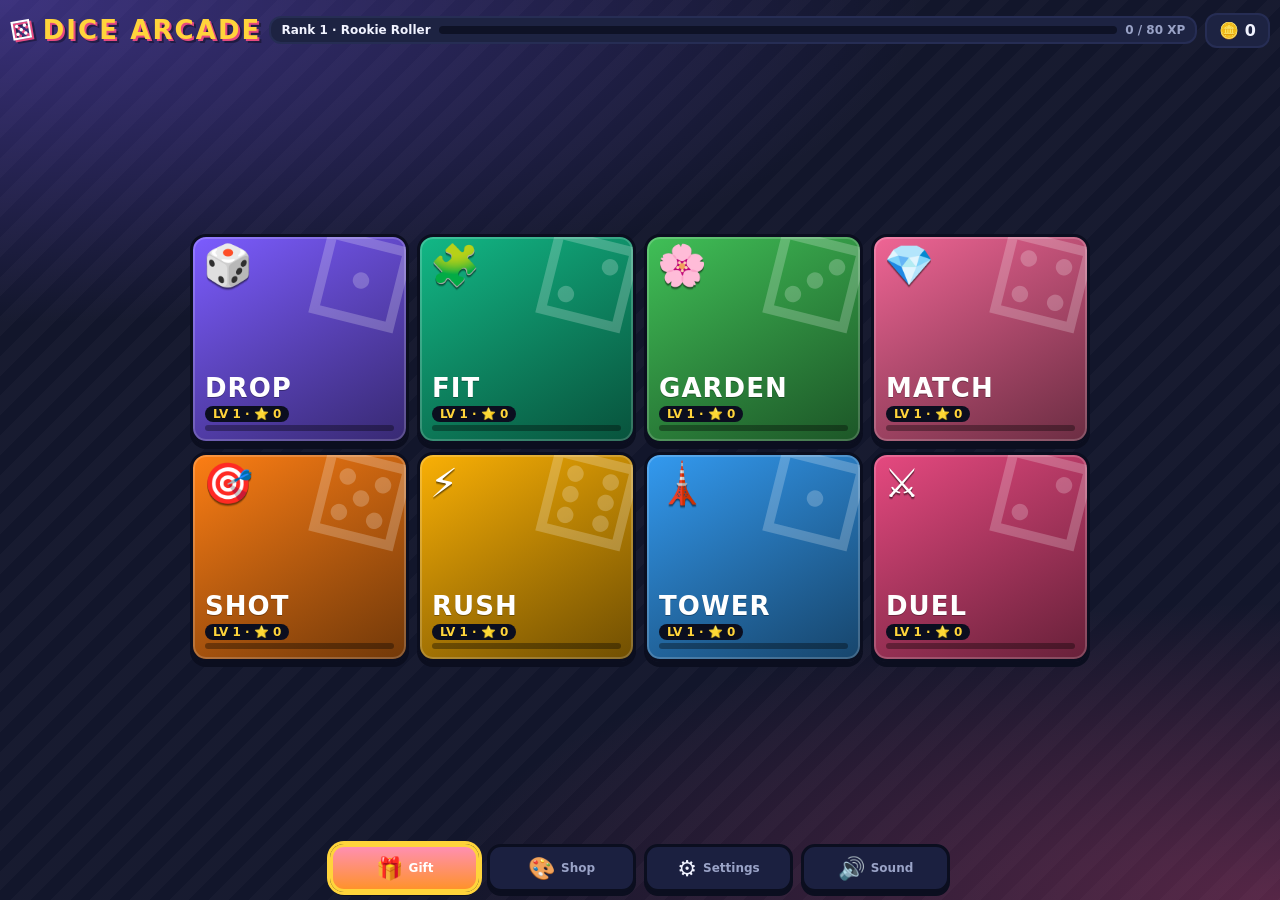
==== index.html @ a4dd8d11 "Intro: Hold button keeps the goal intro open until Start Co-Authored-By: Claude Sonnet 5.5 <noreply@" ====
<!doctype html>
<html lang="en">
<head>
<meta charset="utf-8">
<meta name="viewport" content="width=device-width,initial-scale=1,maximum-scale=1,user-scalable=no,viewport-fit=cover">
<meta name="theme-color" content="#12162b">
<meta name="mobile-web-app-capable" content="yes">
<meta name="apple-mobile-web-app-capable" content="yes">
<title>Dice Arcade</title>
<link rel="manifest" href="manifest.webmanifest">
<link rel="icon" href="icon.svg">
<style>
:root{--bg:#12162b;--card:#1d2342;--card2:#262d54;--text:#f1f3ff;--muted:#9aa3c7;--gold:#ffd43b;--good:#69db7c;--bad:#ff6b6b;--r:18px}
*{box-sizing:border-box;-webkit-tap-highlight-color:transparent}
html,body{margin:0;height:100%;background:var(--bg);color:var(--text);font-family:system-ui,-apple-system,"Segoe UI",Roboto,sans-serif;overflow:hidden;overscroll-behavior:none;user-select:none;-webkit-user-select:none}
#app{position:fixed;inset:0}
.screen{position:absolute;inset:0;overflow-y:auto;overflow-x:hidden;padding:max(12px,env(safe-area-inset-top)) max(14px,env(safe-area-inset-right)) max(14px,env(safe-area-inset-bottom)) max(14px,env(safe-area-inset-left));-webkit-overflow-scrolling:touch}
.hidden{display:none!important}
.wrap{max-width:1100px;margin:0 auto}
button{font:inherit;color:inherit;border:0;border-radius:14px;background:var(--card2);padding:12px 16px;min-height:48px;cursor:pointer;font-weight:700}
button:active{transform:scale(.97)}
button.pri{background:linear-gradient(#ffd43b,#fab005);color:#3a2a00}
button.ghost{background:transparent;border:2px solid var(--card2)}
.bar{height:12px;background:#0e1226;border-radius:99px;overflow:hidden}
.bar>i{display:block;height:100%;background:linear-gradient(90deg,#ffd43b,#ff922b);border-radius:99px;width:0;transition:width .5s}
.hdr{display:flex;align-items:center;gap:10px;margin-bottom:10px}
.hdr h2{margin:0;font-size:clamp(20px,4.5vw,28px);flex:1}
.how{background:var(--card);padding:10px 14px;border-radius:14px;color:var(--muted);font-size:14px;margin-bottom:10px;font-weight:500}
.tabs{display:flex;gap:8px;margin-bottom:12px}
.tabs button{flex:1;background:var(--card)}
.tabs button.on{background:var(--c,#7c5cff);color:#fff}
.lvgrid{display:grid;grid-template-columns:repeat(auto-fill,minmax(68px,1fr));gap:10px}
.lv{aspect-ratio:1;padding:4px;display:flex;flex-direction:column;align-items:center;justify-content:center;gap:2px;background:var(--card);position:relative;min-height:64px}
.lv b{font-size:20px}.lv small{font-size:10px;letter-spacing:-1px;min-height:13px;white-space:nowrap}
.lv.cur{outline:3px solid var(--gold)}.lv.lock{opacity:.4}.lv .ch{position:absolute;top:2px;right:4px;font-size:13px}
.note{color:var(--muted);font-size:14px;margin:8px 2px}
#play{display:flex;flex-direction:column;padding:max(6px,env(safe-area-inset-top)) max(8px,env(safe-area-inset-right)) max(6px,env(safe-area-inset-bottom)) max(8px,env(safe-area-inset-left));overflow:hidden;gap:6px}
#hud{display:flex;align-items:center;gap:8px}
#hud button{min-height:44px;width:46px;padding:0;flex:none}
.hmid{flex:1;min-width:0}
#hudTitle{font-size:13px;color:var(--muted);font-weight:800;white-space:nowrap;overflow:hidden;text-overflow:ellipsis}
.meter{position:relative;height:16px;background:#0e1226;border-radius:99px;margin-top:6px}
.meter>i{position:absolute;left:0;top:0;bottom:0;border-radius:99px;background:linear-gradient(90deg,#74c0fc,#69db7c);width:0}
.meter u{position:absolute;top:-5px;transform:translateX(-50%);font-size:18px;text-decoration:none;filter:grayscale(1) brightness(.6)}
.meter u.on{filter:none}
.tbar{height:5px;background:#0e1226;border-radius:99px;margin-top:5px;overflow:hidden}.tbar>i{display:block;height:100%;background:#ff922b;width:100%}
.hr{text-align:right;min-width:92px}
#hudScore{font-size:26px;font-weight:900;line-height:1;color:var(--gold)}
#hudLeft{font-size:13px;color:var(--muted);font-weight:800}
#stage{flex:1;min-height:0;position:relative;touch-action:none}
#cv{position:absolute;inset:0;width:100%;height:100%;touch-action:none;display:block}
#say{position:absolute;left:0;right:0;top:12%;text-align:center;font-size:clamp(24px,6vw,44px);font-weight:900;color:var(--gold);text-shadow:0 3px 0 rgba(0,0,0,.5);pointer-events:none;opacity:0}
#say.go{animation:pop 1.1s ease-out}
@keyframes pop{0%{opacity:0;transform:scale(.6)}15%{opacity:1;transform:scale(1.15)}70%{opacity:1}100%{opacity:0;transform:translateY(-30px)}}
#ctl{display:flex;gap:8px;justify-content:center}
#ctl button{flex:1;max-width:190px;min-height:56px;font-size:22px;background:var(--card2)}
#ctl.none{display:none}
#modal{position:fixed;inset:0;background:rgba(5,8,20,.78);display:flex;align-items:center;justify-content:center;padding:14px;z-index:20}
.dlg{background:var(--card);border-radius:24px;padding:20px;width:min(94vw,460px);max-height:92vh;overflow:auto;text-align:center}
.dlg h2{margin:0 0 6px;font-size:26px}
.dlg .big{font-size:40px;font-weight:900;color:var(--gold)}
.dlg .sub{color:var(--muted);font-size:14px;margin-bottom:8px;font-weight:600}
.stars{font-size:56px;letter-spacing:6px;margin:4px 0}
.stars span{display:inline-block;filter:grayscale(1) brightness(.5);transform:scale(.6);transition:all .35s cubic-bezier(.3,1.6,.5,1)}
.stars span.on{filter:none;transform:scale(1)}
.thr{display:flex;justify-content:center;gap:12px;font-size:13px;color:var(--muted);margin:6px 0 10px;font-weight:700;flex-wrap:wrap}
.rew{display:flex;gap:8px;justify-content:center;flex-wrap:wrap;margin:10px 0}
.pill{background:var(--card2);border-radius:999px;padding:8px 14px;font-weight:800}
.pill.gold{background:#5c4a00;color:var(--gold)}
.reveal{background:var(--card2);border-radius:16px;padding:10px;margin:8px 0;font-weight:700}
.reveal .em{font-size:44px}
.btns{display:flex;gap:8px;margin-top:12px;flex-wrap:wrap}.btns button{flex:1;min-width:110px}
.sgrid{display:grid;grid-template-columns:repeat(auto-fill,minmax(64px,1fr));gap:8px}
.stk{aspect-ratio:1;border-radius:14px;background:var(--card);display:flex;align-items:center;justify-content:center;font-size:34px}
.stk.no{opacity:.35;filter:grayscale(1)}
.skins{display:grid;grid-template-columns:repeat(auto-fill,minmax(150px,1fr));gap:10px;margin-bottom:14px}
.skin{background:var(--card);border-radius:16px;padding:10px;display:flex;flex-direction:column;gap:6px;align-items:center}
.skin.sel{outline:3px solid var(--gold)}
.skin .sw{display:flex;gap:3px}.skin .sw i{width:20px;height:20px;border-radius:6px;display:block}
.gdays{display:grid;grid-template-columns:repeat(7,1fr);gap:4px;margin:10px 0}
.gdays div{background:var(--card2);border-radius:10px;padding:6px 0;font-size:12px;font-weight:800}
.gdays div.on{background:var(--gold);color:#3a2a00}
h3{margin:14px 2px 8px}
@media (prefers-reduced-motion:reduce){#say.go{animation:none;opacity:1}}

.set{background:var(--card);border-radius:var(--r);padding:12px 14px;margin-bottom:12px}
.set h3{margin:0 0 8px;font-size:16px}
.srow{display:flex;align-items:center;justify-content:space-between;gap:10px;padding:8px 0;border-top:1px solid rgba(255,255,255,.06)}
.srow:first-of-type{border-top:0}
.srow label,.srow .lbl{font-weight:700;flex:1}.srow small{display:block;color:var(--muted);font-weight:500;font-size:12px}
.seg{display:flex;gap:6px;flex-wrap:wrap;justify-content:flex-end}
.seg button{min-height:40px;padding:6px 12px;background:var(--card2)}.seg button.on{background:var(--gold);color:#3a2a00}
.tg{min-width:76px;min-height:40px;padding:6px 12px}.tg.on{background:var(--good);color:#06310f}
input[type=range]{width:150px;accent-color:#ffd43b}
.set input[type=text],.set textarea{width:100%;background:#0e1226;color:var(--text);border:2px solid var(--card2);border-radius:12px;padding:10px;font:inherit}
.set textarea{min-height:70px;font-size:12px}
.reduce *{animation-duration:.01ms!important;transition-duration:.01ms!important}
body.lefty #ctl{flex-direction:row-reverse}
body.bigbtn #ctl button{min-height:76px;font-size:26px}
body.t-ocean{--bg:#0b2233;--card:#123a52;--card2:#1b5373}
body.t-candy{--bg:#2b1236;--card:#43204f;--card2:#5e2d6e}
body.t-forest{--bg:#0f2417;--card:#183a26;--card2:#255238}

/* ---- Arcade hub: one screen, no scrolling, flat colour blocks with a hard outline ---- */
.hub{position:absolute;inset:0;display:flex;flex-direction:column;gap:8px;padding:max(8px,env(safe-area-inset-top)) max(10px,env(safe-area-inset-right)) max(8px,env(safe-area-inset-bottom)) max(10px,env(safe-area-inset-left))}
.hubtop{display:flex;align-items:center;gap:8px;min-height:44px}
.brand{font-size:clamp(18px,4.6vw,26px);font-weight:900;white-space:nowrap}
.chip{background:var(--card);padding:6px 12px;border-radius:12px;font-weight:800;white-space:nowrap;border:2px solid var(--card2)}
.rankpill{flex:1;min-width:0;display:flex;align-items:center;gap:8px;background:var(--card);border:2px solid var(--card2);border-radius:12px;padding:5px 10px;font-size:12px;font-weight:800;color:var(--muted)}
.rankpill #rankName{color:var(--text);white-space:nowrap;overflow:hidden;text-overflow:ellipsis;max-width:46%}
.rbar{flex:1;height:8px;background:#0e1226;border-radius:9px;overflow:hidden;min-width:30px}.rbar i{display:block;height:100%;background:linear-gradient(90deg,#ffd43b,#ff922b);width:0;transition:width .5s}
.cards{flex:1;min-height:0;display:grid;gap:8px;grid-template-columns:repeat(2,1fr);grid-template-rows:repeat(4,1fr)}
.gcard{position:relative;display:flex;flex-direction:column;align-items:center;justify-content:center;gap:2px;padding:6px;min-height:0;border-radius:16px;background:var(--c,#7c5cff);color:#fff;border:3px solid rgba(0,0,0,.28);box-shadow:0 4px 0 rgba(0,0,0,.35);text-shadow:0 1px 0 rgba(0,0,0,.3)}
.gcard:active{transform:translateY(3px);box-shadow:0 1px 0 rgba(0,0,0,.35)}
.gcard .ic{font-size:clamp(30px,min(9vw,8vh),48px);line-height:1}
.gcard .nm{font-size:clamp(14px,3.6vw,19px);font-weight:900}
.gcard .st{font-size:12px;font-weight:800;background:rgba(0,0,0,.3);padding:1px 8px;border-radius:9px}
.sbar{width:70%;height:6px;background:rgba(0,0,0,.35);border-radius:6px;overflow:hidden}.sbar i{display:block;height:100%;background:#ffd43b}
.dock{display:flex;gap:8px}
.dock button{flex:1;min-height:48px;padding:4px;display:flex;align-items:center;justify-content:center;gap:6px;font-size:22px;border-radius:14px;border:2px solid var(--card2);background:var(--card);box-shadow:0 3px 0 rgba(0,0,0,.3)}
.dock small{font-size:12px;font-weight:800;color:var(--muted)}
#gift.rdy{background:linear-gradient(#ff8fb1,#ff922b);border-color:#ffd43b;color:#fff;animation:rdy 1.2s ease-in-out infinite}#gift.rdy small{color:#fff}
@keyframes rdy{50%{transform:scale(1.05)}}
@media (min-width:600px) and (orientation:portrait){.cards{grid-template-columns:repeat(4,1fr);grid-template-rows:repeat(2,1fr);max-height:62vh}.hub{max-width:900px;margin:0 auto;right:0;left:0}}
@media (orientation:landscape){.cards{grid-template-columns:repeat(4,1fr)}.dock{max-width:620px;width:100%;align-self:center}}
/* level select: compact, tiles stay small */
.hdr{gap:8px}.hdr h2{font-size:clamp(16px,4vw,22px);white-space:nowrap;flex:none}
.hdr .tabs{margin:0;flex:1;justify-content:center;max-width:320px}.tabs button{min-height:40px;padding:6px 10px;border-radius:12px}
#lvHelp{width:40px;min-height:40px;padding:0;border-radius:50%;font-size:18px;flex:none}
.lvgrid{grid-template-columns:repeat(auto-fill,minmax(54px,1fr));gap:8px}
.lv{min-height:54px;border-radius:12px;border:2px solid var(--card2);box-shadow:0 3px 0 rgba(0,0,0,.3)}
.lvfoot{position:sticky;bottom:0;display:flex;gap:8px;padding:8px 0;background:var(--bg);align-items:stretch;margin-top:8px}
.lvfoot .pri{flex:1;min-height:52px;font-size:18px}
.chal{display:flex;align-items:center;gap:6px;background:var(--card);border:2px solid var(--card2);border-radius:14px;padding:0 12px;font-weight:800;min-width:92px;justify-content:center}.chal.off{opacity:.45}
.chal input{width:20px;height:20px;accent-color:#ffd43b}
.note.leg{font-size:12px;text-align:center}
/* play screen, landscape: HUD in a left rail, controls in a right rail, board takes the full height */
@media (orientation:landscape) and (min-width:560px){
  #play{display:grid;grid-template-columns:minmax(110px,160px) 1fr minmax(84px,128px);grid-template-rows:1fr;gap:8px}
  #hud{grid-column:1;grid-row:1;flex-direction:column;align-items:stretch;justify-content:flex-start;gap:8px}
  #hud button{width:46px}
  .hmid{flex:none}.hr{text-align:left;min-width:0}
  #hudScore{font-size:30px}
  #stage{grid-column:2;grid-row:1}
  #ctl{grid-column:3;grid-row:1;flex-direction:column;justify-content:flex-end;align-items:stretch}
  #ctl button{max-width:none;flex:none;min-height:64px;font-size:20px}
  #ctl.none{display:none}
  body.lefty #hud{grid-column:3}body.lefty #ctl{grid-column:1}
  #hudTitle{white-space:normal;line-height:1.15}
}
/* keep tiles compact: cap their size and centre the grid instead of stretching it */
.rankpill #rankXp{white-space:nowrap}
.cards{align-content:center;justify-content:center}
.gcard{max-height:170px}
@media (max-width:520px){
  .hubtop{flex-wrap:wrap}.brand{flex:1}.rankpill{order:3;flex-basis:100%;padding:4px 10px}.rankpill #rankName{max-width:none}
  .cards{grid-template-rows:repeat(4,minmax(0,150px))}
}
@media (min-width:521px) and (orientation:portrait){.cards{grid-template-rows:repeat(2,minmax(0,200px));max-width:760px;margin:0 auto;width:100%}}
@media (orientation:landscape){
  .cards{grid-template-rows:repeat(2,minmax(0,210px));max-width:900px;margin:0 auto;width:100%}
  .gcard{max-height:210px}
}
@media (max-width:520px){.hdr{flex-wrap:wrap}.hdr h2{flex:1}.hdr .tabs{order:5;flex-basis:100%;max-width:none}}

/* urgency: calm -> orange (under 25%) -> red (last 10 s). Colour is paired with an icon change and a pulse. */
#stage::after{content:"";position:absolute;inset:0;pointer-events:none;border-radius:10px;opacity:0}
#play[data-urg="1"] .tbar i{background:#ff922b}
#play[data-urg="2"] .tbar i{background:#ff4d4d}
#play[data-urg="2"] #hudLeft{color:#ff6b6b}
#play[data-urg="1"] #stage::after{box-shadow:inset 0 0 0 3px rgba(255,146,43,.55);opacity:1}
#play[data-urg="2"] #stage::after{box-shadow:inset 0 0 0 4px rgba(255,77,77,.8);animation:urgp 1s ease-in-out infinite}
@keyframes urgp{50%{opacity:.25}}

/* album: missing stickers are grey silhouettes with a ?, new ones carry a gold dot */
.stk{position:relative;border:2px solid var(--card2)}
.stk.no{opacity:1;filter:none}.stk.no span{filter:brightness(0);opacity:.22}
.stk u{position:absolute;text-decoration:none;font-size:16px;font-weight:900;color:var(--muted);z-index:1}
.stk .nw{position:absolute;top:3px;right:3px;width:12px;height:12px;border-radius:50%;background:var(--gold);border:2px solid var(--bg)}
.dock button.dot{position:relative}.dock button.dot::after{content:"";position:absolute;top:4px;right:6px;width:12px;height:12px;border-radius:50%;background:var(--gold);border:2px solid var(--bg)}
.skin button.poor{background:var(--card2);color:var(--bad)}

.em.shake{display:inline-block;animation:shk .45s ease-in-out infinite}
@keyframes shk{25%{transform:rotate(-12deg)}75%{transform:rotate(12deg)}}

/* squish and bounce: buttons dip on press and spring back; the score bumps when it grows */
button{transition:transform .12s cubic-bezier(.3,1.6,.5,1),box-shadow .12s}
button:active{transform:scale(.95) translateY(2px)}
#hudScore{display:inline-block}
#hudScore.bump{animation:bump .16s ease-out}
@keyframes bump{50%{transform:scale(1.18)}}
.gcard,.lv{transition:transform .12s cubic-bezier(.3,1.6,.5,1),box-shadow .12s}

/* ---- v2.1: bold arcade start page, goal intro, score/goal HUD ---- */
#home{background:radial-gradient(120% 60% at 0% 0%,rgba(124,92,255,.38),transparent 60%),radial-gradient(110% 55% at 100% 100%,rgba(230,73,128,.32),transparent 60%),repeating-linear-gradient(135deg,rgba(255,255,255,.025) 0 14px,transparent 14px 28px),var(--bg)}
.brand{text-transform:uppercase;letter-spacing:.08em;font-weight:900;color:#ffd43b;text-shadow:2px 2px 0 #e64980,4px 4px 0 rgba(0,0,0,.35)}
.brand::before{content:"⚄";margin-right:8px;color:#fff;display:inline-block;transform:rotate(-10deg)}
.gcard{overflow:hidden;align-items:flex-start;justify-content:flex-end;gap:3px;padding:10px 12px;text-align:left;background:var(--c,#7c5cff);background:linear-gradient(150deg,var(--c,#7c5cff) 0%,color-mix(in srgb,var(--c,#7c5cff) 45%,#000) 100%);border:3px solid #0b0e1f;box-shadow:0 5px 0 #0b0e1f,inset 0 0 0 2px rgba(255,255,255,.18)}
.gcard .wm{position:absolute;right:-6px;top:-14px;font-size:clamp(70px,22vw,120px);line-height:1;color:rgba(255,255,255,.22);transform:rotate(14deg);pointer-events:none;text-shadow:none}
.gcard .ic{position:absolute;left:10px;top:8px;font-size:clamp(26px,min(8vw,7vh),40px);filter:drop-shadow(0 2px 0 rgba(0,0,0,.35))}
.gcard .nm{font-size:clamp(17px,5vw,26px);font-weight:900;text-transform:uppercase;letter-spacing:.04em;position:relative}
.gcard .st{background:#0b0e1f;color:#ffd43b;position:relative}
.gcard .sbar{width:100%;position:relative}
.gcard:active{transform:translateY(4px);box-shadow:0 1px 0 #0b0e1f,inset 0 0 0 2px rgba(255,255,255,.18)}
.dock button{background:#1b2040;border:3px solid #0b0e1f;box-shadow:0 4px 0 #0b0e1f}
#gift.rdy{animation:none;box-shadow:0 0 0 3px #ffd43b,0 4px 0 #0b0e1f}
#hudScore small{font-size:13px;font-weight:800;color:var(--muted);margin-left:4px}
#hudGoal{font-size:11px;color:#b8c0e8;font-weight:700;white-space:nowrap;overflow:hidden;text-overflow:ellipsis;margin-top:1px}
@media (orientation:landscape) and (max-height:620px){#hudGoal{white-space:normal;line-height:1.15}}
.intro{text-align:center}
.intro h2{margin:0 0 8px}
.ipanels{display:flex;align-items:stretch;justify-content:center;gap:4px}
.ip{flex:1;min-width:0;background:#1b2040;border:3px solid #0b0e1f;border-radius:12px;padding:8px 4px;display:flex;flex-direction:column;gap:6px;align-items:center;justify-content:center;animation:ipl 3s ease-in-out infinite}
.ip:nth-child(3){animation-delay:1s}.ip:nth-child(5){animation-delay:2s}
.ip b{font-size:clamp(20px,6vw,30px);line-height:1.1;white-space:nowrap}
.ip small{font-size:12px;font-weight:700;color:var(--muted);line-height:1.2}
.ia{align-self:center;color:var(--gold);font-size:14px}
@keyframes ipl{0%,100%{transform:scale(1);border-color:#0b0e1f}15%,30%{transform:scale(1.07);border-color:#ffd43b;background:#2a3060}45%{transform:scale(1)}}
.goalp{font-size:15px;margin:12px 0 8px}
.skipbar{height:6px;background:#0e1226;border-radius:9px;overflow:hidden}.skipbar i{display:block;height:100%;width:0;background:#ffd43b;animation:skipb linear forwards}
@keyframes skipb{to{width:100%}}
.taphint{font-size:12px;color:var(--muted);margin-top:6px;font-weight:700}
body.reduce .ip{animation:none}

</style>
</head>
<body>
<div id="app">
  <section id="home" class="screen"><div class="hub">
    <div class="hubtop"><div class="brand">🎲 Dice Arcade</div>
      <div class="rankpill" title="Rank"><span id="rankName"></span><span class="rbar"><i id="rankBar"></i></span><span id="rankXp"></span></div>
      <div class="chip" id="coins">🪙 0</div></div>
    <div class="cards" id="cards"></div>
    <div class="dock"><button id="gift" aria-label="Daily gift">🎁<small>Gift</small></button><button id="navAlbum" aria-label="Stickers and shop">🎨<small>Shop</small></button><button id="navSet" aria-label="Settings">⚙<small>Settings</small></button><button id="navSound" aria-label="Sound">🔊<small>Sound</small></button></div>
  </div></section>

  <section id="levels" class="screen hidden"><div class="wrap">
    <div class="hdr"><button id="lvBack" aria-label="Back">←</button><h2 id="lvTitle"></h2>
      <div class="tabs"><button id="tabLv" class="on">Levels</button><button id="tabTm">⏱ Timed</button></div>
      <button id="lvHelp" aria-label="How to play">?</button><div class="chip" id="lvCoins"></div></div>
    <div class="how hidden" id="lvHow"></div>
    <div id="lvBody"></div>
  </div></section>

  <section id="album" class="screen hidden"><div class="wrap">
    <div class="hdr"><button id="alBack">←</button><h2>Stickers &amp; Shop</h2><div class="chip" id="alCoins"></div></div>
    <h3>Dice skins</h3><div class="skins" id="skins"></div>
    <h3 id="stkTitle">Stickers</h3><div class="sgrid" id="stickers"></div>
    <p class="note">Win stickers from chests (every 5th level), rank-ups and the 7th day of your daily gift streak.</p>
    <p class="note">Backup, restore and reset are in ⚙ Settings.</p>
  </div></section>

  <section id="settings" class="screen hidden"><div class="wrap">
    <div class="hdr"><button id="stBack">←</button><h2>⚙ Settings</h2></div>
    <div id="stBody"></div>
  </div></section>

  <section id="play" class="screen hidden">
    <div id="hud">
      <button id="pause" aria-label="Pause">❚❚</button>
      <div class="hmid"><div id="hudTitle"></div><div id="hudGoal"></div><div class="meter" id="meter"></div><div class="tbar hidden" id="tbar"><i></i></div></div>
      <div class="hr"><div id="hudScore">0</div><div id="hudLeft"></div></div>
    </div>
    <div id="stage"><canvas id="cv"></canvas><div id="say"></div></div>
    <div id="ctl"></div>
  </section>
</div>
<div id="modal" class="hidden"></div>
<script>
/* ---- prog.js ---- */
'use strict';
/* Progression: levels, stars, coins, XP, ranks, chests, stickers, timed medals.
   Pure functions over a save object so they can be tested in Node. */
var Prog = (function () {
  var LEVELS = 50;               // 1-40 guided path, 41-50 Endless Ladder
  var GUIDED = 40;
  var STAR_GAP = 0.20;
  var MEDAL_MULT = [0.5, 1.0, 1.6];       // bronze, silver, gold as multiples of timedPar * timedSecs
  var MEDAL_COINS = [15, 30, 60];
  var STICKER_COUNT = 64;

  // Share of "par" a player must score for 1 star on a level. Rises every level: 0.25 -> 0.85
  function f1(l) {
    if (l <= GUIDED) return 0.25 + 0.60 * (l - 1) / (GUIDED - 1);
    return 0.85 + 0.25 * Math.log(1 + (l - GUIDED) / 8);          // Endless Ladder: slow, never a jump
  }
  // Difficulty index 0..1 (1 = Level 40 and beyond), pace pressure, target pass rate, mistake allowance
  function D(l) { return Math.pow((Math.min(l, GUIDED) - 1) / (GUIDED - 1), 0.85); }
  function rho(l) { return l <= GUIDED ? 0.55 + 0.55 * D(l) : Math.min(1.25, 1.10 + 0.05 * Math.log(1 + (l - GUIDED) / 10)); }
  function pTarget(l) { return 0.95 - 0.65 * Math.pow(D(l), 1.2) - (isBoss(l) ? 0.10 : 0); }
  function allowedMistakes(l) { return Math.round(5 - 3 * D(l)); }
  function isBoss(l) { return l % 10 === 0; }
  // Style 0..100 = accuracy, goal progress, streak. Stars never use it (they stay on the Base score).
  function styleOf(mistakes, allowed, goal, streakFrac) {
    var acc = Math.max(0, 1 - mistakes / Math.max(1, allowed));
    return Math.round(100 * (0.5 * acc + 0.3 * Math.max(0, Math.min(1, goal)) + 0.2 * Math.max(0, Math.min(1, streakFrac))));
  }
  function styleRank(s) { return s >= 90 ? 'S' : s >= 75 ? 'A' : s >= 55 ? 'B' : 'C'; }

  function thresholds(G, l) {
    if (G.thresholds) return G.thresholds(l);
    var base = G.par * G.budget(l), a = f1(l);
    return [a, a + STAR_GAP, a + 2 * STAR_GAP].map(function (f) { return Math.round(f * base); });
  }
  function starsFor(G, l, score, res) {
    if (G.stars) return G.stars(l, res || { score: score });
    var t = thresholds(G, l);
    return score >= t[2] ? 3 : score >= t[1] ? 2 : score >= t[0] ? 1 : 0;
  }
  function timedThr(G) {
    return MEDAL_MULT.map(function (m) { return Math.round(m * G.timedPar * G.timedSecs); });
  }
  function medalFor(G, score) {
    var t = timedThr(G);
    return score >= t[2] ? 3 : score >= t[1] ? 2 : score >= t[0] ? 1 : 0;
  }

  function newSave() {
    return { v: 1, coins: 0, xp: 0, stars: {}, best: {}, timed: {}, chests: {}, stickers: [], stamps: {}, bosses: {}, tokens: 0, seenStk: 0,
      skin: 0, skins: [0], gift: { last: '', streak: 0 }, sound: true, flowers: 0, plays: 0, seen: {} };
  }
  function rankOf(xp) {
    var r = 1, need = 80;
    while (xp >= need) { xp -= need; r++; need = 80 + 40 * (r - 1); }
    return { rank: r, into: xp, need: need };
  }
  function isUnlocked(save, g, l) { return l === 1 || ((save.stars[g] || {})[l - 1] || 0) >= 1; }
  function totalStars(save, g) {
    var s = save.stars[g] || {}, n = 0;
    for (var k in s) n += s[k];
    return n;
  }
  function coinsForStars(l, from, to) {
    var c = 0;
    for (var s = from + 1; s <= to; s++) c += s * (1 + Math.ceil(l / 4));
    return c;
  }
  function chestCoins(l) { return 25 + 2 * l; }

  function giveSticker(save, rng) {
    var have = {}, i, free = [];
    save.stickers.forEach(function (s) { have[s] = 1; });
    for (i = 0; i < STICKER_COUNT; i++) if (!have[i]) free.push(i);
    if (!free.length) return null;
    var id = free[Math.floor(rng() * free.length)];
    save.stickers.push(id);
    return id;
  }
  function addXp(save, amount, rng, res) {
    var before = rankOf(save.xp).rank;
    save.xp += amount;
    res.xp += amount;
    var after = rankOf(save.xp).rank;
    for (var r = before + 1; r <= after; r++) {
      var c = 15 * r, st = giveSticker(save, rng);
      save.coins += c;
      res.coins += c;
      res.rankCoins += c;
      res.ranks.push({ rank: r, coins: c, sticker: st });
    }
  }

  // Apply the result of a finished level. Mutates save, returns a summary for the result screen.
  function applyLevel(save, G, l, score, stars, rng, opts) {
    opts = opts || {};
    var g = G.id;
    var res = { coins: 0, rankCoins: 0, xp: 0, stars: stars, oldStars: 0, chest: null, ranks: [], unlocked: null, newBest: false, stamp: 0, token: 0, tokenLost: 0, boss: null, challenge: !!opts.challenge, style: opts.style || 0 };
    var st = save.stars[g] = save.stars[g] || {};
    var old = st[l] || 0;
    res.oldStars = old;
    save.plays++;
    if (stars > old) {
      var sc = coinsForStars(l, old, stars);
      res.coins += sc; st[l] = stars;
      if (opts.challenge && stars === 3) { res.coins += sc; }                // Star Challenge: double star coins, first time only
    }
    else if (stars >= 1) res.coins += 1;
    var bk = g + ':' + l;
    if (score > (save.best[bk] || 0)) { save.best[bk] = score; res.newBest = true; }
    if (stars >= 1 && l < LEVELS && old < 1) res.unlocked = l + 1;
    if (stars >= 1 && l % 5 === 0 && !save.chests[bk]) {
      save.chests[bk] = 1;
      var cc = chestCoins(l);
      res.chest = { coins: cc, sticker: giveSticker(save, rng) };
      res.coins += cc;
      save.tokens = (save.tokens || 0) + 1; res.token += 1;                  // Courage Tokens come from chests only
    }
    if (stars >= 1 && isBoss(l) && !(save.bosses = save.bosses || {})[bk]) {
      save.bosses[bk] = 1; res.boss = { sticker: giveSticker(save, rng) };   // boss badge + sticker, first win only
    }
    var stampMap = save.stamps = save.stamps || {};
    if (opts.perfect && stars === 3 && !(stampMap[g] = stampMap[g] || {})[l]) {
      stampMap[g][l] = 1; res.stamp = 10 + Math.floor(l / 2); res.coins += res.stamp;   // Gold Stamp, first time only
    }
    if (opts.challenge) {
      if (stars === 3) { save.tokens = (save.tokens || 0) + 1; res.token += 1; } else res.tokenLost = 1;
    }
    save.coins += res.coins;
    var xp = stars >= 1 ? 8 + 12 * stars + Math.floor(score / 60) : Math.round(0.25 * (20 + Math.floor(score / 60)));   // a failed run still pays 25%
    if (stars >= 1 && opts.style >= 90) xp = Math.round(xp * 1.2);
    addXp(save, xp, rng, res);
    return res;
  }

  function applyTimed(save, G, score, rng) {
    var g = G.id;
    var res = { coins: 0, rankCoins: 0, xp: 0, medal: medalFor(G, score), oldMedal: 0, best: 0, newBest: false, ranks: [] };
    var t = save.timed[g] = save.timed[g] || { medal: 0, best: 0 };
    res.oldMedal = t.medal;
    save.plays++;
    for (var m = t.medal + 1; m <= res.medal; m++) res.coins += MEDAL_COINS[m - 1];
    if (res.medal > t.medal) t.medal = res.medal;
    if (score > t.best) { t.best = score; res.newBest = true; res.coins += 5; }
    else if (res.medal >= 1) res.coins += 2;
    res.best = t.best;
    save.coins += res.coins;
    addXp(save, 5 + Math.floor(score / 60) + 6 * res.medal, rng, res);
    return res;
  }

  // Daily gift. today = 'YYYY-MM-DD'. Streak 1..7 then repeats.
  function dayDiff(a, b) { return Math.round((Date.parse(b + 'T00:00:00Z') - Date.parse(a + 'T00:00:00Z')) / 864e5); }
  function giftReady(save, today) { return save.gift.last !== today; }
  function claimGift(save, today, rng) {
    if (!giftReady(save, today)) return null;
    var streak = (save.gift.last && dayDiff(save.gift.last, today) === 1) ? save.gift.streak + 1 : 1;
    if (streak > 7) streak = 1;
    save.gift.last = today;
    save.gift.streak = streak;
    var coins = 20 * streak, st = streak === 7 ? giveSticker(save, rng) : null;
    save.coins += coins;
    return { coins: coins, streak: streak, sticker: st };
  }

  return { LEVELS: LEVELS, STAR_GAP: STAR_GAP, MEDAL_MULT: MEDAL_MULT, MEDAL_COINS: MEDAL_COINS, STICKER_COUNT: STICKER_COUNT,
    f1: f1, D: D, rho: rho, pTarget: pTarget, allowedMistakes: allowedMistakes, isBoss: isBoss, styleOf: styleOf, styleRank: styleRank, GUIDED: GUIDED, thresholds: thresholds, starsFor: starsFor, timedThr: timedThr, medalFor: medalFor,
    newSave: newSave, rankOf: rankOf, isUnlocked: isUnlocked, totalStars: totalStars,
    coinsForStars: coinsForStars, chestCoins: chestCoins, applyLevel: applyLevel, applyTimed: applyTimed,
    giftReady: giftReady, claimGift: claimGift };
})();
if (typeof module !== 'undefined') module.exports = Prog;

/* ---- common.js ---- */
'use strict';
/* Shared helpers: RNG, dice drawing, skins, and the Run engine (works headless for bot tests). */
var Games = {};

function mulberry(a) {
  return function () {
    a |= 0; a = a + 0x6D2B79F5 | 0;
    var t = Math.imul(a ^ a >>> 15, 1 | a);
    t = t + Math.imul(t ^ t >>> 7, 61 | t) ^ t;
    return ((t ^ t >>> 14) >>> 0) / 4294967296;
  };
}
/* Bot pacing so test bots play at a human speed (think = seconds per decision). */
function botReady(g, dt) { g.botWait = (g.botWait || 0) - dt; return g.botWait <= 0; }
function botDone(g) { var t = g.env.skill.think || 0; g.botWait = t * (0.7 + g.env.rnd() * 0.6); }
/* Seconds a level clock allows per move: generous early, tighter later (never below 3.6 s). */
function perMoveSecs(l) { return l <= 40 ? 8 - 0.1 * l : Math.max(3.6, 4 - 0.04 * (l - 40)); }
function clamp(v, a, b) { return v < a ? a : v > b ? b : v; }
function rr(c, x, y, w, h, r) {
  c.beginPath(); c.moveTo(x + r, y);
  c.arcTo(x + w, y, x + w, y + h, r); c.arcTo(x + w, y + h, x, y + h, r);
  c.arcTo(x, y + h, x, y, r); c.arcTo(x, y, x + w, y, r); c.closePath();
}
function shade(hex, k) {
  var n = parseInt(hex.slice(1), 16), r = n >> 16, g = n >> 8 & 255, b = n & 255;
  r = clamp(Math.round(r * k), 0, 255); g = clamp(Math.round(g * k), 0, 255); b = clamp(Math.round(b * k), 0, 255);
  return 'rgb(' + r + ',' + g + ',' + b + ')';
}

var SKINS = [
  { name: 'Classic', price: 0,    faces: ['#ff8787', '#ffc078', '#ffe066', '#8ce99a', '#74c0fc', '#d0bfff'], pip: '#2b2b44', bg: '#1f2a44' },
  { name: 'Candy',   price: 150,  faces: ['#ff99c8', '#fcf6bd', '#d0f4de', '#a9def9', '#e4c1f9', '#ffb88c'], pip: '#4a2c4f', bg: '#3b2a4f' },
  { name: 'Sunset',  price: 300,  faces: ['#ff595e', '#ff924c', '#ffca3a', '#8ac926', '#1982c4', '#6a4c93'], pip: '#ffffff', bg: '#2b1d3a' },
  { name: 'Ocean',   price: 500,  faces: ['#ef476f', '#ffd166', '#06d6a0', '#118ab2', '#9bf6ff', '#c8b6ff'], pip: '#073b4c', bg: '#073b4c' },
  { name: 'Forest',  price: 800,  faces: ['#e07a5f', '#f2cc8f', '#81b29a', '#a7c957', '#6a994e', '#bc6c25'], pip: '#1b2a1b', bg: '#233a2a' },
  { name: 'Neon',    price: 1200, faces: ['#ff2e63', '#ff9f1c', '#f9f871', '#08fdd8', '#3a86ff', '#c77dff'], pip: '#101020', bg: '#10101c' },
  { name: 'Gold',    price: 1800, faces: ['#ffd700', '#ffb703', '#fb8500', '#f4a261', '#e9c46a', '#ffe8a3'], pip: '#4a3000', bg: '#3a2a10' },
  { name: 'Galaxy',  price: 2400, faces: ['#7b2cbf', '#3c096c', '#5a189a', '#9d4edd', '#c77dff', '#e0aaff'], pip: '#ffffff', bg: '#10002b' }
];
var Skin = { i: 0, cur: SKINS[0] };
function setSkin(i) { Skin.i = i; Skin.cur = SKINS[i] || SKINS[0]; }

var PIPS = [[], [4], [0, 8], [0, 4, 8], [0, 2, 6, 8], [0, 2, 4, 6, 8], [0, 2, 3, 5, 6, 8]];
function drawDie(c, x, y, s, v, o) {
  o = o || {};
  var sk = Skin.cur, col = o.color || sk.faces[(v - 1 + 6) % 6];
  var p = s * 0.05, w = s - 2 * p, r = s * 0.2;
  c.save();
  if (o.alpha != null) c.globalAlpha = o.alpha;
  if (o.scale && o.scale !== 1) { c.translate(x + s / 2, y + s / 2); c.scale(o.scale, o.scale); c.translate(-s / 2, -s / 2); x = 0; y = 0; }
  rr(c, x + p, y + p + s * 0.03, w, w, r); c.fillStyle = shade(col, 0.72); c.fill();
  rr(c, x + p, y + p, w, w * 0.96, r); c.fillStyle = col; c.fill();
  if (o.stroke) { c.lineWidth = Math.max(2, s * 0.07); c.strokeStyle = o.stroke; c.stroke(); }
  c.fillStyle = o.pip || sk.pip;
  var pr = s * 0.075, g = w / 3.6, ox = x + p + w / 2 - g, oy = y + p + w * 0.48 - g;
  var ids = PIPS[v] || [];
  for (var i = 0; i < ids.length; i++) {
    var k = ids[i];
    c.beginPath(); c.arc(ox + (k % 3) * g, oy + Math.floor(k / 3) * g, pr, 0, 6.2832); c.fill();
  }
  c.restore();
}
function text(c, str, x, y, size, color, align, weight) {
  c.font = (weight || '700') + ' ' + size + 'px system-ui,-apple-system,Segoe UI,Roboto,sans-serif';
  c.textAlign = align || 'center'; c.textBaseline = 'middle'; c.fillStyle = color || '#fff';
  c.fillText(str, x, y);
}
function boardBg(c, x, y, w, h) {
  rr(c, x - 6, y - 6, w + 12, h + 12, 14); c.fillStyle = 'rgba(0,0,0,0.28)'; c.fill();
  rr(c, x, y, w, h, 10); c.fillStyle = Skin.cur.bg; c.fill();
}

/* Run: one play session of one game (level or timed). Works headless (ui = null). */
function Run(G, level, timed, seed, ui, skill) {
  this.G = G; this.level = level; this.timed = !!timed; this.ui = ui || null;
  this.rnd = mulberry(seed || 1);
  this.skill = skill || { eps: 0, tempo: 0.15, noise: 1 };
  this.score = 0; this.t = 0; this.over = false; this.result = null;
  this.mistakes = 0; this.acts = 0; this.run = 0; this.bestRun = 0; this.helper = false;
  this.W = 360; this.H = 560;
  this.budget = this.timed ? Infinity : G.budget(level);
  this.left = this.budget;
  this.clockMax = this.timed ? G.timedSecs : (G.levelTime ? G.levelTime(level) : null);   // every level has a clock when the game defines levelTime
  this.timeLeft = this.clockMax;
  this.thr = this.timed ? Prog.timedThr(G) : Prog.thresholds(G, level);
  this.game = G.create(this);
  this.game.resize(this.W, this.H);
}
Run.prototype.resize = function (w, h) { this.W = w; this.H = h; this.game.resize(w, h); };
Run.prototype.addScore = function (n, x, y, color) {
  n = Math.round(n); if (n <= 0) return;
  this.score += n; this.acts++; if (++this.run > this.bestRun) this.bestRun = this.run;
  if (this.ui) this.ui.fx(x, y, '+' + n, color);
};
Run.prototype.mistake = function (n) { this.mistakes += (n || 1); this.run = 0; this.acts++; };
Run.prototype.setLeft = function (n) { this.left = n; };
Run.prototype.sfx = function (k) { if (this.ui) this.ui.sfx(k); };
Run.prototype.burst = function (x, y, color, n) { if (this.ui) this.ui.burst(x, y, color, n); };
Run.prototype.say = function (s) { if (this.ui) this.ui.say(s); };
Run.prototype.finish = function (info) {
  if (this.over) return;
  this.over = true;
  info = info || {}; info.score = this.score;
  var stars = this.timed ? Prog.medalFor(this.G, this.score) : Prog.starsFor(this.G, this.level, this.score, info);
  var allowed = Prog.allowedMistakes(this.level), goal = this.thr && this.thr[2] ? this.score / this.thr[2] : 0;
  if (this.G.stars && !this.timed) goal = stars / 3;
  var style = Prog.styleOf(this.mistakes, allowed, goal, this.bestRun / Math.max(1, this.acts));
  this.result = { score: this.score, stars: stars, info: info, mistakes: this.mistakes, style: style,
    perfect: !this.timed && stars === 3 && this.mistakes === 0 && style >= 90 && !this.helper };
};
Run.prototype.step = function (dt) {
  if (this.over) return;
  this.t += dt;
  this.game.update(dt);
  if (this.timeLeft != null && !this.over) {
    this.timeLeft -= dt;
    if (this.timeLeft <= 0) { this.timeLeft = 0; this.finish({ timeUp: true }); }
  }
};
Run.prototype.draw = function (c) { this.game.draw(c); };

/* Headless simulation used by the audit tests. */
function simulate(G, level, timed, seed, skill, maxSecs) {
  var run = new Run(G, level, timed, seed, null, skill);
  var dt = 1 / 30, cap = (maxSecs || 900) / dt, n = 0;
  while (!run.over && n++ < cap) {
    if (run.game.bot) run.game.bot(dt);
    run.step(dt);
  }
  if (!run.over) run.finish({ capped: true });
  return run.result;
}
if (typeof module !== 'undefined') module.exports = { Games: Games, Run: Run, simulate: simulate, mulberry: mulberry };

/* ---- games/drop.js ---- */
'use strict';
/* Dice Drop: falling joined dice. 3+ touching dice with the same face vanish; chains multiply. */
(function () {
  var COLS = 6, ROWS = 11;
  var SHAPES = [[[0, 0], [1, 0]], [[0, 0], [1, 0], [2, 0]], [[0, 0], [1, 0], [0, 1]]];

  function rot(cells) {
    var r = cells.map(function (c) { return [-c[1], c[0], c[2]]; });
    var mx = Math.min.apply(null, r.map(function (c) { return c[0]; }));
    var my = Math.min.apply(null, r.map(function (c) { return c[1]; }));
    return r.map(function (c) { return [c[0] - mx, c[1] - my, c[2]]; });
  }
  function width(cells) { return Math.max.apply(null, cells.map(function (c) { return c[0]; })) + 1; }

  function groups(g) {
    var seen = [], out = [], r, c;
    for (r = 0; r < ROWS; r++) seen.push(new Array(COLS).fill(false));
    for (r = 0; r < ROWS; r++) for (c = 0; c < COLS; c++) {
      if (!g[r][c] || seen[r][c]) continue;
      var v = g[r][c], st = [[r, c]], grp = [];
      seen[r][c] = true;
      while (st.length) {
        var p = st.pop(); grp.push(p);
        [[1, 0], [-1, 0], [0, 1], [0, -1]].forEach(function (d) {
          var rr_ = p[0] + d[0], cc = p[1] + d[1];
          if (rr_ >= 0 && rr_ < ROWS && cc >= 0 && cc < COLS && !seen[rr_][cc] && g[rr_][cc] === v) { seen[rr_][cc] = true; st.push([rr_, cc]); }
        });
      }
      if (grp.length >= 3) out.push(grp);
    }
    return out;
  }
  function gravity(g) {
    for (var c = 0; c < COLS; c++) {
      var w = ROWS - 1;
      for (var r = ROWS - 1; r >= 0; r--) if (g[r][c]) { var v = g[r][c]; g[r][c] = 0; g[w][c] = v; w--; }
    }
  }
  function copy(g) { return g.map(function (r) { return r.slice(); }); }
  function groupPts(n, chain) { return (n * 10 + (n - 3) * 10) * chain; }
  function chainSim(g) {
    var total = 0, chain = 0, gs;
    while ((gs = groups(g)).length) {
      chain++;
      gs.forEach(function (grp) { total += groupPts(grp.length, chain); grp.forEach(function (p) { g[p[0]][p[1]] = 0; }); });
      gravity(g);
    }
    return total;
  }

  function Drop(env) {
    var l = env.level, T = env.timed;
    this.env = env;
    this.g = []; for (var r = 0; r < ROWS; r++) this.g.push(new Array(COLS).fill(0));
    this.V = T ? 4 : Math.min(6, 3 + Math.floor((l - 1) / 6));
    this.base0 = T ? 0.8 : Math.max(0.34, 0.92 - 0.015 * l);
    this.base = this.base0;
    this.interval = this.base; this.timer = 0;
    this.pieces = T ? Infinity : env.budget;
    this.state = 'fall'; this.clr = null; this.chain = 0; this.hint = null; this.hintT = 0; this.botT = 0; this.plan = null;
    this.prefill(T ? 0 : Math.min(4, Math.floor(l / 8)));
    this.next = this.makePiece();
    this.spawn();
  }
  Drop.prototype.rand = function (n) { return Math.floor(this.env.rnd() * n); };
  Drop.prototype.prefill = function (rows) {
    var g = this.g, r, c, tries = 0;
    for (r = ROWS - rows; r < ROWS; r++) for (c = 0; c < COLS; c++) if (this.env.rnd() < 0.7) g[r][c] = 1 + this.rand(this.V);
    gravity(g);
    var gs;
    while ((gs = groups(g)).length && tries++ < 50) gs.forEach(function (grp) { grp.forEach(function (p) { g[p[0]][p[1]] = 1 + this.rand(this.V); }, this); }, this);
    gs = groups(g);
    gs.forEach(function (grp) { grp.forEach(function (p) { g[p[0]][p[1]] = 0; }); });
    gravity(g);
  };
  Drop.prototype.makePiece = function () {
    var l = this.env.level, p3 = this.env.timed ? 0.3 : l < 8 ? 0 : l < 20 ? 0.25 : 0.4;
    var sh = this.env.rnd() < p3 ? SHAPES[1 + this.rand(2)] : SHAPES[0];
    var cells = sh.map(function (c) { return [c[0], c[1], 1 + this.rand(this.V)]; }, this);
    for (var i = this.rand(4); i > 0; i--) cells = rot(cells);
    return cells;
  };
  Drop.prototype.collide = function (cells, x, y) {
    for (var i = 0; i < cells.length; i++) {
      var cx = x + cells[i][0], cy = y + cells[i][1];
      if (cx < 0 || cx >= COLS || cy >= ROWS) return true;
      if (cy >= 0 && this.g[cy][cx]) return true;
    }
    return false;
  };
  Drop.prototype.spawn = function () {
    if (!this.env.timed && this.pieces <= 0) { this.env.finish({ done: true }); return; }
    this.cur = { cells: this.next, x: Math.floor((COLS - width(this.next)) / 2), y: 0 };
    this.next = this.makePiece();
    this.pieces--;
    this.env.setLeft(Math.max(0, this.pieces));
    this.state = 'fall'; this.timer = 0; this.plan = null;
    if (this.collide(this.cur.cells, this.cur.x, 0)) { this.env.finish({ overflow: true }); }
  };
  Drop.prototype.move = function (d) { if (this.state === 'fall' && !this.collide(this.cur.cells, this.cur.x + d, this.cur.y)) this.cur.x += d; };
  Drop.prototype.rotate = function () {
    if (this.state !== 'fall') return;
    var rc = rot(this.cur.cells), ks = [0, -1, 1, -2, 2];
    for (var i = 0; i < ks.length; i++) if (!this.collide(rc, this.cur.x + ks[i], this.cur.y)) { this.cur.cells = rc; this.cur.x += ks[i]; this.env.sfx('tick'); return; }
  };
  Drop.prototype.land = function (cells, x) {
    var y = 0; while (!this.collide(cells, x, y + 1)) y++; return y;
  };
  Drop.prototype.hard = function () { if (this.state !== 'fall') return; this.cur.y = this.land(this.cur.cells, this.cur.x); this.lock(); };
  Drop.prototype.lock = function () {
    var c = this.cur;
    for (var i = 0; i < c.cells.length; i++) {
      var y = c.y + c.cells[i][1];
      if (y < 0) { this.env.finish({ overflow: true }); return; }
      this.g[y][c.x + c.cells[i][0]] = c.cells[i][2];
    }
    this.env.sfx('thud');
    gravity(this.g);
    this.chain = 0; this.cur = null; this.resolve();
  };
  Drop.prototype.resolve = function () {
    var gs = groups(this.g);
    if (!gs.length) {
      this.chain = 0;
      var hh = 0; for (var cc = 0; cc < COLS; cc++) { var rr0 = 0; while (rr0 < ROWS && !this.g[rr0][cc]) rr0++; hh = Math.max(hh, ROWS - rr0); }
      if (hh >= ROWS - 3) { if (!this.hot) { this.hot = true; this.env.mistake(); } } else if (hh < ROWS - 4) this.hot = false;   // stack got dangerously high
      this.spawn(); return;
    }
    this.chain++;
    var cells = [], self = this;
    gs.forEach(function (grp) {
      var pts = groupPts(grp.length, self.chain), sx = 0, sy = 0;
      grp.forEach(function (p) { cells.push(p); sx += p[1]; sy += p[0]; });
      self.env.addScore(pts, self.ox + (sx / grp.length + 0.5) * self.cell, self.oy + (sy / grp.length + 0.5) * self.cell, self.chain > 1 ? '#ffd43b' : '#fff');
    });
    this.env.sfx(this.chain > 1 ? 'combo' : 'pop');
    if (this.chain > 1) this.env.say('Chain x' + this.chain + '!');
    this.clr = { cells: cells, t: 0.28 }; this.state = 'clear';
  };
  Drop.prototype.update = function (dt) {
    this.hintT -= dt;
    if (this.env.timed) this.base = Math.max(0.16, 0.8 - this.env.t * 0.0075);
    else this.base = Math.max(0.26, this.base0 * (1 - 0.25 * (1 - Math.max(0, this.pieces) / this.env.budget)));   // speeds up inside the level
    if (this.state === 'clear') {
      this.clr.t -= dt;
      if (this.clr.t <= 0) {
        var self = this;
        this.clr.cells.forEach(function (p) { self.env.burst(self.ox + (p[1] + 0.5) * self.cell, self.oy + (p[0] + 0.5) * self.cell, Skin.cur.faces[(self.g[p[0]][p[1]] - 1 + 6) % 6], 5); self.g[p[0]][p[1]] = 0; });
        gravity(this.g); this.clr = null; this.resolve();
      }
      return;
    }
    if (this.state !== 'fall' || !this.cur) return;
    this.timer += dt;
    while (this.timer >= this.base && this.state === 'fall' && this.cur) {
      this.timer -= this.base;
      if (!this.collide(this.cur.cells, this.cur.x, this.cur.y + 1)) this.cur.y++; else { this.lock(); break; }
    }
  };
  /* Score every (rotation, column) by simulating the drop; used for hints and the bot. */
  Drop.prototype.bestPlan = function (randomPick) {
    if (!this.cur) return null;
    var opts = [], cells = this.cur.cells, seen = {};
    for (var ri = 0; ri < 4; ri++, cells = rot(cells)) {
      var key = JSON.stringify(cells.map(function (c) { return [c[0], c[1]]; }).sort());
      var w = width(cells);
      for (var x = 0; x <= COLS - w; x++) {
        if (this.collide(cells, x, 0)) continue;
        var y = this.land(cells, x), g = copy(this.g), i;
        for (i = 0; i < cells.length; i++) if (y + cells[i][1] >= 0) g[y + cells[i][1]][x + cells[i][0]] = cells[i][2];
        gravity(g);
        var pts = chainSim(g), h = 0, holes = 0, adj = 0, c, r;
        for (c = 0; c < COLS; c++) { var top = -1; for (r = 0; r < ROWS; r++) if (g[r][c]) { if (top < 0) top = r; } else if (top >= 0) holes++; if (top >= 0) h = Math.max(h, ROWS - top); }
        for (i = 0; i < cells.length; i++) { var px = x + cells[i][0], py = y + cells[i][1]; [[1, 0], [-1, 0], [0, 1]].forEach(function (d) { var a = py + d[0], b = px + d[1]; if (a >= 0 && a < ROWS && b >= 0 && b < COLS && g[a][b] === cells[i][2]) adj++; }); }
        opts.push({ cells: cells, x: x, y: y, val: pts * 3 + adj * 4 - h * 2 - holes * 3 + (ri === 0 ? 0.01 : 0) });
      }
    }
    if (!opts.length) return null;
    opts.sort(function (a, b) { return b.val - a.val; });
    return randomPick ? opts[Math.min(opts.length - 1, Math.floor(this.env.rnd() * Math.min(opts.length, 5)))] : opts[0];
  };
  Drop.prototype.showHint = function () { this.hint = this.bestPlan(false); this.hintT = 4; };
  Drop.prototype.bot = function (dt) {
    if (this.state !== 'fall' || !this.cur) return;
    var sk = this.env.skill;
    if (!this.plan) { this.plan = this.bestPlan(this.env.rnd() < sk.eps) || { cells: this.cur.cells, x: this.cur.x }; this.botT = -(sk.think || 0) * 0.5; }
    this.botT += dt;
    if (this.botT < sk.tempo) return;
    this.botT = 0;
    var p = this.plan, cur = this.cur;
    if (JSON.stringify(cur.cells) !== JSON.stringify(p.cells)) {
      var before = cur.cells; this.rotate();
      if (cur.cells === before) this.plan = { cells: cur.cells, x: p.x };
    } else if (cur.x < p.x) this.move(1);
    else if (cur.x > p.x) this.move(-1);
    else this.hard();
  };

  Drop.prototype.resize = function (W, H) {
    this.W = W; this.H = H;
    this.cell = Math.max(8, Math.floor(Math.min(W * 0.96 / COLS, (H - 6) / (ROWS + 1.35))));
    this.ox = Math.floor((W - this.cell * COLS) / 2);
    this.strip = this.cell * 1.35;
    this.oy = Math.floor(Math.max(0, (H - this.strip - this.cell * ROWS) / 2) + this.strip);
  };
  Drop.prototype.draw = function (c) {
    var s = this.cell, ox = this.ox, oy = this.oy, i, r, cc;
    boardBg(c, ox, oy, s * COLS, s * ROWS);
    c.strokeStyle = 'rgba(255,255,255,0.05)'; c.lineWidth = 1;
    for (i = 1; i < COLS; i++) { c.beginPath(); c.moveTo(ox + i * s, oy); c.lineTo(ox + i * s, oy + ROWS * s); c.stroke(); }
    var clr = {};
    if (this.clr) this.clr.cells.forEach(function (p) { clr[p[0] * 10 + p[1]] = 1; });
    for (r = 0; r < ROWS; r++) for (cc = 0; cc < COLS; cc++) if (this.g[r][cc]) {
      var f = clr[r * 10 + cc], blink = f && Math.floor(this.env.t * 20) % 2;
      drawDie(c, ox + cc * s, oy + r * s, s, this.g[r][cc], { alpha: f ? (blink ? 0.4 : 1) : 1, scale: f ? 1.1 : 1, stroke: f ? '#fff' : null });
    }
    var dl = oy + (ROWS - 8) * s;    // danger line: the stack is one piece away from trouble (3 rows from the top)
    c.save(); c.setLineDash([6, 6]); c.strokeStyle = this.hot ? 'rgba(255,107,107,' + (0.6 + 0.4 * Math.sin(this.env.t * 8)) + ')' : 'rgba(255,255,255,0.14)'; c.lineWidth = 2;
    c.beginPath(); c.moveTo(ox, dl); c.lineTo(ox + COLS * s, dl); c.stroke(); c.restore();
    var cur = this.cur;
    if (cur && this.state === 'fall') {
      for (i = 0; i < cur.cells.length; i++) drawDie(c, ox + (cur.x + cur.cells[i][0]) * s, oy + (cur.y + cur.cells[i][1]) * s, s, cur.cells[i][2], { stroke: '#fff' });
    }
    if (this.hint && this.hintT > 0) {
      var h = this.hint;
      for (i = 0; i < h.cells.length; i++) drawDie(c, ox + (h.x + h.cells[i][0]) * s, oy + (h.y + h.cells[i][1]) * s, s, h.cells[i][2], { alpha: 0.5 + 0.3 * Math.sin(this.env.t * 8), stroke: '#ffd43b' });
    }
    text(c, 'NEXT', ox + 4, oy - this.strip * 0.5, s * 0.34, '#aab', 'left');
    for (i = 0; i < this.next.length; i++) drawDie(c, ox + s * 1.5 + this.next[i][0] * s * 0.7, oy - this.strip + this.next[i][1] * s * 0.7 + s * 0.1, s * 0.7, this.next[i][2]);
  };
  Drop.prototype.pd = function (x, y) { this.sx = this.lx = x; this.sy = y; this.acc = 0; this.moved = false; this.dropped = false; this.st = this.env.t; };
  Drop.prototype.pm = function (x, y) {
    if (this.sx == null || this.dropped) return;
    this.acc += x - this.lx; this.lx = x;
    var step = this.cell * 0.9;
    while (Math.abs(this.acc) >= step) { var d = this.acc > 0 ? 1 : -1; this.move(d); this.acc -= d * step; this.moved = true; }
    if (y - this.sy > this.cell * 2.2) { this.dropped = true; this.hard(); }
  };
  Drop.prototype.pu = function (x, y) {
    if (!this.moved && !this.dropped && Math.abs(x - this.sx) < 12 && Math.abs(y - this.sy) < 12) this.rotate();
    this.sx = null;
  };
  Drop.prototype.btn = function (k) { if (k === 'l') this.move(-1); else if (k === 'r') this.move(1); else if (k === 'rot') this.rotate(); else if (k === 'drop') this.hard(); else if (k === 'hint') this.showHint(); };

  Games.drop = {
    goal: "Match 3+ same dice to pop them",
    intro: [["👆 ⟳ ⏬", "Move · turn · drop"], ["⚄ ⚄ ⚄", "3 same dice touch…"], ["💥", "…they pop! Chains score more"]],
    id: 'drop', name: 'Dice Drop', icon: '🎲', color: '#7c5cff', unit: 'Pieces',
    blurb: 'Stack joined dice. Match 3 to pop!', how: 'Drag to move, tap to turn, swipe down to drop. 3+ touching dice with the same face pop.', howDe: 'Ziehen = bewegen, Tippen = drehen, nach unten wischen = fallen lassen. 3 oder mehr gleiche Würfel zusammen verschwinden.',
    par: 26, budget: function (l) { return 30 + Math.floor(l * 0.8); },
    levelTime: function (l) { return Math.round(this.budget(l) * perMoveSecs(l)); }, timedPar: 10.6, timedSecs: 90,
    controls: [{ k: 'l', t: '◀' }, { k: 'rot', t: '⟳' }, { k: 'r', t: '▶' }, { k: 'drop', t: '⏬' }, { k: 'hint', t: '💡' }],
    create: function (env) { return new Drop(env); }
  };
})();

/* ---- games/fit.js ---- */
'use strict';
/* Dice Fit: drag 3 dice-shapes onto an 8x8 board. Full rows/columns clear and score their pips. */
(function () {
  var N = 8;
  var T1 = [[[0, 0]], [[0, 0], [1, 0]], [[0, 0], [0, 1]], [[0, 0], [1, 0], [2, 0]], [[0, 0], [0, 1], [0, 2]], [[0, 0], [1, 0], [0, 1], [1, 1]], [[0, 0], [1, 0], [0, 1]], [[0, 0], [1, 0], [1, 1]], [[0, 1], [1, 0], [1, 1]], [[0, 0], [0, 1], [1, 1]]];
  var T2 = [[[0, 0], [1, 0], [2, 0], [3, 0]], [[0, 0], [0, 1], [0, 2], [0, 3]], [[0, 0], [1, 0], [2, 0], [1, 1]], [[1, 0], [0, 1], [1, 1], [1, 2]], [[0, 0], [0, 1], [0, 2], [1, 2]], [[1, 0], [1, 1], [1, 2], [0, 2]], [[0, 0], [1, 0], [2, 0], [0, 1]], [[0, 0], [1, 0], [2, 0], [2, 1]]];
  var T3 = [[[0, 0], [1, 0], [1, 1], [2, 1]], [[1, 0], [2, 0], [0, 1], [1, 1]], [[0, 0], [0, 1], [1, 1], [1, 2]], [[1, 0], [1, 1], [0, 1], [0, 2]], [[0, 0], [1, 0], [2, 0], [0, 1], [1, 1], [2, 1]], [[0, 0], [1, 0], [0, 1], [1, 1], [0, 2], [1, 2]], [[0, 0], [1, 0], [2, 0], [0, 1], [0, 2]]];

  function Fit(env) {
    var l = env.level, T = env.timed;
    this.env = env;
    this.g = []; for (var r = 0; r < N; r++) this.g.push(new Array(N).fill(0));
    this.pool = T1.slice();
    if (T || l >= 6) this.pool = this.pool.concat(T2);
    if (!T && l >= 24) this.pool = this.pool.concat(T3);
    this.placed = 0; this.streak = 0; this.drag = null; this.hint = null; this.hintT = 0; this.over = false;
    this.prefill(T ? 0 : Math.min(10, Math.floor(l * 0.25) + (l > 5 ? 2 : 0)));
    this.tray = [null, null, null];
    this.refill();
  }
  Fit.prototype.rand = function (n) { return Math.floor(this.env.rnd() * n); };
  Fit.prototype.prefill = function (n) {
    var k = 0, g = this.g;
    while (k < n) {
      var r = this.rand(N), c = this.rand(N);
      if (g[r][c]) continue;
      g[r][c] = 1 + this.rand(6); k++;
      var fl0 = this.fullLines(g); if (fl0.rows.length || fl0.cols.length) { g[r][c] = 0; k--; }
    }
  };
  Fit.prototype.makeShape = function () {
    var sh = this.pool[this.rand(this.pool.length)];
    return { cells: sh.map(function (c) { return [c[0], c[1], 1 + this.rand(6)]; }, this) };
  };
  Fit.prototype.pieceFits = function (p) {
    for (var y = 0; y < N; y++) for (var x = 0; x < N; x++) if (this.canPlace(p.cells, x, y)) return true;
    return false;
  };
  Fit.prototype.refill = function () {
    // Fair tray: early levels need every piece to fit somewhere, later levels at least one.
    var strict = !this.env.timed && this.env.level < 10, i, tries;
    for (tries = 0; tries < 40; tries++) {
      for (i = 0; i < 3; i++) this.tray[i] = this.makeShape();
      var fits = this.tray.filter(function (p) { return this.pieceFits(p); }, this).length;
      if (strict ? fits === 3 : fits >= 1) return;
    }
    for (i = 0; i < 3; i++) this.tray[i] = { cells: [[0, 0, 1 + this.rand(6)]] };
    if (!this.anyFits()) this.env.finish({ stuck: true });
  };
  Fit.prototype.canPlace = function (cells, x, y) {
    for (var i = 0; i < cells.length; i++) {
      var cx = x + cells[i][0], cy = y + cells[i][1];
      if (cx < 0 || cy < 0 || cx >= N || cy >= N || this.g[cy][cx]) return false;
    }
    return true;
  };
  Fit.prototype.anyFits = function () {
    for (var i = 0; i < 3; i++) {
      var p = this.tray[i]; if (!p) continue;
      for (var y = 0; y < N; y++) for (var x = 0; x < N; x++) if (this.canPlace(p.cells, x, y)) return true;
    }
    return false;
  };
  Fit.prototype.fullLines = function (g) {
    var rows = [], cols = [], r, c;
    for (r = 0; r < N; r++) { var f = true; for (c = 0; c < N; c++) if (!g[r][c]) { f = false; break; } if (f) rows.push(r); }
    for (c = 0; c < N; c++) { var f2 = true; for (r = 0; r < N; r++) if (!g[r][c]) { f2 = false; break; } if (f2) cols.push(c); }
    return { rows: rows, cols: cols };
  };
  /* Apply a placement to grid g; returns {pts, lines}. mutate=false works on a copy. */
  Fit.prototype.apply = function (g, cells, x, y, streak) {
    var i, r, c;
    for (i = 0; i < cells.length; i++) g[y + cells[i][1]][x + cells[i][0]] = cells[i][2];
    var fl = this.fullLines(g), lines = 0, pips = 0;
    if (fl.rows.length || fl.cols.length) {
      var kill = {};
      fl.rows.forEach(function (rw) { for (c = 0; c < N; c++) kill[rw * N + c] = 1; });
      fl.cols.forEach(function (cl) { for (r = 0; r < N; r++) kill[r * N + cl] = 1; });
      lines = fl.rows.length + fl.cols.length;
      for (var k in kill) { var kr = Math.floor(k / N), kc = k % N; pips += g[kr][kc]; g[kr][kc] = 0; }
      fl.kill = kill;
    }
    var mult = 1 + 0.5 * Math.min(streak, 4);
    var pts = cells.length * 2 + (lines ? Math.round(pips * lines * mult) : 0);
    return { pts: pts, lines: lines, kill: fl.kill };
  };
  Fit.prototype.place = function (idx, x, y) {
    var p = this.tray[idx];
    if (!p || !this.canPlace(p.cells, x, y)) return false;
    var s = this.cell, ox = this.ox, oy = this.oy;
    var fitBefore = this.tray.map(function (q, k) { return q && k !== idx && this.pieceFits(q); }, this);
    var res = this.apply(this.g, p.cells, x, y, this.streak);
    this.streak = res.lines ? this.streak + 1 : 0;
    this.placed++;
    this.tray[idx] = null;
    this.env.sfx(res.lines ? 'combo' : 'thud');
    this.env.addScore(res.pts, ox + (x + 0.5) * s, oy + (y + 0.5) * s, res.lines ? '#ffd43b' : '#fff');
    if (res.lines) {
      this.env.say(res.lines > 1 ? res.lines + ' lines!' : (this.streak > 1 ? 'Combo x' + this.streak : 'Line!'));
      for (var k in res.kill) this.env.burst(ox + ((k % N) + 0.5) * s, oy + (Math.floor(k / N) + 0.5) * s, '#ffd43b', 2);
    }
    this.hint = null;
    this.env.setLeft(this.env.budget - this.placed);
    if (!this.env.timed && this.placed >= this.env.budget) { this.env.finish({ done: true }); return true; }
    if (this.tray.some(function (q, k) { return q && fitBefore[k] && !this.pieceFits(q); }, this)) this.env.mistake();   // blocked a waiting shape
    if (this.tray.every(function (t) { return !t; })) this.refill();
    else if (!this.anyFits()) this.env.finish({ stuck: true });
    return true;
  };
  /* Best placement over the tray; the same function drives hints and the bot. */
  Fit.prototype.bestMove = function (randomPick) {
    var opts = [];
    for (var i = 0; i < 3; i++) {
      var p = this.tray[i]; if (!p) continue;
      for (var y = 0; y < N; y++) for (var x = 0; x < N; x++) {
        if (!this.canPlace(p.cells, x, y)) continue;
        var g = this.g.map(function (r) { return r.slice(); });
        var res = this.apply(g, p.cells, x, y, this.streak);
        var holes = 0, edge = 0, r, c;
        for (r = 0; r < N; r++) for (c = 0; c < N; c++) if (!g[r][c]) {
          var nb = 0;
          if (r === 0 || g[r - 1][c]) nb++; if (r === N - 1 || g[r + 1][c]) nb++;
          if (c === 0 || g[r][c - 1]) nb++; if (c === N - 1 || g[r][c + 1]) nb++;
          if (nb >= 4) holes += 3; else if (nb === 3) holes += 1;
        }
        opts.push({ i: i, x: x, y: y, val: res.pts * 1.2 + res.lines * 25 - holes * 4 });
      }
    }
    if (!opts.length) return null;
    opts.sort(function (a, b) { return b.val - a.val; });
    return randomPick ? opts[Math.min(opts.length - 1, Math.floor(this.env.rnd() * Math.min(opts.length, 8)))] : opts[0];
  };
  Fit.prototype.showHint = function () { this.hint = this.bestMove(false); this.hintT = 4; };
  Fit.prototype.bot = function (dt) {
    if (this.env.over || !botReady(this, dt)) return;
    botDone(this);
    var m = this.bestMove(this.env.rnd() < this.env.skill.eps);
    if (m) this.place(m.i, m.x, m.y);
  };
  Fit.prototype.update = function (dt) { this.hintT -= dt; };

  Fit.prototype.resize = function (W, H) {
    this.W = W; this.H = H;
    var land = W / H > 1.15;
    this.land = land;
    var bs = land ? Math.min(H * 0.96, W * 0.62) : Math.min(W * 0.97, H * 0.64);
    this.cell = Math.max(8, Math.floor(bs / N));
    var bw = this.cell * N;
    if (land) { this.ox = Math.floor((W * 0.62 - bw) / 2) + 6; this.oy = Math.floor((H - bw) / 2); }
    else { this.ox = Math.floor((W - bw) / 2); this.oy = 6; }
    // tray slots
    this.slots = [];
    var ts = this.cell * 0.55, i;
    for (i = 0; i < 3; i++) {
      if (land) this.slots.push({ x: this.ox + bw + (W - this.ox - bw) / 2 - ts * 2.5, y: this.oy + i * (bw / 3) + (bw / 3 - ts * 5) / 2, w: ts * 5, h: ts * 5, ts: ts });
      else { var sw = (W - 12) / 3; this.slots.push({ x: 6 + i * sw + (sw - ts * 5) / 2, y: this.oy + bw + 14 + Math.max(0, (H - bw - 20 - ts * 5) / 2 - 6), w: ts * 5, h: ts * 5, ts: ts }); }
    }
  };
  Fit.prototype.slotCells = function (i, s, cx, cy) {
    var p = this.tray[i], w = 0, h = 0;
    p.cells.forEach(function (c) { w = Math.max(w, c[0] + 1); h = Math.max(h, c[1] + 1); });
    return { p: p, w: w, h: h, x: cx - w * s / 2, y: cy - h * s / 2 };
  };
  Fit.prototype.draw = function (c) {
    var s = this.cell, ox = this.ox, oy = this.oy, r, cc, i;
    boardBg(c, ox, oy, s * N, s * N);
    for (r = 0; r < N; r++) for (cc = 0; cc < N; cc++) {
      rr(c, ox + cc * s + 2, oy + r * s + 2, s - 4, s - 4, s * 0.15); c.fillStyle = 'rgba(255,255,255,0.05)'; c.fill();
      if (this.g[r][cc]) drawDie(c, ox + cc * s, oy + r * s, s, this.g[r][cc]);
    }
    // rows and columns that are one die from full glow softly
    var gl, gr, gc, rowN, colN;
    for (gl = 0; gl < N; gl++) {
      rowN = 0; colN = 0;
      for (gr = 0; gr < N; gr++) { if (this.g[gl][gr]) rowN++; if (this.g[gr][gl]) colN++; }
      if (rowN === N - 1) { rr(c, ox, oy + gl * s, N * s, s, s * 0.2); c.fillStyle = 'rgba(255,212,59,0.13)'; c.fill(); }
      if (colN === N - 1) { rr(c, ox + gl * s, oy, s, N * s, s * 0.2); c.fillStyle = 'rgba(255,212,59,0.13)'; c.fill(); }
    }
    var d = this.drag;
    if (d && d.gx != null) {
      var p = this.tray[d.i], ok = this.canPlace(p.cells, d.gx, d.gy);
      if (ok) {
        var g2 = this.g.map(function (rw) { return rw.slice(); });
        var res = this.apply(g2, p.cells, d.gx, d.gy, 0);
        if (res.kill) for (var k in res.kill) { rr(c, ox + (k % N) * s + 1, oy + Math.floor(k / N) * s + 1, s - 2, s - 2, s * 0.2); c.strokeStyle = '#ffd43b'; c.lineWidth = 3; c.stroke(); }
      }
      for (i = 0; i < p.cells.length; i++) {
        rr(c, ox + (d.gx + p.cells[i][0]) * s + 2, oy + (d.gy + p.cells[i][1]) * s + 2, s - 4, s - 4, s * 0.15);
        c.fillStyle = ok ? 'rgba(140,233,154,0.45)' : 'rgba(255,107,107,0.4)'; c.fill();
      }
    }
    if (this.hint && this.hintT > 0) {
      var h = this.hint, hp = this.tray[h.i];
      if (hp) for (i = 0; i < hp.cells.length; i++) drawDie(c, ox + (h.x + hp.cells[i][0]) * s, oy + (h.y + hp.cells[i][1]) * s, s, hp.cells[i][2], { alpha: 0.45 + 0.3 * Math.sin(this.env.t * 8), stroke: '#ffd43b' });
    }
    for (i = 0; i < 3; i++) {
      var sl = this.slots[i];
      rr(c, sl.x - 4, sl.y - 4, sl.w + 8, sl.h + 8, 12); c.fillStyle = 'rgba(255,255,255,0.06)'; c.fill(); c.strokeStyle = 'rgba(255,255,255,0.22)'; c.lineWidth = 2; c.stroke();
      if (!this.tray[i] || (d && d.i === i)) continue;
      var sc = this.slotCells(i, sl.ts, sl.x + sl.w / 2, sl.y + sl.h / 2);
      sc.p.cells.forEach(function (q) { drawDie(c, sc.x + q[0] * sl.ts, sc.y + q[1] * sl.ts, sl.ts, q[2]); });
    }
    if (d) {
      var dp = this.tray[d.i];
      dp.cells.forEach(function (q) { drawDie(c, d.x + q[0] * s, d.y + q[1] * s, s, q[2], { alpha: 0.92 }); });
    }
  };
  Fit.prototype.pd = function (x, y) {
    for (var i = 0; i < 3; i++) {
      var sl = this.slots[i];
      if (this.tray[i] && x >= sl.x - 14 && x <= sl.x + sl.w + 14 && y >= sl.y - 14 && y <= sl.y + sl.h + 14) {
        var p = this.tray[i], w = 0, h = 0;
        p.cells.forEach(function (c) { w = Math.max(w, c[0] + 1); h = Math.max(h, c[1] + 1); });
        this.drag = { i: i, w: w, h: h, x: 0, y: 0, gx: null, gy: null };
        this.pm(x, y); this.env.sfx('tick');
        return;
      }
    }
  };
  Fit.prototype.pm = function (x, y) {
    var d = this.drag; if (!d) return;
    var s = this.cell, lift = s * 1.7;
    d.x = x - d.w * s / 2; d.y = y - d.h * s / 2 - lift;
    var gx = Math.round((d.x - this.ox) / s), gy = Math.round((d.y - this.oy) / s);
    d.gx = (gx > -d.w && gx < N && gy > -d.h && gy < N) ? gx : null; d.gy = gy;
  };
  Fit.prototype.pu = function () {
    var d = this.drag; this.drag = null; if (!d) return;
    if (d.gx != null) this.place(d.i, d.gx, d.gy);
  };
  Fit.prototype.btn = function (k) { if (k === 'hint') this.showHint(); };

  Games.fit = {
    goal: "Fill a full row or column to clear it",
    intro: [["🧩", "Drag a shape onto the board"], ["▦▦▦▦▦▦▦▦", "Fill a whole row or column"], ["💥", "The line clears and scores"]],
    id: 'fit', name: 'Dice Fit', icon: '🧩', color: '#12b886', unit: 'Moves',
    blurb: 'Drag dice shapes. Fill lines to clear!', how: 'Drag a shape onto the board. Full rows or columns clear and score their dice pips.', howDe: 'Ziehe eine Form auf das Feld. Volle Reihen oder Spalten verschwinden.',
    par: 15, budget: function (l) { return 16 + Math.floor(l / 2); }, timedPar: 6.4, timedSecs: 90,
    levelTime: function (l) { return Math.round(this.budget(l) * perMoveSecs(l)); },
    controls: [{ k: 'hint', t: '💡 Hint' }],
    create: function (env) { return new Fit(env); }
  };
})();

/* ---- games/garden.js ---- */
'use strict';
/* Dice Garden: drop a die into a column. 3 touching same dice merge into the next number.
   Merge three 5s and a flower blooms (gem in Ocean, star in Space). Rocks crumble next to merges. */
(function () {
  var COLS = 5, ROWS = 7, ROCK = 9, TOP = 5;
  var WORLDS = [
    { name: 'Garden', bg: '#1f4d2c', bloom: '🌸' },
    { name: 'Ocean', bg: '#0b3c5d', bloom: '🐚' },
    { name: 'Space', bg: '#1a1040', bloom: '⭐' }
  ];
  function world(l) { return Math.min(2, Math.floor((l - 1) / 14)); }

  function Garden(env) {
    var l = env.level, T = env.timed;
    this.env = env; this.W_ = WORLDS[T ? 0 : world(l)];
    this.g = []; for (var r = 0; r < ROWS; r++) this.g.push(new Array(COLS).fill(0));
    this.maxSpawn = T ? 3 : l < 12 ? 3 : l < 28 ? 4 : 5;
    this.drops = T ? Infinity : env.budget;
    this.busy = 0; this.col = 2; this.pop = []; this.flowers = 0; this.fall = [];
    var rocks = T ? 0 : Math.min(9, Math.floor(l / 4)), k = 0;
    while (k < rocks) { var c = this.rand(COLS), rw = ROWS - 1 - this.rand(2); if (!this.g[rw][c]) { this.g[rw][c] = ROCK; k++; } }
    this.gravity(this.g);
    this.cur = this.roll(); this.next = this.roll();
    env.setLeft(this.drops);
  }
  Garden.prototype.rand = function (n) { return Math.floor(this.env.rnd() * n); };
  Garden.prototype.roll = function () {
    // weights favour small numbers
    var w = [], i, tot = 0;
    for (i = 1; i <= this.maxSpawn; i++) { var x = this.maxSpawn - i + 1.5; w.push(x); tot += x; }
    var r = this.env.rnd() * tot;
    for (i = 0; i < w.length; i++) { r -= w[i]; if (r <= 0) return i + 1; }
    return 1;
  };
  Garden.prototype.gravity = function (g) {
    for (var c = 0; c < COLS; c++) {
      var w = ROWS - 1;
      for (var r = ROWS - 1; r >= 0; r--) if (g[r][c]) { var v = g[r][c]; g[r][c] = 0; g[w][c] = v; w--; }
    }
  };
  Garden.prototype.landRow = function (g, c) { for (var r = ROWS - 1; r >= 0; r--) if (!g[r][c]) return r; return -1; };
  Garden.prototype.groupAt = function (g, r0, c0) {
    var v = g[r0][c0]; if (!v || v === ROCK) return [];
    var seen = {}, st = [[r0, c0]], out = [];
    seen[r0 * 10 + c0] = 1;
    while (st.length) {
      var p = st.pop(); out.push(p);
      [[1, 0], [-1, 0], [0, 1], [0, -1]].forEach(function (d) {
        var a = p[0] + d[0], b = p[1] + d[1];
        if (a >= 0 && a < ROWS && b >= 0 && b < COLS && !seen[a * 10 + b] && g[a][b] === v) { seen[a * 10 + b] = 1; st.push([a, b]); }
      });
    }
    return out;
  };
  /* Resolve merges on grid g starting from the dropped die. Returns {pts, flowers, steps}. */
  Garden.prototype.resolve = function (g, r0, c0) {
    var pts = 0, flowers = 0, chain = 0, anchor = [r0, c0], steps = [];
    for (var guard = 0; guard < 40; guard++) {
      var grp = null, ar = null;
      if (g[anchor[0]][anchor[1]]) { var a = this.groupAt(g, anchor[0], anchor[1]); if (a.length >= 3) { grp = a; ar = anchor; } }
      if (!grp) {
        for (var r = ROWS - 1; r >= 0 && !grp; r--) for (var c = 0; c < COLS && !grp; c++) {
          if (!g[r][c] || g[r][c] === ROCK) continue;
          var gg = this.groupAt(g, r, c);
          if (gg.length >= 3) { grp = gg; ar = [r, c]; }
        }
      }
      if (!grp) break;
      chain++;
      var v = g[ar[0]][ar[1]], n = grp.length, p;
      var crumble = [];
      grp.forEach(function (q) { [[1, 0], [-1, 0], [0, 1], [0, -1]].forEach(function (d) { var a2 = q[0] + d[0], b2 = q[1] + d[1]; if (a2 >= 0 && a2 < ROWS && b2 >= 0 && b2 < COLS && g[a2][b2] === ROCK) crumble.push([a2, b2]); }); });
      grp.forEach(function (q) { g[q[0]][q[1]] = 0; });
      var gain;
      if (v >= TOP) { flowers++; gain = 120 * (n - 2) * chain; }
      else { g[ar[0]][ar[1]] = v + 1; gain = v * 12 * (n - 2) * chain; }
      crumble.forEach(function (q) { if (g[q[0]][q[1]] === ROCK) { g[q[0]][q[1]] = 0; gain += 8; } });
      pts += gain;
      steps.push({ r: ar[0], c: ar[1], v: v, gain: gain, bloom: v >= TOP, chain: chain });
      this.gravity(g);
      // after gravity the merged die may have moved down; find it again
      anchor = [ar[0], ar[1]];
      if (v < TOP) { for (var rr_ = ROWS - 1; rr_ >= 0; rr_--) { if (g[rr_][ar[1]] === v + 1) { anchor = [rr_, ar[1]]; break; } } }
    }
    return { pts: pts, flowers: flowers, steps: steps };
  };
  Garden.prototype.dropIn = function (c) {
    if (this.env.over || this.busy > 0) return false;
    var r = this.landRow(this.g, c);
    if (r < 0) return false;
    if (r <= 1) this.env.mistake();                                    // dropping onto a nearly full column
    var v = this.cur;
    this.g[r][c] = v;
    var res = this.resolve(this.g, r, c), self = this, s = this.cell;
    this.env.sfx('thud');
    this.drops--;
    this.env.setLeft(Math.max(0, this.drops));
    if (res.pts) {
      this.env.addScore(res.pts, this.ox + (c + 0.5) * s, this.oy + (r + 0.5) * s, res.flowers ? '#ffd43b' : '#fff');
      this.env.sfx(res.flowers ? 'win' : 'pop');
      if (res.steps.length > 1) this.env.say('Chain x' + res.steps.length + '!');
      res.steps.forEach(function (st) {
        self.env.burst(self.ox + (st.c + 0.5) * s, self.oy + (st.r + 0.5) * s, st.bloom ? '#ffd43b' : Skin.cur.faces[st.v - 1], st.bloom ? 12 : 5);
        if (st.bloom) self.pop.push({ x: st.c, y: st.r, t: 1.4 });
      });
      this.flowers += res.flowers;
      if (res.flowers) { this.env.say(this.W_.bloom + ' Bloom!'); this.env.flowers = (this.env.flowers || 0) + res.flowers; }
    }
    this.busy = 0.18;
    this.cur = this.next; this.next = this.roll();
    var full = true; for (var cc = 0; cc < COLS; cc++) if (this.landRow(this.g, cc) >= 0) full = false;
    if (full) {
      var empty = 0; this.env.finish({ full: true, flowers: this.flowers });
    } else if (!this.env.timed && this.drops <= 0) {
      var e = 0; for (var rr2 = 0; rr2 < ROWS; rr2++) for (var c2 = 0; c2 < COLS; c2++) if (!this.g[rr2][c2]) e++;
      this.env.addScore(e * 3, this.W / 2, this.H / 2, '#8ce99a');   // tidy-garden bonus
      this.env.finish({ done: true, flowers: this.flowers });
    }
    return true;
  };
  Garden.prototype.bestCol = function (randomPick) {
    var opts = [];
    for (var c = 0; c < COLS; c++) {
      var r = this.landRow(this.g, c); if (r < 0) continue;
      var g = this.g.map(function (rw) { return rw.slice(); });
      g[r][c] = this.cur;
      var res = this.resolve(g, r, c), h = 0, adj = 0, cc, rw;
      for (cc = 0; cc < COLS; cc++) for (rw = 0; rw < ROWS; rw++) if (g[rw][cc]) { h = Math.max(h, ROWS - rw); break; }
      if (g[r] && g[r][c] === this.cur) {
        [[1, 0], [-1, 0], [0, 1], [0, -1]].forEach(function (d) { var a = r + d[0], b = c + d[1]; if (a >= 0 && a < ROWS && b >= 0 && b < COLS && g[a][b] === g[r][c]) adj++; });
      }
      opts.push({ c: c, val: res.pts * 2 + adj * 8 - h * 3 - Math.abs(c - 2) * 0.1 });
    }
    if (!opts.length) return null;
    opts.sort(function (a, b) { return b.val - a.val; });
    return randomPick ? opts[Math.min(opts.length - 1, this.rand(Math.min(opts.length, 4)))] : opts[0];
  };
  Garden.prototype.update = function (dt) {
    if (this.busy > 0) this.busy -= dt;
    this.pop = this.pop.filter(function (p) { p.t -= dt; return p.t > 0; });
  };
  Garden.prototype.bot = function (dt) {
    if (this.busy > 0 || this.env.over || !botReady(this, dt)) return;
    botDone(this);
    var m = this.bestCol(this.env.rnd() < this.env.skill.eps);
    if (m) this.dropIn(m.c);
  };
  Garden.prototype.resize = function (W, H) {
    this.W = W; this.H = H;
    this.cell = Math.max(8, Math.floor(Math.min(W * 0.94 / COLS, (H - 4) / (ROWS + 1.6))));
    this.ox = Math.floor((W - this.cell * COLS) / 2);
    this.oy = Math.floor(Math.max(0, (H - this.cell * (ROWS + 1.6)) / 2) + this.cell * 1.6);
  };
  Garden.prototype.draw = function (c) {
    var s = this.cell, ox = this.ox, oy = this.oy, r, cc;
    rr(c, ox - 6, oy - 6, s * COLS + 12, s * ROWS + 12, 14); c.fillStyle = 'rgba(0,0,0,0.3)'; c.fill();
    rr(c, ox, oy, s * COLS, s * ROWS, 10); c.fillStyle = this.W_.bg; c.fill();
    for (cc = 0; cc < COLS; cc++) if (cc === this.col) { c.fillStyle = 'rgba(255,255,255,0.1)'; c.fillRect(ox + cc * s, oy, s, s * ROWS); }
    for (r = 0; r < ROWS; r++) for (cc = 0; cc < COLS; cc++) {
      var v = this.g[r][cc]; if (!v) continue;
      if (v === ROCK) { rr(c, ox + cc * s + 3, oy + r * s + 3, s - 6, s - 6, s * 0.25); c.fillStyle = '#868e96'; c.fill(); text(c, '🪨', ox + (cc + 0.5) * s, oy + (r + 0.5) * s, s * 0.55); }
      else drawDie(c, ox + cc * s, oy + r * s, s, v);
    }
    this.pop.forEach(function (p) { text(c, this.W_.bloom, ox + (p.x + 0.5) * s, oy + (p.y + 0.5) * s - (1.4 - p.t) * s, s * (0.7 + (1.4 - p.t) * 0.6)); }, this);
    drawDie(c, ox + this.col * s, oy - s * 1.15, s, this.cur, { stroke: '#fff' });
    text(c, 'NEXT', ox + s * 0.1, oy - s * 1.3, s * 0.28, '#cde', 'left');
    drawDie(c, ox + s * 0.1, oy - s * 1.1, s * 0.6, this.next);
    text(c, this.W_.bloom + ' ' + this.flowers, ox + COLS * s - 4, oy - s * 1.3, s * 0.4, '#ffd43b', 'right');
    text(c, '1 → 2 → 3 → 4 → 5 → ' + this.W_.bloom + '   (3 same merge)', ox + COLS * s - 4, oy - s * 0.62, Math.min(s * 0.27, 14), '#cde', 'right');
  };
  Garden.prototype.colAt = function (x) { return clamp(Math.floor((x - this.ox) / this.cell), 0, COLS - 1); };
  Garden.prototype.pd = function (x) { this.col = this.colAt(x); this.down = true; };
  Garden.prototype.pm = function (x) { if (this.down) this.col = this.colAt(x); };
  Garden.prototype.pu = function (x) { if (!this.down) return; this.down = false; this.col = this.colAt(x); this.dropIn(this.col); };
  Garden.prototype.btn = function (k) { if (k === 'hint') { var m = this.bestCol(false); if (m) { this.col = m.c; this.env.say('Try the glowing column'); } } };

  Games.garden = {
    goal: "Merge 3 same dice · three 5s = a flower",
    intro: [["⚀ ⚀ ⚀", "Drop 3 same dice together"], ["→ ⚁", "They merge into the next number"], ["⚄⚄⚄ → 🌸", "Three 5s bloom a flower!"]],
    id: 'garden', name: 'Dice Garden', icon: '🌸', color: '#40c057', unit: 'Drops',
    blurb: 'Merge 3 same dice. Grow flowers!', how: 'Drag over a column and let go to drop the die. 3 touching same dice merge into the next number. Merge three 5s to bloom.', howDe: 'Ziehe über eine Spalte und lass los. 3 gleiche Würfel werden zur nächsten Zahl. Drei Fünfen lassen eine Blume blühen.',
    par: 21, budget: function (l) { return 30 + Math.floor(l * 0.7); }, timedPar: 5.4, timedSecs: 90,
    levelTime: function (l) { return Math.round(this.budget(l) * perMoveSecs(l)); },
    controls: [{ k: 'hint', t: '💡 Hint' }],
    create: function (env) { return new Garden(env); }
  };
})();

/* ---- games/match.js ---- */
'use strict';
/* Dice Match: swap neighbours to line up 3+ same dice. 4 in a row makes a bomb, 5 makes a rainbow die. */
(function () {
  var COLS = 7, ROWS = 8, D4 = [[1, 0], [-1, 0], [0, 1], [0, -1]];

  function Match(env) {
    var l = env.level, T = env.timed;
    this.env = env;
    this.nv = 6;
    this.stones = T ? 0 : Math.min(10, Math.floor(l / 4));
    this.g = [];
    for (var r = 0; r < ROWS; r++) { this.g.push([]); for (var c = 0; c < COLS; c++) this.g[r].push(null); }
    this.moves = T ? Infinity : env.budget;
    this.state = 'idle'; this.timer = 0; this.chain = 0; this.sel = null; this.shake = 0; this.swapA = null; this.hintM = null; this.hintT = 0;
    this.fillBoard();
    env.setLeft(this.moves);
  }
  Match.prototype.rand = function (n) { return Math.floor(this.env.rnd() * n); };
  Match.prototype.newDie = function () { return { v: 1 + this.rand(this.nv), s: 0, oy: 0 }; };
  Match.prototype.fillBoard = function () {
    var g = this.g, r, c, tries = 0;
    do {
      for (r = 0; r < ROWS; r++) for (c = 0; c < COLS; c++) g[r][c] = this.newDie();
      var m;
      while ((m = this.findMatches(g)).cells.length && tries++ < 200) m.cells.forEach(function (p) { g[p[0]][p[1]] = this.newDie(); }, this);
    } while (!this.bestSwap() && tries++ < 400);
    var k = 0;
    while (k < this.stones) {
      r = this.rand(ROWS); c = this.rand(COLS);
      if (this.g[r][c].s === 3) continue;
      this.g[r][c] = { v: 0, s: 3, oy: 0 }; k++;
    }
    if (this.stones && !this.bestSwap()) { this.stones = Math.max(0, this.stones - 2); this.fillBoard(); }
  };
  Match.prototype.findMatches = function (g) {
    var mark = {}, cells = [], runs = [], r, c, k;
    function add(r_, c_) { var key = r_ * 10 + c_; if (!mark[key]) { mark[key] = 1; cells.push([r_, c_]); } }
    for (r = 0; r < ROWS; r++) for (c = 0; c < COLS - 2;) {
      var a = g[r][c]; if (!a || a.s === 2 || a.s === 3) { c++; continue; }
      k = c + 1; while (k < COLS && g[r][k] && g[r][k].s !== 2 && g[r][k].v === a.v) k++;
      if (k - c >= 3) { runs.push({ r: r, c: c, len: k - c, h: true }); for (var i = c; i < k; i++) add(r, i); }
      c = k;
    }
    for (c = 0; c < COLS; c++) for (r = 0; r < ROWS - 2;) {
      var b = g[r][c]; if (!b || b.s === 2 || b.s === 3) { r++; continue; }
      k = r + 1; while (k < ROWS && g[k][c] && g[k][c].s !== 2 && g[k][c].v === b.v) k++;
      if (k - r >= 3) { runs.push({ r: r, c: c, len: k - r, h: false }); for (var j = r; j < k; j++) add(j, c); }
      r = k;
    }
    return { cells: cells, runs: runs };
  };
  Match.prototype.swapCells = function (g, a, b) { var t = g[a[0]][a[1]]; g[a[0]][a[1]] = g[b[0]][b[1]]; g[b[0]][b[1]] = t; };
  Match.prototype.adjacent = function (a, b) { return Math.abs(a[0] - b[0]) + Math.abs(a[1] - b[1]) === 1; };
  Match.prototype.validSwap = function (a, b) {
    var da = this.g[a[0]][a[1]], db = this.g[b[0]][b[1]];
    if (da.s === 3 || db.s === 3) return false;
    if (da.s === 2 || db.s === 2) return true;
    this.swapCells(this.g, a, b);
    var ok = this.findMatches(this.g).cells.length > 0;
    this.swapCells(this.g, a, b);
    return ok;
  };
  Match.prototype.bestSwap = function (randomPick) {
    var opts = [], r, c;
    for (r = 0; r < ROWS; r++) for (c = 0; c < COLS; c++) {
      [[0, 1], [1, 0]].forEach(function (d) {
        var r2 = r + d[0], c2 = c + d[1]; if (r2 >= ROWS || c2 >= COLS) return;
        var a = [r, c], b = [r2, c2];
        if (!this.g[r][c] || !this.g[r2][c2]) return;
        if (!this.validSwap(a, b)) return;
        // score by number of matched dice
        var da = this.g[r][c], db = this.g[r2][c2], val;
        if (da.s === 2 || db.s === 2) val = 40;
        else { this.swapCells(this.g, a, b); var m = this.findMatches(this.g); val = m.cells.length * 10 + m.runs.filter(function (x) { return x.len >= 4; }).length * 40 + (r2 > r || c2 > c ? 0 : 0) + (ROWS - Math.min(r, r2)) * 0.6; this.swapCells(this.g, a, b); }
        opts.push({ a: a, b: b, val: val });
      }, this);
    }
    if (!opts.length) return null;
    opts.sort(function (x, y) { return y.val - x.val; });
    return randomPick ? opts[Math.min(opts.length - 1, this.rand(Math.min(opts.length, 6)))] : opts[0];
  };
  Match.prototype.trySwap = function (a, b) {
    if (this.state !== 'idle' || this.env.over) return false;
    if (!this.adjacent(a, b)) return false;
    var da0 = this.g[a[0]][a[1]], db0 = this.g[b[0]][b[1]];
    if (da0.s === 3 || db0.s === 3) { this.shake = 0.25; this.env.sfx('bad'); return false; }         // stones never move
    var bad = !this.validSwap(a, b);
    this.swapCells(this.g, a, b);
    if (bad) {                                                                                       // a false swap really happens, costs a move and stays swapped
      this.env.sfx('bad'); this.env.mistake(); this.sel = null; this.hintM = null; this.shake = 0.25;
      if (this.moves !== Infinity) { this.moves--; this.env.setLeft(this.moves); }
      this.env.say('No match! Move lost');
      this.chain = 0; this.swapA = null; this.afterResolve();
      return true;
    }
    this.swapA = [a, b]; this.chain = 0; this.sel = null; this.hintM = null;
    if (this.moves !== Infinity) { this.moves--; this.env.setLeft(this.moves); }
    this.processSwap(a, b);
    return true;
  };
  Match.prototype.processSwap = function (a, b) {
    var da = this.g[a[0]][a[1]], db = this.g[b[0]][b[1]];
    // rainbow die: swapped with a normal die clears every die of that value
    if (da.s === 2 || db.s === 2) {
      var rb = da.s === 2 ? a : b, other = da.s === 2 ? db : da, kill = [rb];
      for (var r = 0; r < ROWS; r++) for (var c = 0; c < COLS; c++) if (this.g[r][c] && this.g[r][c].v === other.v && this.g[r][c].s < 2) kill.push([r, c]);
      this.startClear({ cells: kill, runs: [] }, true);
      return;
    }
    this.resolve();
  };
  Match.prototype.resolve = function () {
    var m = this.findMatches(this.g);
    if (!m.cells.length) { this.afterResolve(); return; }
    this.startClear(m, false);
  };
  Match.prototype.startClear = function (m, rainbow) {
    this.chain++;
    var cells = m.cells.slice(), mark = {}, i;
    cells.forEach(function (p) { mark[p[0] * 10 + p[1]] = 1; });
    // bombs explode 3x3
    var queue = cells.slice();
    while (queue.length) {
      var p = queue.pop(), d = this.g[p[0]][p[1]];
      if (d && d.s === 1) for (var dr = -1; dr <= 1; dr++) for (var dc = -1; dc <= 1; dc++) {
        var rr_ = p[0] + dr, cc = p[1] + dc;
        if (rr_ < 0 || rr_ >= ROWS || cc < 0 || cc >= COLS || mark[rr_ * 10 + cc] || !this.g[rr_][cc]) continue;
        mark[rr_ * 10 + cc] = 1; cells.push([rr_, cc]); queue.push([rr_, cc]);
      }
    }
    var crumbled = 0, base = cells.length;
    for (i = 0; i < base; i++) {
      var q0 = cells[i];
      D4.forEach(function (d) {
        var a = q0[0] + d[0], b = q0[1] + d[1];
        if (a >= 0 && a < ROWS && b >= 0 && b < COLS && this.g[a][b] && this.g[a][b].s === 3 && !mark[a * 10 + b]) { mark[a * 10 + b] = 1; cells.push([a, b]); crumbled++; }
      }, this);
    }
    // specials created from 4/5 runs (placed at the swapped cell if inside the run, else run start)
    var specials = [];
    m.runs.forEach(function (run) {
      if (run.len < 4) return;
      var pos = null, sw = this.swapA;
      for (i = 0; i < run.len; i++) {
        var q = run.h ? [run.r, run.c + i] : [run.r + i, run.c];
        if (sw && ((q[0] === sw[0][0] && q[1] === sw[0][1]) || (q[0] === sw[1][0] && q[1] === sw[1][1]))) pos = q;
      }
      if (!pos) pos = run.h ? [run.r, run.c + Math.floor(run.len / 2)] : [run.r + Math.floor(run.len / 2), run.c];
      specials.push({ pos: pos, s: run.len >= 5 ? 2 : 1, v: this.g[pos[0]][pos[1]].v });
    }, this);
    var n = cells.length, pts = n * 10 * Math.min(this.chain, 4) + specials.length * 30 + (rainbow ? 40 : 0) + crumbled * 15;
    var cx = 0, cy = 0; cells.forEach(function (p) { cx += p[1]; cy += p[0]; });
    this.env.addScore(pts, this.ox + (cx / n + 0.5) * this.cell, this.oy + (cy / n + 0.5) * this.cell, this.chain > 1 ? '#ffd43b' : '#fff');
    this.env.sfx(this.chain > 1 ? 'combo' : 'pop');
    if (this.chain > 1) this.env.say('Combo x' + this.chain + '!');
    this.clearing = { cells: cells, specials: specials, t: 0.25 }; this.state = 'clear';
  };
  Match.prototype.finishClear = function () {
    var cl = this.clearing, self = this;
    cl.cells.forEach(function (p) {
      var d = self.g[p[0]][p[1]];
      if (d) self.env.burst(self.ox + (p[1] + 0.5) * self.cell, self.oy + (p[0] + 0.5) * self.cell, Skin.cur.faces[Math.max(0, d.v - 1)], 4);
      self.g[p[0]][p[1]] = null;
    });
    cl.specials.forEach(function (sp) { self.g[sp.pos[0]][sp.pos[1]] = { v: sp.v, s: sp.s, oy: 0 }; });
    this.clearing = null;
    // gravity + refill with fall animation offsets
    for (var c = 0; c < COLS; c++) {
      var w = ROWS - 1, r;
      for (r = ROWS - 1; r >= 0; r--) if (this.g[r][c]) { var d = this.g[r][c]; this.g[r][c] = null; d.oy -= (w - r); this.g[w][c] = d; w--; }
      var k = 0;
      for (r = w; r >= 0; r--) { var nd = this.newDie(); nd.oy = -(w + 1) - 0.0 - k * 0; this.g[r][c] = nd; }
    }
    this.state = 'fall';
  };
  Match.prototype.afterResolve = function () {
    this.chain = 0; this.swapA = null;
    if (!this.bestSwap()) { this.env.say('Shuffle!'); this.fillBoard(); }
    this.state = 'idle';
    if (this.moves !== Infinity && this.moves <= 0) this.env.finish({ done: true });
  };
  Match.prototype.update = function (dt) {
    this.hintT -= dt; if (this.shake > 0) this.shake -= dt;
    if (this.state === 'clear') { this.clearing.t -= dt; if (this.clearing.t <= 0) this.finishClear(); }
    else if (this.state === 'fall') {
      var moving = false;
      for (var r = 0; r < ROWS; r++) for (var c = 0; c < COLS; c++) {
        var d = this.g[r][c]; if (d && d.oy < 0) { d.oy = Math.min(0, d.oy + dt * 14); if (d.oy < 0) moving = true; }
      }
      if (!moving) { this.state = 'settle'; this.resolve(); if (this.state === 'settle') this.state = 'idle'; }
    }
  };
  Match.prototype.bot = function (dt) {
    if (this.state !== 'idle' || this.env.over || !botReady(this, dt)) return;
    botDone(this);
    var m = this.bestSwap(this.env.rnd() < this.env.skill.eps);
    if (m) this.trySwap(m.a, m.b);
  };
  Match.prototype.showHint = function () { this.hintM = this.bestSwap(false); this.hintT = 4; };
  Match.prototype.resize = function (W, H) {
    this.W = W; this.H = H;
    this.cell = Math.max(8, Math.floor(Math.min(W * 0.97 / COLS, (H - 8) / ROWS)));
    this.ox = Math.floor((W - this.cell * COLS) / 2);
    this.oy = Math.floor((H - this.cell * ROWS) / 2);
  };
  Match.prototype.draw = function (c) {
    var s = this.cell, ox = this.ox, oy = this.oy, r, cc, mark = {};
    boardBg(c, ox, oy, s * COLS, s * ROWS);
    if (this.clearing) this.clearing.cells.forEach(function (p) { mark[p[0] * 10 + p[1]] = 1; });
    var blink = Math.floor(this.env.t * 20) % 2;
    for (r = 0; r < ROWS; r++) for (cc = 0; cc < COLS; cc++) {
      var d = this.g[r][cc]; if (!d) continue;
      var x = ox + cc * s, y = oy + (r + d.oy) * s;
      if (y < oy - s * 0.2 && d.oy < 0) { c.save(); c.beginPath(); c.rect(ox, oy, s * COLS, s * ROWS); c.clip(); }
      else c.save();
      if (this.shake > 0 && this.sel) x += Math.sin(this.env.t * 60) * 2;
      var m = mark[r * 10 + cc];
      if (d.s === 3) { rr(c, x + 3, y + 3, s - 6, s - 6, s * 0.22); c.fillStyle = m && blink ? '#ced4da' : '#868e96'; c.fill(); text(c, '🪨', x + s / 2, y + s / 2, s * 0.55); }
      else if (d.s === 2) {
        drawDie(c, x, y, s, d.v, { color: '#f8f9fa', pip: '#f8f9fa', alpha: m && blink ? 0.4 : 1 });
        var cols = Skin.cur.faces; for (var i = 0; i < 6; i++) { c.fillStyle = cols[i]; c.beginPath(); c.arc(x + s * 0.5 + Math.cos(i * 1.047 + this.env.t * 2) * s * 0.26, y + s * 0.5 + Math.sin(i * 1.047 + this.env.t * 2) * s * 0.26, s * 0.1, 0, 6.3); c.fill(); }
      } else {
        drawDie(c, x, y, s, d.v, { alpha: m && blink ? 0.4 : 1, scale: m ? 1.08 : 1, stroke: d.s === 1 ? '#fff' : null });
        if (d.s === 1) text(c, '💣', x + s * 0.8, y + s * 0.2, s * 0.32);
      }
      c.restore();
    }
    if (this.sel) { rr(c, ox + this.sel[1] * s + 1, oy + this.sel[0] * s + 1, s - 2, s - 2, s * 0.2); c.strokeStyle = '#fff'; c.lineWidth = 3; c.stroke(); }
    if (this.hintM && this.hintT > 0 && this.state === 'idle') {
      var pul = 0.5 + 0.5 * Math.sin(this.env.t * 8);
      [this.hintM.a, this.hintM.b].forEach(function (p) { rr(c, ox + p[1] * s + 1, oy + p[0] * s + 1, s - 2, s - 2, s * 0.2); c.strokeStyle = 'rgba(255,212,59,' + (0.4 + pul * 0.6) + ')'; c.lineWidth = 4; c.stroke(); });
    }
  };
  Match.prototype.cellAt = function (x, y) {
    var c = Math.floor((x - this.ox) / this.cell), r = Math.floor((y - this.oy) / this.cell);
    return (r >= 0 && r < ROWS && c >= 0 && c < COLS) ? [r, c] : null;
  };
  Match.prototype.pd = function (x, y) { this.start = this.cellAt(x, y); this.sx = x; this.sy = y; this.did = false; };
  Match.prototype.pm = function (x, y) {
    if (!this.start || this.did) return;
    var dx = x - this.sx, dy = y - this.sy, th = this.cell * 0.4;
    if (Math.abs(dx) < th && Math.abs(dy) < th) return;
    var t = Math.abs(dx) > Math.abs(dy) ? [this.start[0], this.start[1] + (dx > 0 ? 1 : -1)] : [this.start[0] + (dy > 0 ? 1 : -1), this.start[1]];
    this.did = true;
    if (t[0] >= 0 && t[0] < ROWS && t[1] >= 0 && t[1] < COLS) this.trySwap(this.start, t);
    this.sel = null;
  };
  Match.prototype.pu = function (x, y) {
    if (this.did || !this.start) { this.start = null; return; }
    var p = this.cellAt(x, y);
    if (p && this.state === 'idle') {
      if (this.sel && this.adjacent(this.sel, p)) { this.trySwap(this.sel, p); this.sel = null; }
      else { this.sel = p; this.env.sfx('tick'); }
    }
    this.start = null;
  };
  Match.prototype.btn = function (k) { if (k === 'hint') this.showHint(); };

  Games.match = {
    goal: "Swap to line up 3+ same dice",
    intro: [["⚂ ⇄ ⚃", "Swap two neighbours"], ["⚂ ⚂ ⚂", "Line up 3 or more same dice"], ["⚠", "A wrong swap still happens and costs a move!"]],
    id: 'match', name: 'Dice Match', icon: '💎', color: '#f06595', unit: 'Moves',
    blurb: 'Swap dice, match 3, make bombs!', how: 'Swap two neighbours to line up 3 or more same dice. 4 in a row makes a bomb, 5 makes a rainbow die.', howDe: 'Tausche zwei Nachbarn, bis 3 oder mehr gleiche in einer Reihe sind. 4 machen eine Bombe, 5 einen Regenbogen-Würfel.',
    par: 78, budget: function () { return 28; },
    levelTime: function (l) { return Math.round(this.budget(l) * perMoveSecs(l)); }, timedPar: 32, timedSecs: 90,
    controls: [{ k: 'hint', t: '💡 Hint' }],
    create: function (env) { return new Match(env); }
  };
})();

/* ---- games/shot.js ---- */
'use strict';
/* Dice Shot: aim and fire a die at the hanging wall. Same number, or two numbers that add to 7, pop together
   (3+ same neighbours pop too). Dice cut off from the ceiling fall for bonus points. */
(function () {
  var COLS = 9, ROWS = 13, DANGER = 10;

  function Shot(env) {
    var l = env.level, T = env.timed;
    this.env = env;
    this.nv = T ? 4 : Math.min(6, 3 + Math.floor(l / 9));
    this.rows0 = T ? 4 : Math.min(8, 3 + Math.floor(l / 6));
    this.K = T ? 5 : Math.max(3, 7 - Math.floor(l / 8));        // misses before the ceiling drops
    this.shots = T ? Infinity : env.budget;
    this.g = []; for (var r = 0; r < ROWS; r++) this.g.push(new Array(COLS).fill(0));
    for (r = 0; r < this.rows0; r++) for (var c = 0; c < COLS; c++) if (env.rnd() < 0.92) this.g[r][c] = 1 + Math.floor(env.rnd() * this.nv);
    this.rowEvery = T ? 12 : Math.max(10, 20 - 0.25 * Math.min(l, 40));      // seconds between new rows
    this.rowT = this.rowEvery;
    this.miss = 0; this.proj = null; this.aim = null; this.falling = []; this.angle = Math.PI / 2; this.cool = 0; this.botT = 0;
    this.cur = this.pick(); this.next = this.pick();
    env.setLeft(this.shots);
  }
  Shot.prototype.present = function () {
    var seen = {}, out = [];
    for (var r = 0; r < ROWS; r++) for (var c = 0; c < COLS; c++) { var v = this.g[r][c]; if (v && !seen[v]) { seen[v] = 1; out.push(v); } }
    return out;
  };
  Shot.prototype.pick = function () {
    var p = this.present();
    if (p.length && this.env.rnd() < 0.85) {
      // also allow complement partners of present values
      var v = p[Math.floor(this.env.rnd() * p.length)];
      return this.env.rnd() < 0.2 ? 7 - v : v;
    }
    return 1 + Math.floor(this.env.rnd() * this.nv);
  };
  /* Trace a shot from the cannon; returns landing cell {r,c} and the path for the guide. */
  Shot.prototype.trace = function (ang, g, maxPath) {
    var s = this.cell, x = this.cx, y = this.cy, vx = Math.cos(ang), vy = -Math.sin(ang), step = s * 0.2, path = [], px = x, py = y;
    var left = this.ox, right = this.ox + COLS * s, top = this.oy;
    for (var i = 0; i < 900; i++) {
      px = x; py = y;
      x += vx * step; y += vy * step;
      if (x < left + s * 0.1) { x = left + s * 0.1; vx = Math.abs(vx); }
      if (x > right - s * 0.1) { x = right - s * 0.1; vx = -Math.abs(vx); }
      if (i % 3 === 0 && path.length < (maxPath || 60)) path.push([x, y]);
      var cc = Math.floor((x - this.ox) / s), rr_ = Math.floor((y - this.oy) / s);
      if (y <= top + s * 0.1) { var c0 = clamp(cc, 0, COLS - 1), r0 = 0; if (g[0][c0]) return { hit: true, none: true, path: path }; return { r: 0, c: c0, path: path }; }
      if (rr_ >= 0 && rr_ < ROWS && cc >= 0 && cc < COLS && g[rr_][cc]) {
        // landing = previous empty cell
        var pc = clamp(Math.floor((px - this.ox) / s), 0, COLS - 1), pr = Math.floor((py - this.oy) / s);
        if (pr < 0) pr = 0;
        if (pr >= ROWS) return { none: true, path: path };
        if (g[pr][pc]) {
          // slid into an occupied cell; fall back to the cell below the hit
          if (rr_ + 1 < ROWS && !g[rr_ + 1][cc]) return { r: rr_ + 1, c: cc, path: path };
          return { none: true, path: path };
        }
        return { r: pr, c: pc, path: path };
      }
      if (y > this.cy + s) return { none: true, path: path };
    }
    return { none: true, path: path };
  };
  Shot.prototype.nbrs = function (r, c) {
    return [[r + 1, c], [r - 1, c], [r, c + 1], [r, c - 1]].filter(function (p) { return p[0] >= 0 && p[0] < ROWS && p[1] >= 0 && p[1] < COLS; });
  };
  /* Land die v at (r,c) on grid g. Returns {pop:[cells], fall:[cells]} (g is mutated). */
  Shot.prototype.land = function (g, r, c, v) {
    g[r][c] = v;
    var kill = {}, list = [], self = this;
    // same-number group of 3+
    var seen = {}, st = [[r, c]], grp = [];
    seen[r * 20 + c] = 1;
    while (st.length) {
      var p = st.pop(); grp.push(p);
      this.nbrs(p[0], p[1]).forEach(function (q) { if (!seen[q[0] * 20 + q[1]] && g[q[0]][q[1]] === v) { seen[q[0] * 20 + q[1]] = 1; st.push(q); } });
    }
    if (grp.length >= 3) grp.forEach(function (p) { kill[p[0] * 20 + p[1]] = p; });
    // complement pairs (sum 7) touching the landed die
    var comp = this.nbrs(r, c).filter(function (q) { return g[q[0]][q[1]] === 7 - v && 7 - v !== v; });
    if (comp.length) { kill[r * 20 + c] = [r, c]; comp.forEach(function (q) { kill[q[0] * 20 + q[1]] = q; }); }
    for (var k in kill) list.push(kill[k]);
    list.forEach(function (p) { g[p[0]][p[1]] = 0; });
    // disconnected dice fall
    var fall = [];
    if (list.length) {
      var conn = {}, stack = [];
      for (var cc = 0; cc < COLS; cc++) if (g[0][cc]) { conn[cc] = 1; stack.push([0, cc]); }
      while (stack.length) {
        var q = stack.pop();
        this.nbrs(q[0], q[1]).forEach(function (n) { if (g[n[0]][n[1]] && !conn[n[0] * 20 + n[1]]) { conn[n[0] * 20 + n[1]] = 1; stack.push(n); } });
      }
      for (var rr_ = 0; rr_ < ROWS; rr_++) for (var c2 = 0; c2 < COLS; c2++) if (g[rr_][c2] && !conn[rr_ * 20 + c2] && !(rr_ === 0 && conn[c2])) { fall.push([rr_, c2, g[rr_][c2]]); g[rr_][c2] = 0; }
    }
    return { pop: list, fall: fall };
  };
  Shot.prototype.scoreOf = function (res) { return res.pop.length * 12 + res.fall.length * 28; };
  Shot.prototype.fire = function (ang) {
    if (this.proj || this.env.over || this.cool > 0) return;
    var t = this.trace(ang, this.g, 220);
    this.proj = { x: this.cx, y: this.cy, path: t.path, i: 0, v: this.cur, tr: t };
    this.env.sfx('tick');
  };
  Shot.prototype.resolveShot = function (tr, v) {
    var s = this.cell, res = { pop: [], fall: [] };
    if (!tr.none) res = this.land(this.g, tr.r, tr.c, v);
    else { this.miss++; }
    var pts = this.scoreOf(res), self = this;
    if (res.pop.length || res.fall.length) {
      this.env.addScore(pts, this.ox + ((tr.c || 4) + 0.5) * s, this.oy + ((tr.r || 0) + 0.5) * s, res.fall.length ? '#ffd43b' : '#fff');
      this.env.sfx(res.fall.length ? 'combo' : 'pop');
      res.pop.forEach(function (p) { self.env.burst(self.ox + (p[1] + 0.5) * s, self.oy + (p[0] + 0.5) * s, Skin.cur.faces[(v - 1 + 6) % 6], 4); });
      res.fall.forEach(function (p) { self.falling.push({ x: self.ox + (p[1] + 0.5) * s, y: self.oy + (p[0] + 0.5) * s, vy: 0, v: p[2] }); });
      if (res.fall.length >= 3) this.env.say(res.fall.length + ' dice dropped!');
      this.miss = 0;
    } else this.miss++;
    if (tr.none || !(res.pop.length || res.fall.length)) this.env.mistake();                          // a miss or a shot that popped nothing
    this.shots--;
    this.env.setLeft(Math.max(0, this.shots));
    this.cur = this.next; this.next = this.pick();
    // wall cleared?
    var any = false; for (var r = 0; r < ROWS && !any; r++) for (var c = 0; c < COLS; c++) if (this.g[r][c]) { any = true; break; }
    if (!any) {
      var bonus = 150 + (this.shots === Infinity ? 0 : this.shots * 20);
      this.env.addScore(bonus, this.W / 2, this.H / 3, '#ffd43b'); this.env.say('Wall cleared!'); this.env.sfx('win');
      if (this.env.timed) { for (var rr_ = 0; rr_ < 3; rr_++) for (var cc = 0; cc < COLS; cc++) this.g[rr_][cc] = 1 + Math.floor(this.env.rnd() * this.nv); }
      else { this.env.finish({ cleared: true }); return; }
    }
    for (var c3 = 0; c3 < COLS; c3++) for (var r3 = DANGER; r3 < ROWS; r3++) if (this.g[r3][c3]) { this.env.finish({ overrun: true }); return; }
    if (!this.env.timed && this.shots <= 0) this.env.finish({ done: true });
  };
  Shot.prototype.pushRow = function () {
    for (var r = ROWS - 1; r > 0; r--) this.g[r] = this.g[r - 1];
    this.g[0] = new Array(COLS).fill(0);
    for (var c = 0; c < COLS; c++) this.g[0][c] = 1 + Math.floor(this.env.rnd() * this.nv);
    this.env.say('New row!'); this.env.sfx('bad');
  };
  Shot.prototype.update = function (dt) {
    if (this.cool > 0) this.cool -= dt;
    this.rowT -= dt;
    if (this.rowT <= 0 && !this.proj && !this.env.over) {                    // a new row every few seconds, faster on higher levels
      this.rowT = this.rowEvery; this.pushRow();
      for (var c4 = 0; c4 < COLS; c4++) for (var r4 = DANGER; r4 < ROWS; r4++) if (this.g[r4][c4]) { this.env.finish({ overrun: true }); return; }
    }
    var p = this.proj;
    if (p) {
      p.i += dt * 48 * (this.cell / 18);
      var idx = Math.floor(p.i);
      if (idx >= p.path.length - 1) { this.proj = null; this.cool = 0.12; this.resolveShot(p.tr, p.v); }
    }
    this.falling = this.falling.filter(function (f) { f.vy += 1500 * dt; f.y += f.vy * dt; return f.y < this.H + 40; }, this);
  };
  Shot.prototype.bot = function (dt) {
    if (this.proj || this.cool > 0 || this.env.over) return;
    if (!botReady(this, dt)) return;
    botDone(this);
    var best = null, bestV = -1, sk = this.env.skill, rnd = this.env.rnd;
    for (var a = 12; a <= 168; a += 2.5) {
      var ang = a * Math.PI / 180, t = this.trace(ang, this.g, 4);
      var v;
      if (t.none) v = -1;
      else { var g = this.g.map(function (r) { return r.slice(); }); var res = this.land(g, t.r, t.c, this.cur); v = this.scoreOf(res) + (res.pop.length ? 0 : (t.r < 4 ? 1 : -t.r * 0.2)); }
      if (v > bestV) { bestV = v; best = ang; }
    }
    if (best == null) best = Math.PI / 2;
    if (rnd() < sk.eps) best = (15 + rnd() * 150) * Math.PI / 180;
    best += (rnd() - 0.5) * 0.02 * sk.noise;
    this.fire(best);
  };
  Shot.prototype.resize = function (W, H) {
    this.W = W; this.H = H;
    this.cell = Math.max(8, Math.floor(Math.min(W * 0.97 / COLS, (H - 6) / (ROWS + 1.6))));
    this.ox = Math.floor((W - this.cell * COLS) / 2);
    this.oy = 4;
    this.cx = W / 2; this.cy = this.oy + this.cell * (ROWS + 0.75);
  };
  Shot.prototype.draw = function (c) {
    var s = this.cell, ox = this.ox, oy = this.oy, r, cc, i;
    rr(c, ox - 4, oy - 4, s * COLS + 8, s * ROWS + 8, 12); c.fillStyle = 'rgba(0,0,0,0.3)'; c.fill();
    rr(c, ox, oy, s * COLS, s * ROWS, 8); c.fillStyle = Skin.cur.bg; c.fill();
    c.fillStyle = 'rgba(255,107,107,0.18)'; c.fillRect(ox, oy + DANGER * s, s * COLS, s * (ROWS - DANGER));
    c.setLineDash([6, 6]); c.strokeStyle = 'rgba(255,107,107,0.7)'; c.lineWidth = 2; c.beginPath(); c.moveTo(ox, oy + DANGER * s); c.lineTo(ox + s * COLS, oy + DANGER * s); c.stroke(); c.setLineDash([]);
    for (r = 0; r < ROWS; r++) for (cc = 0; cc < COLS; cc++) if (this.g[r][cc]) drawDie(c, ox + cc * s, oy + r * s, s, this.g[r][cc]);
    for (i = 0; i < this.falling.length; i++) drawDie(c, this.falling[i].x - s / 2, this.falling[i].y - s / 2, s, this.falling[i].v, { alpha: 0.8 });
    if (this.aim != null && !this.proj) {
      var t = this.trace(this.aim, this.g, 40);
      for (i = 0; i < t.path.length; i++) { c.beginPath(); c.arc(t.path[i][0], t.path[i][1], Math.max(2, s * 0.07), 0, 6.3); c.fillStyle = 'rgba(255,255,255,' + (0.8 - i * 0.015) + ')'; c.fill(); }
      if (!t.none) { rr(c, ox + t.c * s + 2, oy + t.r * s + 2, s - 4, s - 4, s * 0.2); c.strokeStyle = 'rgba(255,255,255,0.7)'; c.setLineDash([4, 4]); c.lineWidth = 2; c.stroke(); c.setLineDash([]); }
    }
    // cannon
    c.save(); c.translate(this.cx, this.cy); c.rotate(-(this.aim != null ? this.aim : Math.PI / 2) + Math.PI / 2);
    rr(c, -s * 0.28, -s * 0.9, s * 0.56, s * 1.0, s * 0.12); c.fillStyle = '#495057'; c.fill(); c.restore();
    rr(c, this.cx - s * 0.8, this.cy - s * 0.1, s * 1.6, s * 0.8, s * 0.3); c.fillStyle = '#343a40'; c.fill();
    if (!this.proj) drawDie(c, this.cx - s * 0.5, this.cy - s * 0.5, s, this.cur, { stroke: '#fff' });
    else {
      var p = this.proj, k = Math.min(p.path.length - 1, Math.floor(p.i)), pt = p.path[k] || [this.cx, this.cy];
      drawDie(c, pt[0] - s / 2, pt[1] - s / 2, s, p.v, { stroke: '#fff' });
    }
    text(c, 'NEXT', this.cx - s * 2.6, this.cy - s * 0.1, s * 0.3, '#aab');
    drawDie(c, this.cx - s * 2.95, this.cy + s * 0.05, s * 0.7, this.next);
    // next-row countdown bar above the wall
    var fr = clamp(this.rowT / this.rowEvery, 0, 1);
    c.fillStyle = 'rgba(255,255,255,0.12)'; c.fillRect(ox, oy + s * ROWS + 2, s * COLS, 5);
    c.fillStyle = fr < 0.25 ? '#ff6b6b' : '#ffa94d'; c.fillRect(ox, oy + s * ROWS + 2, s * COLS * fr, 5);
    text(c, '⬇ next row ' + Math.ceil(this.rowT) + 's', ox + s * COLS - 4, oy + s * ROWS + 16, Math.min(s * 0.3, 13), fr < 0.25 ? '#ff8787' : '#99a', 'right', '700');
    text(c, 'Same number or sum 7 pops', this.cx, this.cy + s * 1.25, Math.min(s * 0.3, 15), '#99a', 'center', '500');
  };
  Shot.prototype.angleTo = function (x, y) {
    var a = Math.atan2(-(y - this.cy), x - this.cx);
    return clamp(a, 12 * Math.PI / 180, 168 * Math.PI / 180);
  };
  Shot.prototype.pd = function (x, y) { this.aim = this.angleTo(x, y); this.down = true; };
  Shot.prototype.pm = function (x, y) { if (this.down) this.aim = this.angleTo(x, y); };
  Shot.prototype.pu = function (x, y) { if (!this.down) return; this.down = false; var a = this.angleTo(x, y); this.aim = null; this.fire(a); };
  Shot.prototype.btn = function (k) { if (k === 'swap') { var t = this.cur; this.cur = this.next; this.next = t; this.env.sfx('tick'); } };

  Games.shot = {
    goal: "Same number or sum 7 pops · new rows come!",
    intro: [["🎯 👆", "Drag to aim, let go to fire"], ["⚂ + ⚃ = 7", "Same number, or two that add to 7, pop"], ["⬇ ⬇", "New rows arrive on a timer!"]],
    id: 'shot', name: 'Dice Shot', icon: '🎯', color: '#fd7e14', unit: 'Shots',
    blurb: 'Aim and pop the dice wall!', how: 'Drag to aim, let go to fire. Same numbers pop, and so do two numbers that add to 7. Cut dice loose for bonus points.', howDe: 'Ziehen zum Zielen, loslassen zum Schießen. Gleiche Zahlen platzen, auch zwei Zahlen mit Summe 7.',
    par: 38, budget: function (l) { return 22 + Math.floor(l / 2); },
    levelTime: function (l) { return Math.round(this.budget(l) * perMoveSecs(l)); }, timedPar: 9, timedSecs: 90,
    controls: [{ k: 'swap', t: '🔁 Swap die' }],
    create: function (env) { return new Shot(env); }
  };
})();

/* ---- games/rush.js ---- */
'use strict';
/* Dice Rush: dice slide down the belt and speed up. Tap the right bin before they fall off.
   Rules get harder: even/odd, low/high, thirds, then two-dice sums, then rules that switch. */
(function () {
  var RULES = [
    { bins: ['EVEN', 'ODD'], n: 1, f: function (d) { return d[0] % 2 === 0 ? 0 : 1; }, tip: 'Even or odd?' },
    { bins: ['1 - 3', '4 - 6'], n: 1, f: function (d) { return d[0] <= 3 ? 0 : 1; }, tip: 'Low or high?' },
    { bins: ['1 - 2', '3 - 4', '5 - 6'], n: 1, f: function (d) { return Math.floor((d[0] - 1) / 2); }, tip: 'Which pair?' },
    { bins: ['< 7', '= 7', '> 7'], n: 2, f: function (d) { var s = d[0] + d[1]; return s < 7 ? 0 : s === 7 ? 1 : 2; }, tip: 'Add them up!' }
  ];
  var BINCOL = ['#4dabf7', '#ffa94d', '#69db7c'];
  var LOAD = [1, 1.2, 1.8, 2.5, 3];          // how error-prone each tier is for the test bots

  function tierOf(l) { return l <= 8 ? 0 : l <= 16 ? 1 : l <= 24 ? 2 : l <= 32 ? 3 : 4; }

  function Rush(env) {
    var l = env.level, T = env.timed;
    this.env = env;
    this.tier = T ? 0 : tierOf(l);
    this.rule = this.tier >= 4 ? Math.floor(env.rnd() * 4) : this.tier;
    this.tt = T ? 3.2 : Math.max(1.3, 4.0 - 0.07 * l);        // seconds from top to the bins
    this.items = []; this.spawnT = 0.4; this.spawned = 0; this.sorted = 0; this.streak = 0; this.lives = 3;
    this.total = T ? Infinity : env.budget;
    this.shuffleBins(); this.sinceShuf = 0;
    this.freeze = 0; this.flash = null; this.press = -1; this.sinceRule = 0; this.ruleSecs = 0;
    env.setLeft(this.total);
  }
  Rush.prototype.R = function () { return RULES[this.rule]; };
  Rush.prototype.speedMul = function () {
    if (this.env.timed) return Math.pow(0.982, this.env.t);
    return Math.max(0.35, Math.pow(0.95, Math.floor(this.sorted / 5)));        // speeds up every 5 dice, even inside a level
  };
  /* Bin positions and colours are shuffled so neither place nor colour can be memorised. */
  Rush.prototype.shuffleBins = function () {
    var n = this.R().bins.length, rnd = this.env.rnd, i, j, t;
    this.perm = []; for (i = 0; i < n; i++) this.perm.push(i);          // slot -> bin index
    for (i = n - 1; i > 0; i--) { j = Math.floor(rnd() * (i + 1)); t = this.perm[i]; this.perm[i] = this.perm[j]; this.perm[j] = t; }
    this.cols = BINCOL.slice(); for (i = this.cols.length - 1; i > 0; i--) { j = Math.floor(rnd() * (i + 1)); t = this.cols[i]; this.cols[i] = this.cols[j]; this.cols[j] = t; }
  };
  Rush.prototype.makeItem = function () {
    var R = this.R(), d = [];
    for (var i = 0; i < R.n; i++) d.push(1 + Math.floor(this.env.rnd() * 6));
    var fc = Skin.cur.faces;
    return { d: d, y: 0, age: 0, col: [fc[Math.floor(this.env.rnd() * 6)], fc[Math.floor(this.env.rnd() * 6)]] };   // die colour tells nothing about its value
  };
  Rush.prototype.setRule = function (r, msg) {
    this.rule = r; this.shuffleBins(); this.freeze = 1.1; this.env.say(msg || 'New rule: ' + RULES[r].tip); this.env.sfx('combo');
    // refresh dice already on the belt so they match the new rule's dice count
    this.items.forEach(function (it) { var n = RULES[r].n; while (it.d.length < n) it.d.push(1 + Math.floor(this.env.rnd() * 6)); it.d.length = n; }, this);
  };
  Rush.prototype.lose = function (why) {
    this.lives--; this.streak = 0; this.env.sfx('bad'); this.env.mistake(); this.flash = { t: 0.35, ok: false };
    if (this.lives <= 0) this.env.finish({ lives: true });
  };
  Rush.prototype.sort = function (bin) {
    if (this.env.over || this.freeze > 0 || !this.items.length) return false;
    var front = this.items[0];
    this.items.shift();
    var ok = this.R().f(front.d) === bin;
    if (ok) {
      this.streak++;
      var mult = 1 + Math.min(3, Math.floor(this.streak / 5));
      var pts = (10 + Math.round(6 * (1 - front.y))) * mult;
      this.env.addScore(pts, this.cx, this.binTop - this.ds, mult > 1 ? '#ffd43b' : '#fff');
      if (this.streak % 10 === 0 && this.lives < 5) { this.lives++; this.env.say('Heart +1!'); }
      else if (this.streak % 5 === 0) this.env.say(this.streak + ' streak! x' + mult);
      this.env.sfx('pop'); this.flash = { t: 0.2, ok: true }; this.press = bin; this.pressT = 0.15;
    } else this.lose('wrong');
    this.sorted++;
    this.env.setLeft(Math.max(0, this.total - this.sorted));
    this.afterSort();
    return true;
  };
  Rush.prototype.afterSort = function () {
    if (this.env.over) return;
    if (!this.env.timed) {
      if (this.sorted >= this.total) { this.env.finish({ done: true, lives: this.lives }); return; }
      if ((this.env.level >= 3) && this.sorted % 10 === 0 && this.sorted < this.total && this.tier < 4) { this.shuffleBins(); this.env.say('Bins swapped!'); this.env.sfx('combo'); }
      if (this.tier >= 4 && this.sorted % 8 === 0 && this.sorted < this.total) {
        var r; do { r = Math.floor(this.env.rnd() * 4); } while (r === this.rule);
        this.setRule(r);
      }
    }
  };
  Rush.prototype.update = function (dt) {
    if (this.flash) { this.flash.t -= dt; if (this.flash.t <= 0) this.flash = null; }
    if (this.pressT > 0) { this.pressT -= dt; if (this.pressT <= 0) this.press = -1; }
    if (this.freeze > 0) { this.freeze -= dt; return; }
    var env = this.env;
    if (env.timed) {
      var want = Math.min(3, Math.floor(env.t / 15));
      if (want > this.tier) { this.tier = want; this.setRule(want); return; }
    }
    var sp = 1 / (this.tt * this.speedMul());
    this.items.forEach(function (it) { it.y += sp * dt; it.age += dt; });
    while (this.items.length && this.items[0].y >= 1) {
      this.items.shift(); this.lose('miss'); this.sorted++;
      env.setLeft(Math.max(0, this.total - this.sorted));
      this.afterSort();
      if (env.over) return;
    }
    this.spawnT -= dt;
    if (this.spawnT <= 0 && this.spawned < this.total) {
      this.items.push(this.makeItem()); this.spawned++;
      this.spawnT = this.tt * this.speedMul() * (0.34 + env.rnd() * 0.1);
    }
  };
  Rush.prototype.bot = function () {
    if (this.env.over || this.freeze > 0 || !this.items.length) return;
    var sk = this.env.skill, it = this.items[0];
    if (!it.react) it.react = sk.tempo * 2 * (0.8 + this.env.rnd() * 0.5);
    if (it.age < it.react) return;
    var correct = this.R().f(it.d), bins = this.R().bins.length;
    var err = sk.eps * 0.25 * LOAD[this.rule === this.tier ? this.tier : 4];
    var pick = this.env.rnd() < err ? Math.floor(this.env.rnd() * bins) : correct;
    this.sort(pick);
  };
  Rush.prototype.resize = function (W, H) {
    this.W = W; this.H = H;
    this.laneW = Math.min(W * 0.96, 600); this.lx = (W - this.laneW) / 2; this.cx = W / 2;
    this.binH = Math.max(60, H * 0.2); this.binTop = H - this.binH - 6;
    this.ds = Math.max(24, Math.min(this.laneW * 0.24, this.binTop * 0.16, 96));
  };
  Rush.prototype.draw = function (c) {
    var W = this.W, H = this.H, R = this.R(), nb = R.bins.length, i;
    rr(c, this.lx, 4, this.laneW, this.binTop - 4, 14); c.fillStyle = 'rgba(0,0,0,0.28)'; c.fill();
    c.save(); c.beginPath(); c.rect(this.lx, 4, this.laneW, this.binTop - 4); c.clip();
    c.fillStyle = 'rgba(255,255,255,0.05)';
    var off = (this.env.t * 60) % 40;
    for (i = -1; i < this.binTop / 40 + 1; i++) c.fillRect(this.cx - 3, i * 40 + off, 6, 20);
    var travel = this.binTop - this.ds * 0.9;
    for (i = this.items.length - 1; i >= 0; i--) {
      var it = this.items[i], y = it.y * travel;
      if (it.d.length === 1) drawDie(c, this.cx - this.ds / 2, y, this.ds, it.d[0], { color: it.col[0], stroke: i === 0 ? '#fff' : null });
      else { drawDie(c, this.cx - this.ds * 1.05, y, this.ds, it.d[0], { color: it.col[0], stroke: i === 0 ? '#fff' : null }); drawDie(c, this.cx + this.ds * 0.05, y, this.ds, it.d[1], { color: it.col[1], stroke: i === 0 ? '#fff' : null }); }
    }
    c.restore();
    var bw = this.laneW / nb;
    for (i = 0; i < nb; i++) {
      var x = this.lx + i * bw, bi = this.perm[i], pr = this.press === bi;
      rr(c, x + 4, this.binTop, bw - 8, this.binH, 16); c.fillStyle = pr ? '#fff' : this.cols[i]; c.fill();
      text(c, R.bins[bi], x + bw / 2, this.binTop + this.binH / 2, Math.min(bw * 0.24, this.binH * 0.32, 42), pr ? '#222' : '#10203a');
    }
    for (i = 0; i < Math.max(3, this.lives); i++) text(c, i < this.lives ? '❤️' : '🖤', this.lx + 18 + i * 26, 26, 20);
    var mult = 1 + Math.min(3, Math.floor(this.streak / 5));
    text(c, 'Streak ' + this.streak + (mult > 1 ? '  x' + mult : ''), this.lx + this.laneW - 10, 26, 16, mult > 1 ? '#ffd43b' : '#cde', 'right');
    text(c, R.tip, this.cx, 54, 15, '#cde', 'center', '600');
    if (this.flash) { c.fillStyle = this.flash.ok ? 'rgba(105,219,124,0.15)' : 'rgba(255,107,107,0.28)'; c.fillRect(0, 0, W, H); }
    if (this.freeze > 0) { c.fillStyle = 'rgba(0,0,0,0.55)'; c.fillRect(this.lx, 4, this.laneW, this.binTop - 4); text(c, 'New rule!', this.cx, this.binTop * 0.38, 32, '#ffd43b'); text(c, R.tip, this.cx, this.binTop * 0.38 + 40, 22, '#fff'); }
  };
  Rush.prototype.pd = function (x, y) {
    if (y < this.binTop - 10) return;
    var nb = this.R().bins.length, i = Math.floor((x - this.lx) / (this.laneW / nb));
    if (i >= 0 && i < nb) this.sort(this.perm[i]);
  };
  Rush.prototype.pm = function () {}; Rush.prototype.pu = function () {}; Rush.prototype.btn = function () {};

  Games.rush = {
    goal: "Tap the bin that fits the front die",
    intro: [["⚃ ?", "Look at the front die"], ["EVEN │ ODD", "Tap the matching bin"], ["🔀", "Bins and colours get mixed up!"]],
    id: 'rush', name: 'Dice Rush', icon: '⚡', color: '#fab005', unit: 'Dice',
    blurb: 'Sort fast! It speeds up!', how: 'Tap the bin that matches the front die. Streaks multiply your points. 3 hearts only!', howDe: 'Tippe den Behälter, der zum vordersten Würfel passt. Serien geben mehr Punkte. Nur 3 Herzen!',
    par: 41, budget: function (l) { return 50 + Math.floor(l * 1.6); }, timedPar: 35, timedSecs: 60,
    controls: [],
    create: function (env) { return new Rush(env); }
  };
})();

/* ---- games/tower.js ---- */
'use strict';
/* Dice Tower: a swinging row of dice. Tap to drop it on the tower. Overhang is cut off.
   Perfect drops keep the width and build a streak; three in a row grow the tower back. */
(function () {
  function Tower(env) {
    var l = env.level, T = env.timed;
    this.env = env;
    this.drops = T ? Infinity : env.budget;
    this.speed0 = T ? 0.6 : Math.min(1.55, 0.45 + 0.027 * l);                  // screen widths per second
    this.w0f = T ? 0.5 : Math.max(0.26, 0.58 - 0.0075 * l);
    this.win = T ? 0.03 : Math.max(0.014, 0.052 - 0.00085 * l);                // perfect window in seconds (tightens every level)
    this.blocks = []; this.debris = []; this.n = 0; this.streak = 0; this.phase = 0; this.dir = 1; this.botTarget = null; this.dropped = false;
    this.env.setLeft(this.drops);
  }
  Tower.prototype.init = function () {
    this.bw0 = Math.min(this.W * this.w0f, 300);
    this.bh = clamp(this.W * 0.1, 24, 52);
    this.blocks = [{ x: (this.W - this.bw0) / 2, w: this.bw0, v: [3, 5, 2, 6, 1, 4] }];
    this.mw = this.bw0; this.mx = 0;
  };
  Tower.prototype.top = function () { return this.blocks[this.blocks.length - 1]; };
  Tower.prototype.speed = function () {
    var s = this.speed0 * (1 + 0.02 * Math.min(this.n, 40));
    if (this.env.timed) s *= 1 + this.env.t * 0.004;
    return s * this.W;
  };
  Tower.prototype.drop = function () {
    if (this.env.over || this.dropped) return;
    var top = this.top(), L = this.mx, Rr = this.mx + this.mw, tl = top.x, tr = top.x + top.w;
    var ov = Math.min(Rr, tr) - Math.max(L, tl), off = this.mx - top.x, bh = this.bh;
    if (ov <= 1) {
      this.debris.push({ x: this.mx, w: this.mw, y: this.curY(), vy: 0, v: 3 });
      this.env.sfx('bad'); this.env.finish({ miss: true, height: this.n });
      return;
    }
    var perfect = Math.abs(off) <= Math.max(3, this.speed() * this.win), nx, nw;
    if (perfect) {
      nx = top.x; nw = this.mw;
      this.streak++;
      if (this.streak >= 2) nw = Math.min(this.bw0, nw + this.bw0 * 0.06);
      if (this.streak >= 2) nx = Math.max(0, nx - (nw - this.mw) / 2);
      this.env.addScore(25 + 5 * Math.min(this.streak, 10), this.mx + this.mw / 2, this.curY() + this.camera(), '#ffd43b');
      this.env.sfx('combo'); if (this.streak % 3 === 0) this.env.say('Perfect x' + this.streak + '!');
    } else {
      nx = Math.max(this.mx, top.x); nw = ov;
      if (off > 0) this.debris.push({ x: top.x + top.w, w: Rr - (top.x + top.w), y: this.curY(), vy: 0, v: 2 });
      else this.debris.push({ x: this.mx, w: tl - this.mx, y: this.curY(), vy: 0, v: 5 });
      this.streak = 0; if (ov < this.mw * 0.7) this.env.mistake();      // a bad cut (lost more than 30% of the width)
      this.env.addScore(10, this.mx + this.mw / 2, this.curY() + this.camera(), '#fff');
      this.env.sfx('thud');
    }
    var vals = []; for (var i = 0; i < 8; i++) vals.push(1 + Math.floor(this.env.rnd() * 6));
    this.blocks.push({ x: nx, w: nw, v: vals });
    this.n++;
    this.drops--; this.env.setLeft(Math.max(0, this.drops));
    this.mw = nw; this.botTarget = null; this.botArm = false;
    if (!this.env.timed && this.drops <= 0) { this.env.finish({ done: true, height: this.n }); return; }
    this.phase = this.phase;   // keep swinging
  };
  Tower.prototype.curY = function () { return this.baseY - (this.blocks.length) * this.bh; };
  Tower.prototype.update = function (dt) {
    var sp = this.speed(), range = Math.max(1, this.W - this.mw);
    this.mx += this.dir * sp * dt;
    if (this.mx <= 0) { this.mx = 0; this.dir = 1; }
    if (this.mx >= range) { this.mx = range; this.dir = -1; }
    this.debris = this.debris.filter(function (d) { d.vy += 1800 * dt; d.y += d.vy * dt; return d.y < this.baseY + 600; }, this);
  };
  Tower.prototype.bot = function (dt) {
    if (this.env.over) return;
    var sk = this.env.skill, top = this.top(), sp = this.speed();
    if (this.botTarget == null) {
      var g = (this.env.rnd() + this.env.rnd() + this.env.rnd() - 1.5) * 2;     // ~N(0,1)
      var std = 0.012 * sp * sk.noise;
      this.botTarget = top.x + g * std + (this.env.rnd() < sk.eps * 0.2 ? (this.env.rnd() - 0.5) * this.mw : 0);
    }
    var next = this.mx + this.dir * sp * dt, d0 = Math.abs(this.mx - this.botTarget), d1 = Math.abs(next - this.botTarget);
    if (this.botArm) { this.botArm = false; this.drop(); return; }
    if ((this.mx - this.botTarget) * (next - this.botTarget) <= 0 || d0 < 1) {
      if (d0 <= d1) this.drop(); else this.botArm = true;      // pick whichever frame is closer to the target
    }
  };
  Tower.prototype.resize = function (W, H) {
    this.W = W; this.H = H;
    var old = this.blocks.length, ow = this.W_;
    if (!this.blocks.length || !this.bw0) this.init();
    else if (ow && ow !== W) { var k = W / ow; this.blocks.forEach(function (b) { b.x *= k; b.w *= k; }); this.bw0 *= k; this.mw *= k; this.mx *= k; this.bh = clamp(W * 0.1, 24, 52); }
    this.W_ = W;
    this.baseY = H - 8;
  };
  Tower.prototype.camera = function () {
    var topY = this.baseY - this.blocks.length * this.bh;       // y of the next block row
    return Math.max(0, this.H * 0.55 - topY);
  };
  Tower.prototype.draw = function (c) {
    var bh = this.bh, cam = this.camera(), W = this.W, i;
    // sky stripes for a sense of height
    for (i = 0; i < 8; i++) { c.fillStyle = 'rgba(255,255,255,' + (0.02 + (i % 2) * 0.02) + ')'; c.fillRect(0, ((i * 120 + cam * 0.4) % (this.H + 120)) - 120, W, 60); }
    c.save(); c.translate(0, cam);
    rr(c, 0, this.baseY, W, 40, 6); c.fillStyle = 'rgba(0,0,0,0.35)'; c.fill();
    var self = this;
    function row(b, y, alpha) {
      c.save(); c.beginPath(); c.rect(b.x, y - 2, b.w, bh + 4); c.clip();
      var n = Math.ceil(b.w / bh) + 1;
      for (var k = 0; k < n; k++) drawDie(c, b.x + k * bh, y, bh, b.v[k % b.v.length], { alpha: alpha });
      c.restore();
    }
    for (i = 0; i < this.blocks.length; i++) {
      var b = this.blocks[i];
      row(b, this.baseY - (i + 1) * bh, 1);
    }
    for (i = 0; i < this.debris.length; i++) { var d = this.debris[i]; if (d.w > 1) row({ x: d.x, w: d.w, v: [d.v, 6, 4, 2] }, d.y, 0.8); }
    if (!this.env.over) {
      var y = this.baseY - (this.blocks.length + 1) * bh - bh * 0.4;
      row({ x: this.mx, w: this.mw, v: [6, 1, 5, 2, 4, 3] }, y, 1);
      var top = this.top();
      c.setLineDash([5, 5]); c.strokeStyle = 'rgba(255,255,255,0.25)'; c.lineWidth = 2;
      // precision ring: the zone where a drop counts as perfect (it narrows with level)
      var tol = Math.max(3, this.speed() * this.win), ty = this.baseY - this.blocks.length * bh, near = Math.abs(this.mx - top.x) <= tol;
      c.fillStyle = near ? 'rgba(140,233,154,0.95)' : 'rgba(255,212,59,0.85)';
      rr(c, top.x - tol, ty - 5, tol * 2, 5, 2); c.fill(); rr(c, top.x + top.w - tol, ty - 5, tol * 2, 5, 2); c.fill();
      c.beginPath(); c.moveTo(top.x, y + bh); c.lineTo(top.x, this.baseY - this.blocks.length * bh); c.moveTo(top.x + top.w, y + bh); c.lineTo(top.x + top.w, this.baseY - this.blocks.length * bh); c.stroke(); c.setLineDash([]);
    }
    c.restore();
    text(c, 'Height ' + this.n, 14, 22, 16, '#cde', 'left');
    if (this.streak > 1) text(c, '🔥 ' + this.streak, W - 14, 22, 18, '#ffd43b', 'right');
  };
  Tower.prototype.pd = function () { this.drop(); };
  Tower.prototype.pm = function () {}; Tower.prototype.pu = function () {}; Tower.prototype.btn = function (k) { if (k === 'drop') this.drop(); };

  Games.tower = {
    goal: "Tap to drop the row · stack it straight",
    intro: [["↔ ⚅⚅⚅", "The row swings left and right"], ["👆 TAP", "Tap to drop it on the tower"], ["🗼", "Line it up. Overhang is cut off"]],
    id: 'tower', name: 'Dice Tower', icon: '🗼', color: '#339af0', unit: 'Drops',
    blurb: 'Tap to stack. Be perfect!', how: 'Tap to drop the swinging dice onto the tower. Line it up perfectly to keep your width and build a streak.', howDe: 'Tippe, um den Würfel fallen zu lassen. Triff genau, dann bleibt er breit und du bekommst eine Serie.',
    par: 28, budget: function (l) { return 50 + 2 * l; }, timedPar: 11, timedSecs: 60,
    controls: [{ k: 'drop', t: '⬇ DROP' }],
    create: function (env) { return new Tower(env); }
  };
})();

/* ---- games/duel.js ---- */
'use strict';
/* Dice Duel: you vs the computer on a 5x5 board. Roll, then place your die. A bigger die flips the smaller
   enemy dice next to it. When the board is full the bigger pip total wins the round. Best of 3. */
(function () {
  var BOT = 'Bolt', N = 5, ME = 1, CPU = 2, COLOR = { 1: '#4dabf7', 2: '#ff8787' };
  var D4 = [[1, 0], [-1, 0], [0, 1], [0, -1]];

  function sums(b) {
    var s = [0, 0, 0];
    for (var i = 0; i < N * N; i++) if (b[i].o) s[b[i].o] += b[i].v;
    return s;
  }
  /* Place value v for owner o at index i on board b (mutates). Returns flipped indices. */
  function place(b, i, o, v) {
    var r = Math.floor(i / N), c = i % N, flipped = [];
    b[i] = { o: o, v: v };
    D4.forEach(function (d) {
      var rr_ = r + d[0], cc = c + d[1];
      if (rr_ < 0 || rr_ >= N || cc < 0 || cc >= N) return;
      var q = rr_ * N + cc;
      if (b[q].o && b[q].o !== o && b[q].v < v) { b[q] = { o: o, v: b[q].v }; flipped.push(q); }
    });
    return flipped;
  }
  function copy(b) { return b.map(function (x) { return { o: x.o, v: x.v }; }); }
  function empties(b) { var e = []; for (var i = 0; i < N * N; i++) if (!b[i].o) e.push(i); return e; }
  function diffFor(b, o) { var s = sums(b); return s[o] - s[3 - o]; }

  /* Choose a cell for owner o holding die v. look=true adds a one-reply lookahead. */
  function choose(b, o, v, eps, look, rnd) {
    var em = empties(b);
    if (!em.length) return -1;
    if (rnd() < eps) return em[Math.floor(rnd() * em.length)];
    var best = -1, bestV = -1e9;
    em.forEach(function (i) {
      var b2 = copy(b); place(b2, i, o, v);
      var val = diffFor(b2, o) + rnd() * 0.01;
      if (look) {
        var em2 = empties(b2);
        if (em2.length) {
          var tot = 0;
          for (var f = 1; f <= 6; f++) {
            var worst = -1e9;
            em2.forEach(function (j) { var b3 = copy(b2); place(b3, j, 3 - o, f); worst = Math.max(worst, diffFor(b3, 3 - o)); });
            tot += worst;
          }
          val = val - 0.5 * (tot / 6 - diffFor(b2, 3 - o));
        }
      }
      if (val > bestV) { bestV = val; best = i; }
    });
    return best;
  }

  function Duel(env) {
    var l = env.level, T = env.timed;
    this.env = env;
    this.eps = T ? 0.3 : Math.max(0, 0.7 - l * 0.0175);
    this.look = !T && l >= 32;
    this.hand = T ? 0 : Math.min(4, Math.floor(l / 10));
    this.cpuMaxF = T ? 5 : Math.min(6, 3 + l / 10);      // early CPU rolls smaller dice
    this.turnSecs = T ? 8 : Math.max(4, 12 - 0.2 * Math.min(l, 40));        // time to place your die
    this.tt = this.turnSecs;
    this.wins = [0, 0, 0]; this.margin = 0; this.round = 0; this.score = 0; this.flip = {}; this.hov = null; this.hint = null; this.hintT = 0;
    this.startRound();
  }
  Duel.prototype.rand = function (n) { return Math.floor(this.env.rnd() * n); };
  Duel.prototype.startRound = function () {
    this.round++;
    this.b = []; for (var i = 0; i < N * N; i++) this.b.push({ o: 0, v: 0 });
    for (var k = 0; k < this.hand; k++) { var c; do { c = this.rand(N * N); } while (this.b[c].o); this.b[c] = { o: CPU, v: 1 + this.rand(4) }; }
    this.turn = (this.round % 2 === 1) ? ME : CPU;
    this.state = 'play'; this.wait = 0.6; this.banner = null; this.flip = {};
    this.roll();
    this.env.setLeft(this.env.timed ? Infinity : Math.max(0, 3 - this.round + 1));
  };
  Duel.prototype.roll = function () { var mx = 6;
    if (this.turn === CPU) { mx = Math.min(6, Math.floor(this.cpuMaxF) + (this.env.rnd() < this.cpuMaxF % 1 ? 1 : 0)); }
    this.die = 1 + this.rand(mx); this.tt = this.turnSecs; };
  Duel.prototype.play = function (i, who) {
    if (this.state !== 'play' || this.turn !== who || this.b[i].o) return false;
    var fl = place(this.b, i, who, this.die), s = this.cell;
    if (who === ME && !fl.length) this.env.mistake();                 // a move that flips nothing
    this.flip = {}; fl.forEach(function (q) { this.flip[q] = 0.5; }, this);
    this.hint = null;
    this.env.sfx(fl.length ? 'combo' : 'thud');
    if (fl.length >= 2) this.env.say(fl.length + ' flipped!');
    if (!empties(this.b).length) { this.endRound(); return true; }
    this.turn = 3 - who; this.roll(); this.wait = 0.75;
    return true;
  };
  Duel.prototype.endRound = function () {
    var s = sums(this.b), me = s[ME], cpu = s[CPU], won = me > cpu, tie = me === cpu;
    var pts = 0;
    if (won) { pts = 100 + 5 * (me - cpu); this.wins[ME]++; this.margin += me - cpu; }
    else if (!tie) this.wins[CPU]++;
    else { pts = 20; }
    if (pts) this.env.addScore(pts, this.W / 2, this.oy + this.cell * 2.5, '#ffd43b');
    this.env.sfx(won ? 'win' : 'bad');
    this.banner = { text: won ? 'You win the round!' : tie ? 'Draw!' : BOT + ' wins the round', me: me, cpu: cpu, t: 1.7 };
    this.state = 'between';
  };
  Duel.prototype.afterRound = function () {
    if (this.env.timed) { this.startRound(); return; }
    if (this.wins[ME] >= 2 || this.wins[CPU] >= 2 || this.round >= 3 && this.wins[ME] !== this.wins[CPU]) {
      var won = this.wins[ME] > this.wins[CPU];
      this.env.finish({ won: won, sweep: won && this.wins[CPU] === 0, margin: this.margin, wins: this.wins[ME], losses: this.wins[CPU] });
    } else this.startRound();
  };
  Duel.prototype.update = function (dt) {
    this.hintT -= dt;
    for (var k in this.flip) { this.flip[k] -= dt; if (this.flip[k] <= 0) delete this.flip[k]; }
    if (this.state === 'between') { this.banner.t -= dt; if (this.banner.t <= 0) this.afterRound(); return; }
    if (this.state !== 'play') return;
    if (this.wait > 0) { this.wait -= dt; return; }
    if (this.turn === ME) {
      this.tt -= dt;
      if (this.tt <= 0) {                                      // out of time: a random square is played for you
        var em = empties(this.b); this.env.say('Too slow!'); this.env.mistake();
        if (em.length) this.play(em[this.rand(em.length)], ME);
      }
    }
    if (this.turn === CPU) {
      var i = choose(this.b, CPU, this.die, this.eps, this.look, this.env.rnd);
      if (i >= 0) this.play(i, CPU);
    }
  };
  Duel.prototype.bot = function (dt) {
    if (this.state !== 'play' || this.turn !== ME || this.wait > 0 || !botReady(this, dt)) return;
    botDone(this);
    var sk = this.env.skill, i = choose(this.b, ME, this.die, sk.eps, this.env.level >= 12, this.env.rnd);
    if (i >= 0) this.play(i, ME);
  };
  Duel.prototype.showHint = function () {
    if (this.turn !== ME) return;
    this.hint = choose(this.b, ME, this.die, 0, true, function () { return 0.5; }); this.hintT = 4;
  };
  Duel.prototype.resize = function (W, H) {
    this.W = W; this.H = H;
    var land = W / H > 1.15; this.land = land;
    var bs = land ? Math.min(H * 0.95, W * 0.6) : Math.min(W * 0.97, H * 0.66);
    this.cell = Math.max(10, Math.floor(bs / N));
    var bw = this.cell * N;
    if (land) { this.ox = Math.floor((W * 0.6 - bw) / 2) + 8; this.oy = Math.floor((H - bw) / 2); }
    else { this.ox = Math.floor((W - bw) / 2); this.oy = 8; }
  };
  Duel.prototype.draw = function (c) {
    var s = this.cell, ox = this.ox, oy = this.oy, W = this.W, H = this.H, i;
    boardBg(c, ox, oy, s * N, s * N);
    var prev = {};
    if (this.hov != null && this.turn === ME && this.state === 'play' && !this.b[this.hov].o) {
      var b2 = copy(this.b); place(b2, this.hov, ME, this.die);
      for (i = 0; i < N * N; i++) if (b2[i].o !== this.b[i].o) prev[i] = 1;
    }
    for (i = 0; i < N * N; i++) {
      var r = Math.floor(i / N), cc = i % N, x = ox + cc * s, y = oy + r * s, d = this.b[i];
      rr(c, x + 2, y + 2, s - 4, s - 4, s * 0.15); c.fillStyle = this.hov === i ? 'rgba(255,255,255,0.18)' : 'rgba(255,255,255,0.05)'; c.fill();
      if (d.o) {
        var f = this.flip[i];
        drawDie(c, x, y, s, d.v, { color: COLOR[d.o], scale: f ? 1 + f * 0.3 : 1, stroke: f ? '#fff' : null });
        // owner marker so colour is never the only cue: circle = you, diamond = computer
        var mx = x + s * 0.82, my = y + s * 0.82, mr = s * 0.08;
        c.fillStyle = '#fff'; c.strokeStyle = 'rgba(0,0,0,0.5)'; c.lineWidth = 1.5; c.beginPath();
        if (d.o === ME) c.arc(mx, my, mr, 0, 6.2832); else { c.moveTo(mx, my - mr * 1.3); c.lineTo(mx + mr * 1.3, my); c.lineTo(mx, my + mr * 1.3); c.lineTo(mx - mr * 1.3, my); c.closePath(); }
        c.fill(); c.stroke();
      }
      if (prev[i]) { rr(c, x + 3, y + 3, s - 6, s - 6, s * 0.2); c.strokeStyle = '#ffd43b'; c.lineWidth = 3; c.stroke(); }
      if (this.hint === i && this.hintT > 0) { rr(c, x + 3, y + 3, s - 6, s - 6, s * 0.2); c.strokeStyle = 'rgba(140,233,154,' + (0.5 + 0.5 * Math.sin(this.env.t * 8)) + ')'; c.lineWidth = 4; c.stroke(); }
    }
    var sm = sums(this.b), bw = s * N, px, py, pw;
    if (this.land) { px = ox + bw + 20; pw = W - px - 10; py = oy; } else { px = 10; pw = W - 20; py = oy + bw + 14; }
    var cy = py + 24;
    // turn bar: the side whose turn it is glows, the other dims
    if (this.state === 'play') {
      var pul = 0.75 + 0.25 * Math.sin(this.env.t * 6);
      [ME, CPU].forEach(function (who) {
        var bx = px + pw * (who === ME ? 0.25 : 0.75) - pw * 0.19;
        rr(c, bx, cy - 26, pw * 0.38, 6, 3); c.fillStyle = COLOR[who]; c.globalAlpha = this.turn === who ? pul : 0.18; c.fill(); c.globalAlpha = 1;
      }, this);
    }
    // pip race bar: who is ahead right now
    var tot = Math.max(1, sm[ME] + sm[CPU]), bx0 = px + pw * 0.04, bww = pw * 0.92, byy = cy + 18;
    rr(c, bx0, byy, bww, 7, 3); c.fillStyle = 'rgba(255,255,255,0.1)'; c.fill();
    rr(c, bx0, byy, Math.max(4, bww * sm[ME] / tot), 7, 3); c.fillStyle = COLOR[ME]; c.fill();
    if (sm[CPU]) { rr(c, bx0 + bww * sm[ME] / tot + 1, byy, Math.max(4, bww * sm[CPU] / tot - 1), 7, 3); c.fillStyle = COLOR[CPU]; c.fill(); }
    text(c, '● You ' + sm[ME], px + pw * 0.25, cy, Math.min(26, s * 0.5), COLOR[ME]);
    text(c, '◆ ' + BOT + ' ' + sm[CPU], px + pw * 0.75, cy, Math.min(26, s * 0.5), COLOR[CPU]);
    if (!this.env.timed) {
      var wr = '', k; for (k = 0; k < 2; k++) wr += (k < this.wins[ME] ? '🏆' : '▫️') + ' ';
      text(c, wr, px + pw * 0.25, cy + 40, 20); var wc = ''; for (k = 0; k < 2; k++) wc += (k < this.wins[CPU] ? '🏆' : '▫️') + ' ';
      text(c, wc, px + pw * 0.75, cy + 40, 20);
      text(c, 'Round ' + Math.min(this.round, 3), px + pw * 0.5, cy + 40, 14, '#99a');
    } else text(c, 'Round ' + this.round + ' · wins ' + this.wins[ME], px + pw * 0.5, cy + 40, 14, '#99a');
    var dy = cy + 40 + Math.min(70, s * 1.0);
    var ds = Math.min(s * 1.0, 70);
    if (this.state === 'play') {
      var mine = this.turn === ME;
      text(c, mine ? 'Your die - tap a square (' + Math.max(0, Math.ceil(this.tt)) + 's)' : BOT + ' is thinking...', px + pw / 2, dy - ds * 0.85, 15, mine ? (this.tt < 3 ? '#ff8787' : '#fff') : '#99a', 'center', '600');
      drawDie(c, px + pw / 2 - ds / 2, dy - ds * 0.55, ds, this.die, { color: COLOR[this.turn], stroke: '#fff' });
    }
    if (this.banner) {
      c.fillStyle = 'rgba(0,0,0,0.6)'; c.fillRect(ox, oy + bw * 0.34, bw, bw * 0.32);
      text(c, this.banner.text, ox + bw / 2, oy + bw * 0.46, Math.min(28, s * 0.55), '#ffd43b');
      text(c, 'You ' + this.banner.me + '  -  ' + BOT + ' ' + this.banner.cpu, ox + bw / 2, oy + bw * 0.57, Math.min(22, s * 0.42), '#fff');
    }
  };
  Duel.prototype.cellAt = function (x, y) {
    var c = Math.floor((x - this.ox) / this.cell), r = Math.floor((y - this.oy) / this.cell);
    return (r >= 0 && r < N && c >= 0 && c < N) ? r * N + c : null;
  };
  Duel.prototype.pd = function (x, y) { this.hov = this.cellAt(x, y); };
  Duel.prototype.pm = function (x, y) { if (this.hov != null) this.hov = this.cellAt(x, y); };
  Duel.prototype.pu = function (x, y) { var i = this.cellAt(x, y); if (i != null && i === this.hov) this.play(i, ME); this.hov = null; };
  Duel.prototype.btn = function (k) { if (k === 'hint') this.showHint(); };

  Games.duel = {
    goal: "A bigger die flips smaller enemy dice",
    intro: [["🔵⚅  🔴⚂", "Place your die on a free square"], ["⚅ ▶ ⚂", "A bigger die flips smaller enemy dice next to it"], ["🏆 🏆", "Most pips when full wins the round. Win 2!"]],
    id: 'duel', name: 'Dice Duel', icon: '⚔️', color: '#e64980', unit: 'Rounds', noMeter: true,
    blurb: 'Beat Bolt the robot, best of 3!', how: 'Roll, then tap a square. A bigger die flips smaller enemy dice next to it. Biggest pip total at the end wins the round.', howDe: 'Würfeln, dann ein Feld antippen. Ein größerer Würfel dreht kleinere Würfel des Gegners um. Wer am Ende mehr Augen hat, gewinnt.',
    par: 1, budget: function () { return 3; }, timedPar: 3.8, timedSecs: 120,
    thresholds: function () { return [1, 2, 3]; },
    stars: function (l, r) {
      if (!r.won) return 0;
      if (!r.sweep) return 1;
      return r.margin >= 10 + Math.floor(l / 4) ? 3 : 2;
    },
    starHelp: function (l) { return '1 star: win the match. 2 stars: win 2-0. 3 stars: win 2-0 by ' + (10 + Math.floor(l / 4)) + '+ pips in total.'; },
    controls: [{ k: 'hint', t: '💡 Hint' }],
    create: function (env) { return new Duel(env); }
  };
  Games.duel._choose = choose; Games.duel._place = place;
})();

/* ---- app.js ---- */
'use strict';
/* App shell: screens, save data, input, audio, effects, result flow. Browser only. */
(function () {
  var ORDER = ['drop', 'fit', 'garden', 'match', 'shot', 'rush', 'tower', 'duel'];
  var STICKERS = ['🐶', '🐱', '🐭', '🐹', '🐰', '🦊', '🐻', '🐼', '🐨', '🐯', '🦁', '🐮', '🐷', '🐸', '🐵', '🐔',
    '🐧', '🐦', '🦆', '🦉', '🦄', '🐝', '🦋', '🐞', '🐢', '🐍', '🐙', '🦀', '🐠', '🐬', '🐳', '🦈',
    '🐘', '🦒', '🦓', '🦘', '🐪', '🦔', '🦥', '🦦', '🍎', '🍌', '🍓', '🍉', '🍕', '🍔', '🍦', '🍩',
    '⚽', '🏀', '🚀', '🛸', '🚂', '🚁', '⛵', '🎈', '🌈', '⭐', '🌙', '☀️', '🎸', '🥁', '🎨', '🏆'];
  var RANKS = ['Rookie Roller', 'Dice Cadet', 'Pip Pilot', 'Lucky Roller', 'Dice Knight', 'Dice Wizard', 'Dice Master', 'Dice Legend'];
  var KEY = 'diceArcade.v1';
  var VERSION = '2.0', BUILD = '2026-10-25';
  var DEF_SET = { vol: 0.8, vibe: true, motion: true, hints: true, text: 1, theme: 'night', big: false, lefty: false, name: '' };
  var $ = function (s) { return document.querySelector(s); };
  var save, run = null, G = null, curGame = null, paused = false, last = 0, raf = 0, overT = 0;
  var cv, ctx, dpr = 1, fx = [], parts = [], sayT = 0;

  /* ---------- storage ---------- */
  function load() {
    try {
      var s = JSON.parse(localStorage.getItem(KEY)), d = Prog.newSave();
      if (s && s.v === 1) { for (var k in d) if (!(k in s)) s[k] = d[k]; fixSet(s); return s; }
    } catch (e) {}
    var n = Prog.newSave(); fixSet(n); return n;
  }
  function fixSet(s) { s.set = s.set || {}; for (var k in DEF_SET) if (!(k in s.set)) s.set[k] = DEF_SET[k]; }
  function persist() { try { localStorage.setItem(KEY, JSON.stringify(save)); } catch (e) {} }
  function today() { var d = new Date(); return d.getFullYear() + '-' + ('0' + (d.getMonth() + 1)).slice(-2) + '-' + ('0' + d.getDate()).slice(-2); }
  function rankName(r) { return RANKS[Math.min(RANKS.length - 1, Math.floor((r - 1) / 4))]; }
  function fmt(n) { return Math.round(n).toLocaleString('en'); }

  /* ---------- audio ---------- */
  var ac = null;
  function tone(f, t0, d, type, vol) {
    var o = ac.createOscillator(), g = ac.createGain();
    o.type = type || 'sine'; o.frequency.setValueAtTime(f, ac.currentTime + t0);
    g.gain.setValueAtTime(0.0001, ac.currentTime + t0);
    g.gain.exponentialRampToValueAtTime(Math.max(0.0002, (vol || 0.15) * save.set.vol / 0.8), ac.currentTime + t0 + 0.01);
    g.gain.exponentialRampToValueAtTime(0.0001, ac.currentTime + t0 + d);
    o.connect(g); g.connect(ac.destination); o.start(ac.currentTime + t0); o.stop(ac.currentTime + t0 + d + 0.02);
  }
  function sfx(k) {
    if (save && save.set.vibe && navigator.vibrate && (k === 'bad' || k === 'win' || k === 'combo')) { try { navigator.vibrate(k === 'bad' ? 40 : k === 'win' ? 80 : 15); } catch (e) {} }
    if (!save || !save.sound) return;
    try {
      if (!ac) ac = new (window.AudioContext || window.webkitAudioContext)();
      if (ac.state === 'suspended') ac.resume();
      if (k === 'pop') { tone(520, 0, 0.1, 'triangle'); tone(780, 0.05, 0.1, 'triangle'); }
      else if (k === 'combo') { tone(523, 0, 0.1, 'triangle'); tone(659, 0.07, 0.1, 'triangle'); tone(784, 0.14, 0.14, 'triangle'); }
      else if (k === 'thud') tone(130, 0, 0.12, 'sine', 0.22);
      else if (k === 'bad') { tone(220, 0, 0.18, 'sawtooth', 0.08); tone(160, 0.1, 0.2, 'sawtooth', 0.08); }
      else if (k === 'win') [523, 659, 784, 1047].forEach(function (f, i) { tone(f, i * 0.1, 0.18, 'triangle'); });
      else if (k === 'star') tone(880 + Math.random() * 200, 0, 0.15, 'sine');
      else tone(700, 0, 0.04, 'square', 0.04);
    } catch (e) {}
  }

  /* ---------- screens ---------- */
  var screens = ['home', 'levels', 'album', 'settings', 'play'];
  function show(id) { screens.forEach(function (s) { $('#' + s).classList.toggle('hidden', s !== id); }); }
  function modal(html) { var m = $('#modal'); m.innerHTML = '<div class="dlg">' + html + '</div>'; m.classList.remove('hidden'); }
  function closeModal() { var m = $('#modal'); m.classList.add('hidden'); m.innerHTML = ''; }

  function topLevel(id) { var l = 1; while (l < Prog.LEVELS && Prog.isUnlocked(save, id, l + 1)) l++; return l; }

  function renderHome() {
    $('#coins').textContent = '🪙 ' + fmt(save.coins);
    $('.brand').textContent = save.set.name ? save.set.name + '\'s Dice Arcade' : 'Dice Arcade';
    var rk = Prog.rankOf(save.xp);
    $('#rankName').textContent = 'Rank ' + rk.rank + ' · ' + rankName(rk.rank);
    $('#rankXp').textContent = rk.into + ' / ' + rk.need + ' XP';
    $('#rankBar').style.width = (100 * rk.into / rk.need) + '%';
    $('#gift').classList.toggle('rdy', Prog.giftReady(save, today()));
    $('#navAlbum').classList.toggle('dot', save.stickers.length > (save.seenStk || 0));
    $('#navSound').firstChild.textContent = save.sound ? '🔊' : '🔇';
    var h = '';
    ORDER.forEach(function (id) {
      var g = Games[id];
      var pct = Math.round(100 * Prog.totalStars(save, id) / (Prog.LEVELS * 3));
      h += '<button class="gcard" data-g="' + id + '" style="--c:' + g.color + '" aria-label="' + g.name + '"><span class="wm">' + '⚀⚁⚂⚃⚄⚅'.charAt(ORDER.indexOf(id) % 6) + '</span><span class="ic">' + g.icon + '</span><span class="nm">' + g.name.replace('Dice ', '') +
        '</span><span class="st">LV ' + topLevel(id) + ' · ⭐ ' + Prog.totalStars(save, id) + '</span><span class="sbar" title="' + Prog.totalStars(save, id) + ' stars"><i style="width:' + pct + '%"></i></span></button>';
    });
    $('#cards').innerHTML = h;
  }

  function openGame(id) {
    curGame = id; G = Games[id];
    $('#levels').style.setProperty('--c', G.color);
    $('#lvTitle').textContent = G.icon + ' ' + G.name;
    $('#lvHow').innerHTML = G.how + '<br><i>' + G.howDe + '</i>';
    $('#tabLv').style.setProperty('--c', G.color); $('#tabTm').style.setProperty('--c', G.color);
    renderLevels('lv'); show('levels');
  }
  function renderLevels(tab) {
    $('#lvCoins').textContent = '🪙 ' + fmt(save.coins);
    $('#tabLv').classList.toggle('on', tab === 'lv'); $('#tabTm').classList.toggle('on', tab === 'tm');
    var h = '', id = G.id, i;
    if (tab === 'lv') {
      var cur = topLevel(id);
      var nextChest = Math.ceil(cur / 5) * 5; if (nextChest > Prog.LEVELS) nextChest = 0;
      h += '<p class="note">⭐ ' + Prog.totalStars(save, id) + ' / ' + (Prog.LEVELS * 3) + (nextChest ? ' · next 🎁 at level ' + nextChest : '') + '</p>';
      h += '<div class="lvgrid">';
      for (i = 1; i <= Prog.LEVELS; i++) {
        var ok = Prog.isUnlocked(save, id, i), st = (save.stars[id] || {})[i] || 0;
        if (i === Prog.GUIDED + 1) h += '</div><p class="note">🏁 Endless Ladder ' + i + '–' + Prog.LEVELS + '</p><div class="lvgrid">';
        h += '<button class="lv ' + (ok ? '' : 'lock') + (i === cur ? ' cur' : '') + '" data-l="' + i + '"' + (ok ? '' : ' data-lock="1"') + '>' +
          (i % 5 === 0 ? '<span class="ch">' + (Prog.isBoss(i) ? '👑' : '🎁') + '</span>' : '') + ((save.stamps[id] || {})[i] ? '<span class="ch" style="left:4px;right:auto">💎</span>' : '') + '<b>' + (ok ? i : '🔒') + '</b><small>' + (ok ? '⭐'.repeat(st) + '<i style="opacity:.35;font-style:normal">' + '⭐'.repeat(3 - st) + '</i>' : '') + '</small></button>';
      }
      h += '</div><div class="lvfoot"><label class="chal' + (save.tokens > 0 ? '' : ' off') + '" title="Star Challenge: win 3 stars for double coins. Costs 1 token; if you lose only the token is gone."><input type="checkbox" id="chal"' + (save.tokens > 0 ? '' : ' disabled') + '><span>⚔ 🎖' + (save.tokens || 0) + '</span></label><button class="pri" id="goCur">▶ Level ' + cur + '</button></div>';
      h += '<p class="note leg">👑 boss · 💎 perfect · 🎁 chest · ⚔ Star Challenge (3★ = double coins)</p>';
    } else {
      var t = save.timed[id] || { medal: 0, best: 0 }, th = Prog.timedThr(G);
      h += '<div class="how"><b>⏱ Timed: ' + G.timedSecs + ' seconds.</b> Score as much as you can. It gets faster as you go!</div>';
      h += '<div class="rew"><span class="pill">🥉 ' + fmt(th[0]) + '</span><span class="pill">🥈 ' + fmt(th[1]) + '</span><span class="pill">🥇 ' + fmt(th[2]) + '</span></div>';
      h += '<p class="note">Best score: <b>' + fmt(t.best) + '</b> · Best medal: ' + (['none yet', '🥉 Bronze', '🥈 Silver', '🥇 Gold'][t.medal]) + '</p>';
      h += '<p class="note">Rewards: ' + Prog.MEDAL_COINS.map(function (c, k) { return ['🥉', '🥈', '🥇'][k] + ' +' + c + ' 🪙'; }).join(' · ') + ' (first time each) and +5 🪙 for a new best.</p>';
      h += '<div class="btns"><button class="pri" id="goTm">▶ Start timed round</button></div>';
    }
    $('#lvBody').innerHTML = h;
  }

  function renderAlbum() {
    $('#alCoins').textContent = '🪙 ' + fmt(save.coins);
    var h = '';
    SKINS.forEach(function (s, i) {
      var own = save.skins.indexOf(i) >= 0;
      h += '<div class="skin' + (save.skin === i ? ' sel' : '') + '"><b>' + s.name + '</b><div class="sw">' + s.faces.map(function (c) { return '<i style="background:' + c + '"></i>'; }).join('') + '</div>' +
        '<button data-skin="' + i + '" class="' + (own ? '' : 'pri') + (!own && save.coins < s.price ? ' poor' : '') + '">' + (save.skin === i ? '✔ In use' : own ? 'Use' : '🪙 ' + s.price) + '</button></div>';
    });
    $('#skins').innerHTML = h;
    $('#stkTitle').textContent = 'Stickers ' + save.stickers.length + ' / ' + Prog.STICKER_COUNT;
    var sh = '';
    var fresh = {}, order = [], seen = save.seenStk || 0, j;
    for (j = seen; j < save.stickers.length; j++) { fresh[save.stickers[j]] = 1; order.push(save.stickers[j]); }     // new ones first
    for (j = 0; j < Prog.STICKER_COUNT; j++) if (save.stickers.indexOf(j) >= 0 && !fresh[j]) order.push(j);          // then owned, by number
    for (j = 0; j < Prog.STICKER_COUNT; j++) if (save.stickers.indexOf(j) < 0) order.push(j);                          // missing last
    order.forEach(function (n) {
      var own = save.stickers.indexOf(n) >= 0;
      sh += '<div class="stk ' + (own ? '' : 'no') + '">' + (own ? '' : '<u>?</u>') + '<span>' + STICKERS[n] + '</span>' + (fresh[n] ? '<i class="nw"></i>' : '') + '</div>';
    });
    save.seenStk = save.stickers.length; persist();
    $('#stickers').innerHTML = sh;
  }

  /* ---------- play ---------- */
  function fitCanvas() {
    var st = $('#stage'), w = st.clientWidth, h = st.clientHeight;
    if (!w || !h) return;
    dpr = Math.min(window.devicePixelRatio || 1, 2);
    cv.width = Math.round(w * dpr); cv.height = Math.round(h * dpr);
    ctx.setTransform(dpr, 0, 0, dpr, 0, 0);
    if (run) run.resize(w, h);
  }
  var ui = {
    fx: function (x, y, t, color) { if (x == null) { x = run.W / 2; y = run.H / 3; } fx.push({ x: x, y: y, t: 0, s: t, c: color || '#fff' }); },
    burst: function (x, y, color, n) { if (!save.set.motion) return; for (var i = 0; i < (n || 6); i++) parts.push({ x: x, y: y, vx: (Math.random() - 0.5) * 320, vy: -Math.random() * 260 - 40, t: 0, c: color || '#fff' }); },
    sfx: sfx,
    say: function (s) { var e = $('#say'); e.textContent = s; e.classList.remove('go'); void e.offsetWidth; e.classList.add('go'); clearTimeout(sayT); sayT = setTimeout(function () { e.classList.remove('go'); e.textContent = ''; }, 1150); }
  };

  function startRun(id, level, timed, wantChal) {
    closeModal();
    G = Games[id]; curGame = id;
    run = new Run(G, level, timed, (Math.random() * 2147483647) | 0, ui, { eps: 0, tempo: 0.15, noise: 1 });
    run.challenge = false; $('#play').dataset.urg = 0;
    if (wantChal && !timed && save.tokens > 0) { save.tokens--; run.challenge = true; persist(); }
    fx = []; parts = []; paused = false; overT = 0; clearTimeout(sayT); $('#say').classList.remove('go'); $('#say').textContent = '';
    $('#hudTitle').textContent = G.icon + ' ' + G.name + ' · ' + (timed ? 'Timed' : (Prog.isBoss(level) ? '👑 Boss ' : '') + 'Level ' + level) + (run.challenge ? ' ⚔' : '');
    buildMeter();
    var c = $('#ctl'); c.innerHTML = '';
    c.classList.toggle('none', !G.controls.length || (G.controls.length === 1 && G.controls[0].k === 'hint' && !save.set.hints));
    G.controls.forEach(function (b) {
      if (b.k === 'hint' && !save.set.hints) return;
      var e = document.createElement('button'); e.textContent = b.t; e.dataset.k = b.k;
      var fire = function (ev) { ev.preventDefault(); if (run && !paused && !run.over) { run.game.btn(b.k); } };
      e.addEventListener('pointerdown', fire);
      c.appendChild(e);
    });
    show('play'); fitCanvas(); updateHud();
    $('#hudGoal').textContent = G.goal || '';
    var first = !save.seen[id];
    if (first) { save.seen[id] = 1; persist(); }
    if (first || (!timed && level <= 10)) showIntro(first);
    last = performance.now(); cancelAnimationFrame(raf); raf = requestAnimationFrame(loop);
  }

  /* Goal intro: an animated 3-step card shown 3 s before every run until level 10 (and the first time ever). Tap to skip. */
  var introT = 0;
  function goalLine() {
    var h = '';
    if (G.noMeter && !run.timed) h = G.starHelp(run.level);
    else {
      h = '🎯 Goal: <b>' + fmt(run.thr[0]) + '</b> points for ⭐';
      if (isFinite(run.budget)) h += ' in <b>' + run.budget + '</b> ' + G.unit.toLowerCase();
    }
    if (run.timeLeft != null) h += ' · ⏱ <b>' + clockStr(run.clockMax) + '</b>';
    return h;
  }
  function showIntro(long) {
    paused = true;
    var panels = (G.intro || []).map(function (p) { return '<div class="ip"><b>' + p[0] + '</b><small>' + p[1] + '</small></div>'; }).join('<span class="ia">▶</span>');
    var secs = long ? 4 : 3;
    modal('<div class="intro" id="intro"><h2>' + G.icon + ' ' + G.name + '</h2><div class="ipanels">' + panels + '</div><p class="goalp">' + goalLine() + '</p>' +
      (long ? '<p class="sub"><i>' + G.howDe + '</i></p>' : '') + '<div class="skipbar"><i id="skipI" style="animation-duration:' + secs + 's"></i></div>' +
      '<div class="btns"><button id="inHold">⏸ Hold</button><button class="pri" id="inGo">▶ Start</button></div></div>');
    clearTimeout(introT);
    var go = function () { clearTimeout(introT); if ($('#intro')) { closeModal(); paused = false; last = performance.now(); } };
    introT = setTimeout(go, secs * 1000);
    $('#inGo').addEventListener('click', go);
    $('#inHold').addEventListener('click', function () {           // keep the intro open as long as you like
      clearTimeout(introT);
      $('#skipI').style.animationPlayState = 'paused';
      document.querySelectorAll('#intro .ip').forEach(function (e) { e.style.animationPlayState = 'paused'; });
      this.disabled = true; this.textContent = '⏸ Held';
    });
  }

  function buildMeter() {
    var m = $('#meter'), tb = $('#tbar');
    tb.classList.toggle('hidden', run.timeLeft == null);
    if (G.noMeter && !run.timed) { m.innerHTML = '<div style="font-size:12px;color:#9aa3c7;font-weight:700;padding-top:1px;white-space:normal;line-height:1.1;margin-top:-4px">' + G.starHelp(run.level) + '</div>'; m.style.background = 'none'; m.style.height = 'auto'; return; }
    m.style.background = ''; m.style.height = '';
    var max = run.thr[2] * 1.12, h = '<i id="meterFill"></i>';
    run.thr.forEach(function (t, k) { h += '<u data-k="' + k + '" style="left:' + (100 * t / max) + '%">' + (run.timed ? ['🥉', '🥈', '🥇'][k] : '⭐') + '</u>'; });
    m.innerHTML = h; run.meterMax = max;
  }
  function clockStr(t) { t = Math.ceil(t); return t >= 100 ? Math.floor(t / 60) + ':' + ('0' + (t % 60)).slice(-2) : t + 's'; }
  function updateHud() {
    if (!run) return;
    var hs = $('#hudScore'), st = fmt(run.score);
    var gl = null; if (!(G.noMeter && !run.timed)) { gl = run.thr[2]; for (var q = 0; q < 3; q++) if (run.score < run.thr[q]) { gl = run.thr[q]; break; } }
    var hh = st + (gl != null ? '<small>/ ' + fmt(gl) + '</small>' : '');
    if (run.hs !== hh) { var grew = run.hs != null; run.hs = hh; hs.innerHTML = hh; if (grew && save.set.motion) { hs.classList.remove('bump'); void hs.offsetWidth; hs.classList.add('bump'); } }
    var urg = 0, hasClock = run.timeLeft != null;
    if (hasClock) { var fr = run.timeLeft / run.clockMax; urg = (run.timeLeft <= 10 || fr < 0.1) ? 2 : fr < 0.25 ? 1 : 0; }
    else if (G.id === 'rush' && run.game.lives === 1) urg = 1;
    if ($('#play').dataset.urg !== String(urg)) $('#play').dataset.urg = urg;
    if (hasClock && urg === 2 && Math.ceil(run.timeLeft) !== run.lastTick) { run.lastTick = Math.ceil(run.timeLeft); sfx('tick'); }
    var left = hasClock ? (urg === 2 ? '⏳ ' : '⏱ ') + clockStr(run.timeLeft) : '';
    if (!run.timed && isFinite(run.left) && G.id !== 'duel') left += (left ? ' · ' : '') + G.unit + ' ' + run.left;
    $('#hudLeft').textContent = left;
    if (hasClock) $('#tbar').firstChild.style.width = (100 * run.timeLeft / run.clockMax) + '%';
    var f = $('#meterFill');
    if (f) {
      f.style.width = Math.min(100, 100 * run.score / run.meterMax) + '%';
      var us = $('#meter').querySelectorAll('u');
      for (var k = 0; k < us.length; k++) us[k].classList.toggle('on', run.score >= run.thr[k]);
      var reached = run.thr.filter(function (t) { return run.score >= t; }).length;
      if (reached > (run.lastReached || 0)) { if (!run.timed) ui.say(['', '⭐ Goal reached!', '⭐⭐ Two stars!', '⭐⭐⭐ Three stars!'][reached]); sfx('star'); }
      run.lastReached = reached;
    }
  }

  function loop(now) {
    raf = requestAnimationFrame(loop);
    var dt = Math.min(0.05, (now - last) / 1000); last = now;
    if (!run) return;
    if (!paused && !run.over) { run.step(dt); updateHud(); }
    else if (run.over && !paused) { overT += dt; if (overT > 0.9 && !run.done) { run.done = true; onOver(); } }
    var W = run.W, H = run.H;
    ctx.clearRect(0, 0, W, H);
    run.draw(ctx);
    var i, f, p;
    for (i = parts.length - 1; i >= 0; i--) {
      p = parts[i]; p.t += dt; p.vy += 900 * dt; p.x += p.vx * dt; p.y += p.vy * dt;
      if (p.t > 0.7) { parts.splice(i, 1); continue; }
      ctx.globalAlpha = 1 - p.t / 0.7; ctx.fillStyle = p.c; ctx.fillRect(p.x - 3, p.y - 3, 6, 6);
    }
    ctx.globalAlpha = 1;
    for (i = fx.length - 1; i >= 0; i--) {
      f = fx[i]; f.t += dt;
      if (f.t > 1) { fx.splice(i, 1); continue; }
      ctx.globalAlpha = 1 - f.t; text(ctx, f.s, f.x, f.y - f.t * 46, 22 + (f.t < 0.15 ? 6 : 0), f.c);
    }
    ctx.globalAlpha = 1;
  }

  /* ---------- results ---------- */
  function onOver() {
    var res = run.result, out, lvl = run.level, timed = run.timed, rnd = Math.random;
    if (run.flowers) save.flowers += run.flowers;
    if (timed) out = Prog.applyTimed(save, G, res.score, rnd);
    else out = Prog.applyLevel(save, G, lvl, res.score, res.stars, rnd, { style: res.style, perfect: res.perfect, challenge: run.challenge });
    persist();
    showResult(out, res, lvl, timed);
  }
  function showResult(out, res, lvl, timed) {
    var th = timed ? Prog.timedThr(G) : Prog.thresholds(G, lvl), won = res.stars >= 1, i;
    var h = '';
    var title = timed ? (res.stars ? 'Time\'s up! Great job!' : 'Time\'s up!') : (won ? 'Level ' + lvl + ' complete!' : 'So close! Try again');
    h += '<h2>' + title + '</h2>';
    h += '<div class="stars" id="rs">' + [0, 1, 2].map(function () { return '<span>' + (timed ? '🏅' : '⭐') + '</span>'; }).join('') + '</div>';
    h += '<div class="big">' + fmt(res.score) + '</div>';
    var best = timed ? out.best : (save.best[G.id + ':' + lvl] || 0);
    h += '<div class="sub">' + (out.newBest ? '🎉 New best!' : 'Best ' + fmt(best)) + '</div>';
    if (G.noMeter && !timed) h += '<div class="thr">' + G.starHelp(lvl) + '</div>';
    else h += '<div class="thr">' + th.map(function (t, k) { return (timed ? ['🥉', '🥈', '🥇'][k] : '⭐'.repeat(k + 1)) + ' ' + fmt(t); }).join('<span>·</span>') + '</div>';
    if (!won && !timed && !G.noMeter) h += '<div class="sub">Almost! You need ' + fmt(th[0] - res.score) + ' more points for 1 star.</div><div class="bar"><i style="width:' + Math.min(99, Math.round(100 * res.score / th[0])) + '%"></i></div>';
    if (!timed) h += '<div class="sub">Style <b>' + Prog.styleRank(res.style) + '</b> · ' + res.mistakes + ' mistake' + (res.mistakes === 1 ? '' : 's') + (out.challenge ? ' · ⚔ Star Challenge' : '') + '</div>';
    h += '<div class="rew"><span class="pill gold">+' + out.coins + ' 🪙</span><span class="pill">+' + out.xp + ' XP</span></div>';
    if (!timed && out.stars > out.oldStars && out.oldStars > 0) h += '<div class="sub">Improved from ' + out.oldStars + ' to ' + out.stars + ' stars!</div>';
    if (!timed && out.stars <= out.oldStars && won) h += '<div class="sub">Beat your ' + out.oldStars + '-star score to earn more coins.</div>';
    if (out.stamp) h += '<div class="reveal"><div class="em">💎</div>Gold Stamp! Perfect run, +' + out.stamp + ' 🪙<br><small>Goldener Stempel!</small></div>';
    if (out.boss) h += '<div class="reveal"><div class="em">👑' + (out.boss.sticker != null ? STICKERS[out.boss.sticker] : '') + '</div>Boss beaten!' + (out.boss.sticker != null ? ' New sticker!' : '') + '</div>';
    if (out.token) h += '<div class="reveal">🎖 +' + out.token + ' Courage Token (now ' + (save.tokens || 0) + ')</div>';
    if (out.tokenLost) h += '<div class="sub">⚔ Challenge lost: only the token is gone. Your coins and stars are safe.</div>';
    if (out.chest) h += '<div class="reveal" id="chestBox" data-open="' + (out.chest.sticker != null ? STICKERS[out.chest.sticker] : '🎉') + '"><div class="em shake">🎁</div>Chest! +' + out.chest.coins + ' 🪙' + (out.chest.sticker != null ? ' and a new sticker!' : '') + '</div>';
    out.ranks.forEach(function (r) { h += '<div class="reveal"><div class="em">🏅' + (r.sticker != null ? STICKERS[r.sticker] : '') + '</div>Rank up! Rank ' + r.rank + ' · ' + rankName(r.rank) + '<br>+' + r.coins + ' 🪙' + (r.sticker != null ? ' and a new sticker' : '') + '</div>'; });
    if (out.unlocked) h += '<div class="reveal">🔓 Level ' + out.unlocked + ' unlocked!</div>';
    h += '<div class="btns">';
    if (!timed && won && lvl < Prog.LEVELS) h += '<button class="pri" id="rNext">Next level ▶</button>';
    h += '<button id="rRetry" class="' + (won ? '' : 'pri') + '">↻ Again</button><button id="rBack">Levels</button></div>';
    modal(h);
    var spans = document.querySelectorAll('#rs span');
    for (i = 0; i < res.stars; i++) (function (k) { setTimeout(function () { if (spans[k]) { spans[k].classList.add('on'); sfx('star'); } }, 300 + k * 350); })(i);
    // reward sequence: coins and XP count up, the chest shakes then opens; a tap on the sheet skips to the end
    var pills = document.querySelectorAll('.rew .pill'), cb = $('#chestBox'), timers = [];
    var finish = function () { timers.forEach(clearTimeout); timers = []; pills.forEach(function (p) { p.textContent = p.dataset.fin; }); if (cb) { cb.firstChild.className = 'em'; cb.firstChild.textContent = '🎁' + cb.dataset.open; } };
    pills.forEach(function (p) { p.dataset.fin = p.textContent; });
    if (save.set.motion) {
      pills.forEach(function (p) {
        var m = p.dataset.fin.match(/^\+(\d+)(.*)$/); if (!m) return;
        var n = +m[1], t0 = performance.now();
        (function tick() { var k = Math.min(1, (performance.now() - t0) / 700); p.textContent = '+' + Math.round(n * k) + m[2]; if (k < 1 && p.dataset.fin) timers.push(setTimeout(tick, 40)); })();
      });
      if (cb) timers.push(setTimeout(function () { cb.firstChild.className = 'em'; cb.firstChild.textContent = '🎁' + cb.dataset.open; sfx('win'); }, 1100));
    } else finish();
    document.querySelector('.dlg').addEventListener('click', function (e) { if (!e.target.closest('button')) finish(); });
    sfx(won ? 'win' : 'bad');
    $('#coins').textContent = '🪙 ' + fmt(save.coins);
  }

  /* ---------- events ---------- */
  function on(sel, ev, fn) { $(sel).addEventListener(ev, fn); }
  function wire() {
    cv = $('#cv'); ctx = cv.getContext('2d');
    window.addEventListener('resize', fitCanvas);
    if (window.ResizeObserver) new ResizeObserver(fitCanvas).observe($('#stage'));
    document.addEventListener('visibilitychange', function () { if (document.hidden && run && !run.over && !paused) doPause(); });
    document.addEventListener('contextmenu', function (e) { e.preventDefault(); });
    function pos(e) { var r = cv.getBoundingClientRect(); return [e.clientX - r.left, e.clientY - r.top]; }
    cv.addEventListener('pointerdown', function (e) { e.preventDefault(); try { cv.setPointerCapture(e.pointerId); } catch (x) {} if (!run || paused || run.over) return; var p = pos(e); run.game.pd(p[0], p[1]); });
    cv.addEventListener('pointermove', function (e) { if (!run || paused || run.over) return; var p = pos(e); run.game.pm(p[0], p[1]); });
    var up = function (e) { if (!run || paused) return; var p = pos(e); run.game.pu(p[0], p[1]); };
    cv.addEventListener('pointerup', up); cv.addEventListener('pointercancel', up);

    $('#cards').addEventListener('click', function (e) { var b = e.target.closest('[data-g]'); if (b) { sfx('tick'); openGame(b.dataset.g); } });
    on('#lvBack', 'click', function () { renderHome(); show('home'); });
    on('#lvHelp', 'click', function () { modal('<h2>' + G.icon + ' ' + G.name + '</h2><p class="sub">' + G.how + '<br><i>' + G.howDe + '</i></p><div class="btns"><button class="pri" id="mClose">OK</button></div>'); });
    on('#tabLv', 'click', function () { renderLevels('lv'); });
    on('#tabTm', 'click', function () { renderLevels('tm'); });
    $('#lvBody').addEventListener('click', function (e) {
      var b = e.target.closest('button'); if (!b) return;
      var chal = !!($('#chal') && $('#chal').checked);
      if (b.id === 'goCur') startRun(curGame, topLevel(curGame), false, chal);
      else if (b.id === 'goTm') startRun(curGame, 1, true);
      else if (b.dataset.l) { if (b.dataset.lock) { sfx('bad'); return; } startRun(curGame, +b.dataset.l, false, chal); }
    });
    on('#gift', 'click', function () {
      var g = Prog.claimGift(save, today(), Math.random); if (!g) { sfx('tick'); return; }
      persist(); renderHome(); sfx('win');
      var days = ''; for (var d = 1; d <= 7; d++) days += '<div class="' + (d <= g.streak ? 'on' : '') + '">Day ' + d + '<br>' + (d === 7 ? '🎁' : '+' + (20 * d)) + '</div>';
      modal('<h2>🎁 Daily gift!</h2><div class="big">+' + g.coins + ' 🪙</div><div class="sub">Day ' + g.streak + ' of 7. Come back tomorrow for more!</div><div class="gdays">' + days + '</div>' +
        (g.sticker != null ? '<div class="reveal"><div class="em">' + STICKERS[g.sticker] + '</div>New sticker!</div>' : '') + '<div class="btns"><button class="pri" id="mClose">Yay!</button></div>');
    });
    on('#navSet', 'click', function () { renderSettings(); show('settings'); });
    on('#stBack', 'click', function () { renderHome(); show('home'); });
    $('#stBody').addEventListener('click', function (e) {
      var b = e.target.closest('button'); if (!b) return;
      if (b.dataset.tog) {
        var k = b.dataset.tog;
        if (k === 'sound') save.sound = !save.sound; else save.set[k] = !save.set[k];
        persist(); applySettings(); renderSettings(); sfx('pop');
      } else if (b.dataset.set) {
        var v = b.dataset.val; save.set[b.dataset.set] = b.dataset.set === 'text' ? +v : v;
        persist(); applySettings(); renderSettings(); sfx('tick');
      } else if (b.id === 'exDl') {
        try {
          var blob = new Blob([JSON.stringify(save)], { type: 'application/json' }), u = URL.createObjectURL(blob), a = document.createElement('a');
          a.href = u; a.download = 'dice-arcade-backup-' + today() + '.json'; document.body.appendChild(a); a.click(); a.remove();
          setTimeout(function () { URL.revokeObjectURL(u); }, 2000); setMsg('Backup file saved to your Downloads.');
        } catch (x) { setMsg('Could not create a file. Use "Copy save code" instead.'); }
      } else if (b.id === 'exCp') {
        var code = saveCode(), ta = $('#imTxt');
        var done = function () { setMsg('Save code copied. Paste it somewhere safe.'); };
        if (navigator.clipboard && navigator.clipboard.writeText) navigator.clipboard.writeText(code).then(done, function () { ta.value = code; ta.select(); setMsg('Copy the code from the box.'); });
        else { ta.value = code; ta.select(); setMsg('Copy the code from the box.'); }
      } else if (b.id === 'imGo') {
        var s = importData($('#imTxt').value);
        if (!s) { setMsg('That code does not look right. Nothing was changed.'); sfx('bad'); return; }
        modal('<h2>Restore this save?</h2><p class="sub">It has ' + fmt(s.coins) + ' coins and ' + Object.keys(s.stars).length + ' games of progress. Your current progress will be replaced.</p><div class="btns"><button id="mClose">Cancel</button><button class="pri" id="mImport">Restore</button></div>');
        window.__pendingImport = s;
      } else if (b.id === 'reset') askReset();
      else if (b.id === 'imFile') $('#imPick').click();
      else if (b.id === 'stTut') { save.seen = {}; persist(); setMsg('Tutorials will show again the first time you open each game.'); }
      else if (b.id === 'stDef') { save.set = {}; fixSet(save); persist(); applySettings(); renderSettings(); }
      else if (b.id === 'stUpd') {
        var um = $('#updMsg'); um.textContent = 'Checking…';
        var fin = function () { um.textContent = 'Loading the latest version…'; setTimeout(function () { location.reload(); }, 400); };
        if (location.protocol.indexOf('http') !== 0) { um.textContent = 'You are running a saved file. To update, open the new index.html file (or the web link) instead.'; return; }
        Promise.resolve(navigator.serviceWorker && navigator.serviceWorker.getRegistrations ? navigator.serviceWorker.getRegistrations() : []).then(function (rs) { return Promise.all(rs.map(function (r) { return r.unregister(); })); })
          .then(function () { return window.caches ? caches.keys().then(function (ks) { return Promise.all(ks.map(function (k) { return caches.delete(k); })); }) : 0; }).then(fin, fin);
      }
    });
    $('#stBody').addEventListener('input', function (e) {
      if (e.target.id === 'setVol') { save.set.vol = +e.target.value; persist(); }
      else if (e.target.id === 'setName') { save.set.name = e.target.value.replace(/[<>"&]/g, '').slice(0, 14); persist(); }
    });
    $('#stBody').addEventListener('change', function (e) {
      if (e.target.id === 'setVol') sfx('pop');
      if (e.target.id === 'imPick' && e.target.files && e.target.files[0]) {
        var fr = new FileReader();
        fr.onload = function () { $('#imTxt').value = String(fr.result).slice(0, 2000000); var s = importData(fr.result); setMsg(s ? 'File read. Tap "Restore from code" to continue.' : 'That file does not look right.'); };
        fr.readAsText(e.target.files[0]);
      }
    });
    on('#navAlbum', 'click', function () { renderAlbum(); show('album'); });
    on('#navSound', 'click', function () { save.sound = !save.sound; persist(); renderHome(); sfx('pop'); });
    on('#alBack', 'click', function () { renderHome(); show('home'); });
    $('#skins').addEventListener('click', function (e) {
      var b = e.target.closest('[data-skin]'); if (!b) return;
      var i = +b.dataset.skin, s = SKINS[i];
      if (save.skins.indexOf(i) < 0) { if (save.coins < s.price) { sfx('bad'); b.textContent = 'Need ' + (s.price - save.coins) + ' more 🪙'; return; } save.coins -= s.price; save.skins.push(i); sfx('win'); }
      save.skin = i; setSkin(i); persist(); renderAlbum();
    });
    var askReset = function () { modal('<h2>Reset everything?</h2><p class="sub">All stars, coins and stickers will be deleted.</p><div class="btns"><button id="mClose">Cancel</button><button class="pri" id="mReset">Reset</button></div>'); };
    on('#pause', 'click', function () { doPause(); });
    $('#modal').addEventListener('click', function (e) {
      var b = e.target.closest('button'); if (!b) return;
      var id = b.id;
      if (id === 'mClose') closeModal();
      else if (id === 'mGo') { closeModal(); paused = false; last = performance.now(); }
      else if (id === 'mImport' && window.__pendingImport) { save = window.__pendingImport; window.__pendingImport = null; persist(); setSkin(save.skin || 0); applySettings(); closeModal(); renderHome(); show('home'); }
      else if (id === 'mReset') { save = Prog.newSave(); fixSet(save); persist(); setSkin(0); applySettings(); closeModal(); renderHome(); show('home'); }
      else if (id === 'pResume') { closeModal(); paused = false; last = performance.now(); }
      else if (id === 'pRestart' || id === 'rRetry') startRun(run.G.id, run.level, run.timed);
      else if (id === 'pQuit' || id === 'rBack') { closeModal(); run = null; cancelAnimationFrame(raf); openGame(curGame); }
      else if (id === 'rNext') startRun(run.G.id, run.level + 1, false);
    });
  }
  function doPause() {
    if (!run || run.over) return;
    paused = true;
    modal('<h2>Paused</h2><div class="btns" style="flex-direction:column"><button class="pri" id="pResume">▶ Resume</button><button id="pRestart">↻ Restart</button><button id="pQuit">Quit to levels</button></div>');
  }

  /* ---------- settings ---------- */
  function applySettings() {
    var b = document.body, s = save.set;
    b.classList.remove('t-ocean', 't-candy', 't-forest');
    if (s.theme !== 'night') b.classList.add('t-' + s.theme);
    b.classList.toggle('reduce', !s.motion); b.classList.toggle('lefty', !!s.lefty); b.classList.toggle('bigbtn', !!s.big);
    $('#app').style.zoom = s.text === 1 ? '' : s.text;
    var m = document.querySelector('meta[name=theme-color]'); if (m) m.content = getComputedStyle(b).getPropertyValue('--bg') || '#12162b';
  }
  function seg(key, opts) {
    return '<div class="seg">' + opts.map(function (o) { return '<button data-set="' + key + '" data-val="' + o[0] + '" class="' + (String(save.set[key]) === String(o[0]) ? 'on' : '') + '">' + o[1] + '</button>'; }).join('') + '</div>';
  }
  function tog(key, on) { return '<button class="tg ' + (on ? 'on' : '') + '" data-tog="' + key + '">' + (on ? 'On' : 'Off') + '</button>'; }
  function renderSettings() {
    var s = save.set, h = '';
    h += '<div class="set"><h3>👤 Player</h3><div class="srow"><div class="lbl">Name<small>Shown on the home screen. Stays on this device.</small></div></div><input type="text" id="setName" maxlength="14" placeholder="Your name" value="' + (s.name || '').replace(/"/g, '') + '"></div>';
    h += '<div class="set"><h3>🔊 Sound and feel</h3>' +
      '<div class="srow"><div class="lbl">Sound effects</div>' + tog('sound', save.sound) + '</div>' +
      '<div class="srow"><div class="lbl">Volume</div><input type="range" id="setVol" min="0" max="1" step="0.05" value="' + s.vol + '"></div>' +
      '<div class="srow"><div class="lbl">Vibration<small>Short buzz on wins and mistakes (Android)</small></div>' + tog('vibe', s.vibe) + '</div>' +
      '<div class="srow"><div class="lbl">Animations and sparkles<small>Turn off for calmer visuals</small></div>' + tog('motion', s.motion) + '</div></div>';
    h += '<div class="set"><h3>🎮 Controls</h3>' +
      '<div class="srow"><div class="lbl">Hint button 💡<small>Off hides the hint in games</small></div>' + tog('hints', s.hints) + '</div>' +
      '<div class="srow"><div class="lbl">Big buttons<small>Larger control buttons for small hands</small></div>' + tog('big', s.big) + '</div>' +
      '<div class="srow"><div class="lbl">Left-handed layout<small>Mirrors the button order</small></div>' + tog('lefty', s.lefty) + '</div></div>';
    h += '<div class="set"><h3>🎨 Look</h3>' +
      '<div class="srow"><div class="lbl">Theme</div>' + seg('theme', [['night', '🌙 Night'], ['ocean', '🌊 Ocean'], ['candy', '🍬 Candy'], ['forest', '🌲 Forest']]) + '</div>' +
      '<div class="srow"><div class="lbl">Text and menu size</div>' + seg('text', [[0.9, 'S'], [1, 'M'], [1.15, 'L'], [1.3, 'XL']]) + '</div>' +
      '<div class="note">Dice skins are in 🎨 Stickers &amp; Shop.</div></div>';
    h += '<div class="set"><h3>💾 Save data</h3><div class="note">Everything is stored only on this device. Back it up before clearing browser data or changing phone.</div>' +
      '<div class="btns"><button id="exDl">⬇ Download backup</button><button id="exCp">📋 Copy save code</button></div>' +
      '<div class="note" style="margin-top:12px">Restore: paste a save code or choose a backup file.</div>' +
      '<textarea id="imTxt" placeholder="Paste save code here"></textarea>' +
      '<div class="btns"><button id="imGo">⬆ Restore from code</button><button id="imFile">📂 Choose backup file</button></div><input type="file" id="imPick" accept=".json,.txt,application/json,text/plain" class="hidden">' +
      '<div class="note" id="stMsg"></div>' +
      '<div class="btns"><button id="stTut">Show game tutorials again</button><button id="stDef">Reset settings</button></div>' +
      '<div class="btns"><button class="ghost" id="reset">Reset all progress</button></div></div>';
    h += '<div class="set"><h3>ℹ About</h3><div class="srow"><div class="lbl">Version<small>Dice Arcade ' + VERSION + ' · built ' + BUILD + ' · 50 levels per game</small></div></div>' +
      '<div class="btns"><button id="stUpd">🔄 Check for update</button></div><div class="note" id="updMsg"></div></div>';
    $('#stBody').innerHTML = h;
  }
  function saveCode() { return 'DICE1:' + btoa(unescape(encodeURIComponent(JSON.stringify(save)))); }
  function importData(txt) {
    try {
      txt = String(txt || '').trim();
      if (txt.indexOf('DICE1:') === 0) txt = decodeURIComponent(escape(atob(txt.slice(6))));
      var s = JSON.parse(txt), d = Prog.newSave();
      if (!s || s.v !== 1 || typeof s.coins !== 'number' || typeof s.xp !== 'number' || typeof s.stars !== 'object') return false;
      for (var k in d) if (!(k in s)) s[k] = d[k];
      fixSet(s); return s;
    } catch (e) { return false; }
  }
  function setMsg(t) { var m = $('#stMsg'); if (m) m.textContent = t; }

  function init() {
    save = load(); setSkin(save.skin || 0); applySettings();
    wire(); renderHome(); show('home');
    if ('serviceWorker' in navigator && location.protocol.indexOf('http') === 0) navigator.serviceWorker.register('sw.js').catch(function () {});
    window.__app = { get save() { return save; }, get run() { return run; }, startRun: startRun, Prog: Prog, Games: Games };
  }
  init();
})();

</script>
</body>
</html>
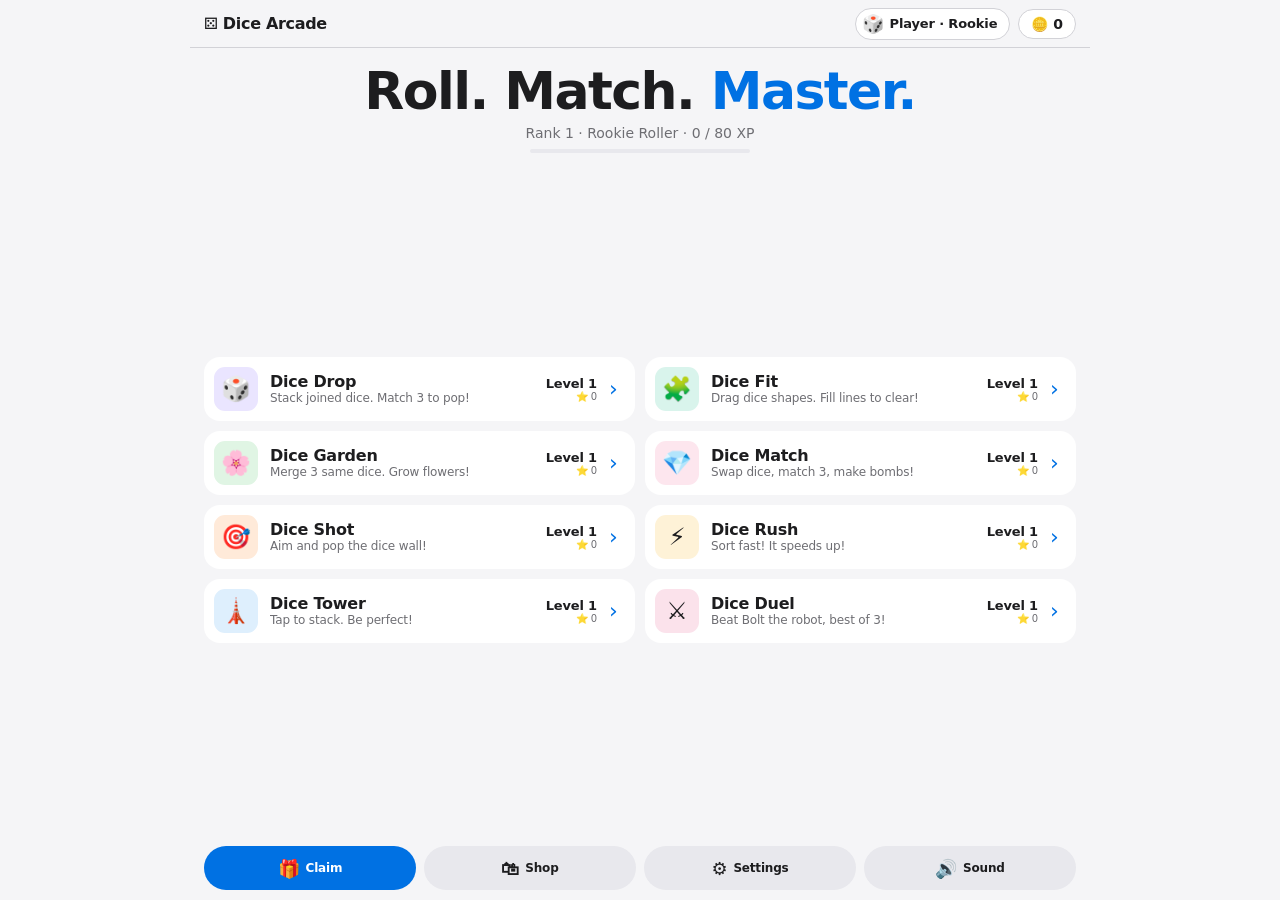
==== commit 3b5735e6: "2-minute rounds for Shot/Drop/Garden, failure reasons, Garden lock, Match feedback, Duel flip hints," ====
--- a/index.html
+++ b/index.html
@@ -101,28 +101,6 @@
 body.t-candy{--bg:#2b1236;--card:#43204f;--card2:#5e2d6e}
 body.t-forest{--bg:#0f2417;--card:#183a26;--card2:#255238}
 
-/* ---- Arcade hub: one screen, no scrolling, flat colour blocks with a hard outline ---- */
-.hub{position:absolute;inset:0;display:flex;flex-direction:column;gap:8px;padding:max(8px,env(safe-area-inset-top)) max(10px,env(safe-area-inset-right)) max(8px,env(safe-area-inset-bottom)) max(10px,env(safe-area-inset-left))}
-.hubtop{display:flex;align-items:center;gap:8px;min-height:44px}
-.brand{font-size:clamp(18px,4.6vw,26px);font-weight:900;white-space:nowrap}
-.chip{background:var(--card);padding:6px 12px;border-radius:12px;font-weight:800;white-space:nowrap;border:2px solid var(--card2)}
-.rankpill{flex:1;min-width:0;display:flex;align-items:center;gap:8px;background:var(--card);border:2px solid var(--card2);border-radius:12px;padding:5px 10px;font-size:12px;font-weight:800;color:var(--muted)}
-.rankpill #rankName{color:var(--text);white-space:nowrap;overflow:hidden;text-overflow:ellipsis;max-width:46%}
-.rbar{flex:1;height:8px;background:#0e1226;border-radius:9px;overflow:hidden;min-width:30px}.rbar i{display:block;height:100%;background:linear-gradient(90deg,#ffd43b,#ff922b);width:0;transition:width .5s}
-.cards{flex:1;min-height:0;display:grid;gap:8px;grid-template-columns:repeat(2,1fr);grid-template-rows:repeat(4,1fr)}
-.gcard{position:relative;display:flex;flex-direction:column;align-items:center;justify-content:center;gap:2px;padding:6px;min-height:0;border-radius:16px;background:var(--c,#7c5cff);color:#fff;border:3px solid rgba(0,0,0,.28);box-shadow:0 4px 0 rgba(0,0,0,.35);text-shadow:0 1px 0 rgba(0,0,0,.3)}
-.gcard:active{transform:translateY(3px);box-shadow:0 1px 0 rgba(0,0,0,.35)}
-.gcard .ic{font-size:clamp(30px,min(9vw,8vh),48px);line-height:1}
-.gcard .nm{font-size:clamp(14px,3.6vw,19px);font-weight:900}
-.gcard .st{font-size:12px;font-weight:800;background:rgba(0,0,0,.3);padding:1px 8px;border-radius:9px}
-.sbar{width:70%;height:6px;background:rgba(0,0,0,.35);border-radius:6px;overflow:hidden}.sbar i{display:block;height:100%;background:#ffd43b}
-.dock{display:flex;gap:8px}
-.dock button{flex:1;min-height:48px;padding:4px;display:flex;align-items:center;justify-content:center;gap:6px;font-size:22px;border-radius:14px;border:2px solid var(--card2);background:var(--card);box-shadow:0 3px 0 rgba(0,0,0,.3)}
-.dock small{font-size:12px;font-weight:800;color:var(--muted)}
-#gift.rdy{background:linear-gradient(#ff8fb1,#ff922b);border-color:#ffd43b;color:#fff;animation:rdy 1.2s ease-in-out infinite}#gift.rdy small{color:#fff}
-@keyframes rdy{50%{transform:scale(1.05)}}
-@media (min-width:600px) and (orientation:portrait){.cards{grid-template-columns:repeat(4,1fr);grid-template-rows:repeat(2,1fr);max-height:62vh}.hub{max-width:900px;margin:0 auto;right:0;left:0}}
-@media (orientation:landscape){.cards{grid-template-columns:repeat(4,1fr)}.dock{max-width:620px;width:100%;align-self:center}}
 /* level select: compact, tiles stay small */
 .hdr{gap:8px}.hdr h2{font-size:clamp(16px,4vw,22px);white-space:nowrap;flex:none}
 .hdr .tabs{margin:0;flex:1;justify-content:center;max-width:320px}.tabs button{min-height:40px;padding:6px 10px;border-radius:12px}
@@ -148,19 +126,6 @@
   body.lefty #hud{grid-column:3}body.lefty #ctl{grid-column:1}
   #hudTitle{white-space:normal;line-height:1.15}
 }
-/* keep tiles compact: cap their size and centre the grid instead of stretching it */
-.rankpill #rankXp{white-space:nowrap}
-.cards{align-content:center;justify-content:center}
-.gcard{max-height:170px}
-@media (max-width:520px){
-  .hubtop{flex-wrap:wrap}.brand{flex:1}.rankpill{order:3;flex-basis:100%;padding:4px 10px}.rankpill #rankName{max-width:none}
-  .cards{grid-template-rows:repeat(4,minmax(0,150px))}
-}
-@media (min-width:521px) and (orientation:portrait){.cards{grid-template-rows:repeat(2,minmax(0,200px));max-width:760px;margin:0 auto;width:100%}}
-@media (orientation:landscape){
-  .cards{grid-template-rows:repeat(2,minmax(0,210px));max-width:900px;margin:0 auto;width:100%}
-  .gcard{max-height:210px}
-}
 @media (max-width:520px){.hdr{flex-wrap:wrap}.hdr h2{flex:1}.hdr .tabs{order:5;flex-basis:100%;max-width:none}}
 
 /* urgency: calm -> orange (under 25%) -> red (last 10 s). Colour is paired with an icon change and a pulse. */
@@ -192,18 +157,6 @@
 .gcard,.lv{transition:transform .12s cubic-bezier(.3,1.6,.5,1),box-shadow .12s}
 
 /* ---- v2.1: bold arcade start page, goal intro, score/goal HUD ---- */
-#home{background:radial-gradient(120% 60% at 0% 0%,rgba(124,92,255,.38),transparent 60%),radial-gradient(110% 55% at 100% 100%,rgba(230,73,128,.32),transparent 60%),repeating-linear-gradient(135deg,rgba(255,255,255,.025) 0 14px,transparent 14px 28px),var(--bg)}
-.brand{text-transform:uppercase;letter-spacing:.08em;font-weight:900;color:#ffd43b;text-shadow:2px 2px 0 #e64980,4px 4px 0 rgba(0,0,0,.35)}
-.brand::before{content:"⚄";margin-right:8px;color:#fff;display:inline-block;transform:rotate(-10deg)}
-.gcard{overflow:hidden;align-items:flex-start;justify-content:flex-end;gap:3px;padding:10px 12px;text-align:left;background:var(--c,#7c5cff);background:linear-gradient(150deg,var(--c,#7c5cff) 0%,color-mix(in srgb,var(--c,#7c5cff) 45%,#000) 100%);border:3px solid #0b0e1f;box-shadow:0 5px 0 #0b0e1f,inset 0 0 0 2px rgba(255,255,255,.18)}
-.gcard .wm{position:absolute;right:-6px;top:-14px;font-size:clamp(70px,22vw,120px);line-height:1;color:rgba(255,255,255,.22);transform:rotate(14deg);pointer-events:none;text-shadow:none}
-.gcard .ic{position:absolute;left:10px;top:8px;font-size:clamp(26px,min(8vw,7vh),40px);filter:drop-shadow(0 2px 0 rgba(0,0,0,.35))}
-.gcard .nm{font-size:clamp(17px,5vw,26px);font-weight:900;text-transform:uppercase;letter-spacing:.04em;position:relative}
-.gcard .st{background:#0b0e1f;color:#ffd43b;position:relative}
-.gcard .sbar{width:100%;position:relative}
-.gcard:active{transform:translateY(4px);box-shadow:0 1px 0 #0b0e1f,inset 0 0 0 2px rgba(255,255,255,.18)}
-.dock button{background:#1b2040;border:3px solid #0b0e1f;box-shadow:0 4px 0 #0b0e1f}
-#gift.rdy{animation:none;box-shadow:0 0 0 3px #ffd43b,0 4px 0 #0b0e1f}
 #hudScore small{font-size:13px;font-weight:800;color:var(--muted);margin-left:4px}
 #hudGoal{font-size:11px;color:#b8c0e8;font-weight:700;white-space:nowrap;overflow:hidden;text-overflow:ellipsis;margin-top:1px}
 @media (orientation:landscape) and (max-height:620px){#hudGoal{white-space:normal;line-height:1.15}}
@@ -221,17 +174,98 @@
 @keyframes skipb{to{width:100%}}
 .taphint{font-size:12px;color:var(--muted);margin-top:6px;font-weight:700}
 body.reduce .ip{animation:none}
+/* intro panels: three equal columns, text never spills out */
+.ipanels{gap:2px}
+.ip{flex:1 1 0;min-width:0;overflow:hidden;padding:10px 4px}
+.ip b{font-size:clamp(15px,4.8vw,26px);white-space:normal;overflow-wrap:anywhere;line-height:1.15;max-width:100%}
+.ip small{font-size:clamp(11px,3vw,13px)}
+.ia{flex:none;width:14px;text-align:center;font-size:10px}
+
+.why{background:#3b1f2b;color:#ffb3c1;border-radius:10px;padding:8px 10px;font-weight:700;font-size:14px;margin:6px 0}
+.losep{font-size:13px;color:#ffb3c1;font-weight:700;margin:0 0 8px}
+
+/* ======== v2.1 Apple-website look for the pages around the games ======== */
+#home,#levels,#album,#settings{--bg:#f5f5f7;--card:#ffffff;--card2:#e8e8ed;--text:#1d1d1f;--muted:#6e6e73;--blue:#0071e3;--line:#d2d2d7;--gold:#b7791f;background:var(--bg);color:var(--text);font-family:-apple-system,BlinkMacSystemFont,"SF Pro Display","SF Pro Text","Helvetica Neue",Inter,system-ui,sans-serif;-webkit-font-smoothing:antialiased}
+#home button,#levels button,#album button,#settings button{border-radius:980px;font-weight:600;letter-spacing:-.01em;box-shadow:none}
+#home button.pri,#levels button.pri,#album button.pri,#settings button.pri{background:var(--blue);color:#fff}
+#home button.pri.poor,#album button.pri.poor{background:var(--card2);color:var(--muted)}
+.chip{background:var(--card);padding:6px 12px;border-radius:980px;font-weight:600;white-space:nowrap;border:1px solid var(--line);font-size:14px}
+.bar,.rbar{background:#e8e8ed}
+.rbar i,.bar>i{background:var(--blue)}
+.hub{position:absolute;inset:0;display:flex;flex-direction:column;gap:10px;padding:0 max(14px,env(safe-area-inset-right)) max(10px,env(safe-area-inset-bottom)) max(14px,env(safe-area-inset-left));max-width:900px;margin:0 auto}
+.anav{display:flex;align-items:center;justify-content:space-between;min-height:48px;padding-top:env(safe-area-inset-top);border-bottom:1px solid var(--line);margin:0 -14px;padding-left:14px;padding-right:14px}
+.alogo{font-size:17px;font-weight:600;letter-spacing:-.02em}
+.aright{display:flex;align-items:center;gap:8px}
+.prof{min-height:32px!important;padding:3px 12px 3px 6px!important;background:var(--card)!important;border:1px solid var(--line)!important;font-size:13px!important;display:flex;align-items:center;gap:6px}
+#pAv{font-size:18px}
+.hero{text-align:center;padding:6px 0 2px}
+.hero h1{margin:0;font-size:clamp(28px,8.4vw,48px);line-height:1.05;letter-spacing:-.03em;font-weight:700}
+.hero h1 em{font-style:normal;color:var(--blue)}
+.hero .sub{margin:6px 0 8px;color:var(--muted);font-size:14px;font-weight:400}
+.hero .rbar{width:min(220px,60%);height:4px;margin:0 auto;border-radius:4px;overflow:hidden}
+.cards{flex:1;min-height:0;display:grid;gap:6px;grid-template-columns:1fr;grid-auto-rows:minmax(0,60px);align-content:center}
+.gcard{display:grid!important;grid-template-columns:44px 1fr auto 12px;gap:12px;align-items:center;text-align:left;padding:8px 14px 8px 10px!important;height:100%;min-height:0!important;border-radius:16px!important;background:var(--card)!important;color:var(--text)!important;border:0!important;box-shadow:none!important;text-shadow:none!important;font-weight:400!important}
+.gcard:active{transform:scale(.985);background:#fafafa!important}
+.gcard .ic{width:44px;height:44px;border-radius:11px;display:flex;align-items:center;justify-content:center;font-size:24px;background:#eef1f8;background:color-mix(in srgb,var(--c) 16%,#fff)}
+.gcard .tx{min-width:0;display:flex;flex-direction:column}
+.gcard .nm{font-size:16px;font-weight:600;letter-spacing:-.015em;line-height:1.2}
+.gcard .tx small{font-size:12px;color:var(--muted);white-space:nowrap;overflow:hidden;text-overflow:ellipsis;line-height:1.3}
+.gcard .sbar{display:none}
+.gcard .meta{display:flex;flex-direction:column;align-items:flex-end;font-size:12px;color:var(--muted)}
+.gcard .meta b{font-size:13px;font-weight:600;color:var(--text)}
+.gcard .go{color:var(--blue);font-size:22px;line-height:1}
+.dock{display:flex;gap:8px}
+.dock button{flex:1;min-height:44px;padding:4px 6px;display:flex;align-items:center;justify-content:center;gap:6px;font-size:18px;background:var(--card2)!important;color:var(--text)!important}
+.dock small{font-size:12px;font-weight:600;color:var(--text)}
+#gift.rdy{background:var(--blue)!important;color:#fff!important}#gift.rdy small{color:#fff}
+.dock button.dot{position:relative}.dock button.dot::after{content:"";position:absolute;top:6px;right:10px;width:9px;height:9px;border-radius:50%;background:#ff3b30}
+@media (min-width:700px){.cards{grid-template-columns:1fr 1fr;grid-auto-rows:minmax(0,64px);gap:10px}.hero h1{font-size:clamp(34px,5vw,52px)}}
+@media (orientation:landscape) and (max-height:560px){.hero h1{font-size:26px}.hero .sub{display:none}.cards{grid-template-columns:1fr 1fr;grid-auto-rows:minmax(0,52px);gap:6px}.hero{padding:0}}
+/* level select, shop, settings: same white tiles on light grey */
+#levels .lv,#album .skin,#album .pu,#album .av,#album .tl,#album .stk,#settings .set{background:var(--card);border:1px solid var(--line);box-shadow:none}
+#levels .lv{border-radius:12px}
+#levels .lv.cur{outline:2px solid var(--blue);outline-offset:1px}
+#levels .tabs button{background:var(--card2)}#levels .tabs button.on{background:var(--text);color:#fff}
+#levels .how,#levels .note,#album .note{color:var(--muted)}
+#levels .lvfoot{background:var(--bg)}
+#levels .chal{background:var(--card);border:1px solid var(--line)}
+#levels .pill,#album .pill{background:var(--card2);color:var(--text)}
+#settings .set input[type=text],#settings .set textarea{background:#fff;color:var(--text);border:1px solid var(--line)}
+#settings .srow{border-top-color:var(--line)}
+#settings .seg button{background:var(--card2)}#settings .seg button.on{background:var(--blue);color:#fff}
+#settings .tg.on{background:#34c759;color:#fff}
+#album .skin.sel,#album .av.sel,#album .tl.sel{outline:2px solid var(--blue)}
+#album .stk.no{background:#ececf0}
+.pus{display:grid;gap:8px}
+.pu{display:grid;grid-template-columns:40px 1fr auto;gap:12px;align-items:center;padding:10px 12px;border-radius:16px}
+.pu .pi{font-size:24px;text-align:center;font-weight:700}.pu .pt{display:flex;flex-direction:column}.pu .pt small{color:var(--muted);font-size:12px;font-weight:400}
+.pu .pr{display:flex;flex-direction:column;align-items:flex-end;gap:4px}.pu .pr small{color:var(--muted);font-size:11px}
+.pu button{min-height:34px;padding:4px 14px}
+.bsw{width:100%;height:28px;border-radius:8px;border:1px solid rgba(0,0,0,.15)}
+.avs{display:grid;grid-template-columns:repeat(auto-fill,minmax(72px,1fr));gap:8px}
+.av{display:flex;flex-direction:column;align-items:center;gap:2px;padding:8px 4px!important;border-radius:14px!important;min-height:0!important}.av span{font-size:28px}.av small{font-size:11px;color:var(--muted)}.av.lockd span{filter:grayscale(.6);opacity:.7}
+.tls{display:grid;grid-template-columns:repeat(auto-fill,minmax(130px,1fr));gap:8px}
+.tl{display:flex;flex-direction:column;align-items:center;gap:2px;padding:8px!important;border-radius:14px!important}.tl small{font-size:11px;color:var(--muted);font-weight:400}
+/* power-up buttons while playing (dark play screen) */
+#pwr{display:flex;gap:6px;justify-content:center}#pwr.none{display:none}
+.pwb{min-height:36px!important;padding:4px 12px!important;font-size:13px;border-radius:999px!important;background:#262d54;display:flex;align-items:center;gap:6px}
+.pwb b{background:#ffd43b;color:#3a2a00;border-radius:999px;padding:0 7px;font-size:12px}
+.pwb.none0{opacity:.5}.pwb.used{opacity:.4}
+@media (orientation:landscape) and (min-width:560px){#pwr{grid-column:1;grid-row:1;align-self:end;flex-direction:column;align-items:stretch}body.lefty #pwr{grid-column:3}}
+.alogo{white-space:nowrap;font-size:16px}
+#pName{white-space:nowrap;overflow:hidden;text-overflow:ellipsis;max-width:110px}
+.prof{max-width:200px}
+@media (max-width:400px){#pName{max-width:70px}}
 
 </style>
 </head>
 <body>
 <div id="app">
   <section id="home" class="screen"><div class="hub">
-    <div class="hubtop"><div class="brand">🎲 Dice Arcade</div>
-      <div class="rankpill" title="Rank"><span id="rankName"></span><span class="rbar"><i id="rankBar"></i></span><span id="rankXp"></span></div>
-      <div class="chip" id="coins">🪙 0</div></div>
+    <nav class="anav"><span class="alogo">⚄ Dice Arcade</span><span class="aright"><button id="profile" class="prof" aria-label="Profile and shop"><span id="pAv">🎲</span><span id="pName"></span></button><span class="chip" id="coins">🪙 0</span></span></nav>
+    <header class="hero"><h1>Roll. Match. <em>Master.</em></h1><p class="sub" id="rankLine"></p><div class="rbar"><i id="rankBar"></i></div></header>
     <div class="cards" id="cards"></div>
-    <div class="dock"><button id="gift" aria-label="Daily gift">🎁<small>Gift</small></button><button id="navAlbum" aria-label="Stickers and shop">🎨<small>Shop</small></button><button id="navSet" aria-label="Settings">⚙<small>Settings</small></button><button id="navSound" aria-label="Sound">🔊<small>Sound</small></button></div>
+    <div class="dock"><button id="gift" aria-label="Daily gift">🎁<small>Gift</small></button><button id="navAlbum" aria-label="Shop and stickers">🛍<small>Shop</small></button><button id="navSet" aria-label="Settings">⚙<small>Settings</small></button><button id="navSound" aria-label="Sound">🔊<small>Sound</small></button></div>
   </div></section>
 
   <section id="levels" class="screen hidden"><div class="wrap">
@@ -243,9 +277,9 @@
   </div></section>
 
   <section id="album" class="screen hidden"><div class="wrap">
-    <div class="hdr"><button id="alBack">←</button><h2>Stickers &amp; Shop</h2><div class="chip" id="alCoins"></div></div>
-    <h3>Dice skins</h3><div class="skins" id="skins"></div>
-    <h3 id="stkTitle">Stickers</h3><div class="sgrid" id="stickers"></div>
+    <div class="hdr"><button id="alBack">←</button><h2>Shop</h2><div class="chip" id="alCoins"></div></div>
+    <div id="shop"></div>
+    <h3 id="stkTitle">Stickers</h3><p class="note" id="stkNote"></p><div class="sgrid" id="stickers"></div>
     <p class="note">Win stickers from chests (every 5th level), rank-ups and the 7th day of your daily gift streak.</p>
     <p class="note">Backup, restore and reset are in ⚙ Settings.</p>
   </div></section>
@@ -261,6 +295,7 @@
       <div class="hmid"><div id="hudTitle"></div><div id="hudGoal"></div><div class="meter" id="meter"></div><div class="tbar hidden" id="tbar"><i></i></div></div>
       <div class="hr"><div id="hudScore">0</div><div id="hudLeft"></div></div>
     </div>
+    <div id="pwr"></div>
     <div id="stage"><canvas id="cv"></canvas><div id="say"></div></div>
     <div id="ctl"></div>
   </section>
@@ -316,7 +351,7 @@
   }
 
   function newSave() {
-    return { v: 1, coins: 0, xp: 0, stars: {}, best: {}, timed: {}, chests: {}, stickers: [], stamps: {}, bosses: {}, tokens: 0, seenStk: 0,
+    return { v: 1, coins: 0, xp: 0, stars: {}, best: {}, timed: {}, chests: {}, stickers: [], stamps: {}, bosses: {}, tokens: 0, seenStk: 0, inv: { time: 0, x2: 0, slow: 0 }, boards: [0], board: 0, avatars: [], avatar: '', titles: [0], title: 0, stkClaimed: 0,
       skin: 0, skins: [0], gift: { last: '', streak: 0 }, sound: true, flowers: 0, plays: 0, seen: {} };
   }
   function rankOf(xp) {
@@ -432,7 +467,20 @@
     return { coins: coins, streak: streak, sticker: st };
   }
 
-  return { LEVELS: LEVELS, STAR_GAP: STAR_GAP, MEDAL_MULT: MEDAL_MULT, MEDAL_COINS: MEDAL_COINS, STICKER_COUNT: STICKER_COUNT,
+  // Collection bonus: every 8 stickers pays a reward (coins or power-ups, the last one an avatar).
+  var STK_STEP = 8;
+  var STK_REWARDS = [{ coins: 150 }, { pu: 'time', n: 2 }, { coins: 250 }, { pu: 'x2', n: 2 }, { coins: 350 }, { pu: 'slow', n: 2 }, { coins: 450 }, { coins: 600, pu: 'time', n: 3 }];
+  function stickerBonus(save) {
+    var out = [];
+    while (save.stkClaimed < STK_REWARDS.length && save.stickers.length >= (save.stkClaimed + 1) * STK_STEP) {
+      var r = STK_REWARDS[save.stkClaimed]; save.stkClaimed++;
+      if (r.coins) save.coins += r.coins;
+      if (r.pu) save.inv[r.pu] = (save.inv[r.pu] || 0) + r.n;
+      out.push(r);
+    }
+    return out;
+  }
+  return { STK_STEP: STK_STEP, STK_REWARDS: STK_REWARDS, stickerBonus: stickerBonus, LEVELS: LEVELS, STAR_GAP: STAR_GAP, MEDAL_MULT: MEDAL_MULT, MEDAL_COINS: MEDAL_COINS, STICKER_COUNT: STICKER_COUNT,
     f1: f1, D: D, rho: rho, pTarget: pTarget, allowedMistakes: allowedMistakes, isBoss: isBoss, styleOf: styleOf, styleRank: styleRank, GUIDED: GUIDED, thresholds: thresholds, starsFor: starsFor, timedThr: timedThr, medalFor: medalFor,
     newSave: newSave, rankOf: rankOf, isUnlocked: isUnlocked, totalStars: totalStars,
     coinsForStars: coinsForStars, chestCoins: chestCoins, applyLevel: applyLevel, applyTimed: applyTimed,
@@ -480,6 +528,24 @@
   { name: 'Gold',    price: 1800, faces: ['#ffd700', '#ffb703', '#fb8500', '#f4a261', '#e9c46a', '#ffe8a3'], pip: '#4a3000', bg: '#3a2a10' },
   { name: 'Galaxy',  price: 2400, faces: ['#7b2cbf', '#3c096c', '#5a189a', '#9d4edd', '#c77dff', '#e0aaff'], pip: '#ffffff', bg: '#10002b' }
 ];
+var BOARDS = [
+  { name: 'Classic', price: 0,   bg: null },
+  { name: 'Wood',    price: 250, bg: '#6b4423', pat: 'lines' },
+  { name: 'Space',   price: 400, bg: '#0b1030', pat: 'stars' },
+  { name: 'Paper',   price: 300, bg: '#cfc4a8', pat: 'grid' },
+  { name: 'Mint',    price: 350, bg: '#1d5c4e', pat: 'dots' }
+];
+var Board = { i: 0, cur: BOARDS[0] };
+function setBoard(i) { Board.i = i; Board.cur = BOARDS[i] || BOARDS[0]; }
+/* Power-ups: used from the play screen, once per run each. */
+var POWERUPS = [
+  { id: 'time', icon: '⏱', name: '+15 seconds', short: '+15s', price: 60, desc: 'Adds 15 seconds to the clock (games with a clock).' },
+  { id: 'x2',   icon: '✖2', name: 'Double points', short: '×2', price: 80, desc: 'Every point counts double for 20 seconds.' },
+  { id: 'slow', icon: '🐢', name: 'Slow motion', short: 'Slow', price: 70, desc: 'Everything moves 40% slower for 20 seconds.' }
+];
+var AVATARS = ['🦊', '🐼', '🐯', '🦁', '🐸', '🐙', '🦄', '🐲', '🚀', '👾', '🤖', '🎩'];
+var AVATAR_PRICE = 100;
+var TITLES = [{ t: 'Rookie', price: 0 }, { t: 'Dice Whiz', price: 150 }, { t: 'Lucky Roller', price: 200 }, { t: 'Board Boss', price: 300 }, { t: 'Combo King', price: 400 }, { t: 'Legend', price: 800 }];
 var Skin = { i: 0, cur: SKINS[0] };
 function setSkin(i) { Skin.i = i; Skin.cur = SKINS[i] || SKINS[0]; }
 
@@ -510,7 +576,19 @@
 }
 function boardBg(c, x, y, w, h) {
   rr(c, x - 6, y - 6, w + 12, h + 12, 14); c.fillStyle = 'rgba(0,0,0,0.28)'; c.fill();
-  rr(c, x, y, w, h, 10); c.fillStyle = Skin.cur.bg; c.fill();
+  boardFill(c, x, y, w, h, 10);
+}
+/* Board look: colour plus a quiet pattern chosen in the shop. */
+function boardFill(c, x, y, w, h, r) {
+  var B = Board.cur;
+  rr(c, x, y, w, h, r); c.fillStyle = B.bg || Skin.cur.bg; c.fill();
+  if (!B.pat) return;
+  c.save(); rr(c, x, y, w, h, r); c.clip(); var i;
+  if (B.pat === 'lines') { c.fillStyle = 'rgba(0,0,0,0.16)'; for (i = 0; i < h; i += 16) c.fillRect(x, y + i, w, 2); }
+  else if (B.pat === 'grid') { c.fillStyle = 'rgba(0,0,0,0.10)'; for (i = 0; i < w; i += 20) c.fillRect(x + i, y, 1, h); for (i = 0; i < h; i += 20) c.fillRect(x, y + i, w, 1); }
+  else if (B.pat === 'dots') { c.fillStyle = 'rgba(255,255,255,0.08)'; for (i = 0; i < w; i += 18) for (var j = 0; j < h; j += 18) c.fillRect(x + i + 8, y + j + 8, 3, 3); }
+  else if (B.pat === 'stars') { c.fillStyle = 'rgba(255,255,255,0.55)'; for (i = 0; i < 40; i++) c.fillRect(x + ((i * 97) % 101) / 101 * w, y + ((i * 53) % 103) / 103 * h, i % 5 ? 1.5 : 2.5, i % 5 ? 1.5 : 2.5); }
+  c.restore();
 }
 
 /* Run: one play session of one game (level or timed). Works headless (ui = null). */
@@ -520,6 +598,7 @@
   this.skill = skill || { eps: 0, tempo: 0.15, noise: 1 };
   this.score = 0; this.t = 0; this.over = false; this.result = null;
   this.mistakes = 0; this.acts = 0; this.run = 0; this.bestRun = 0; this.helper = false;
+  this.mult = 1; this.multT = 0; this.slowT = 0; this.pu = {};
   this.W = 360; this.H = 560;
   this.budget = this.timed ? Infinity : G.budget(level);
   this.left = this.budget;
@@ -531,7 +610,7 @@
 }
 Run.prototype.resize = function (w, h) { this.W = w; this.H = h; this.game.resize(w, h); };
 Run.prototype.addScore = function (n, x, y, color) {
-  n = Math.round(n); if (n <= 0) return;
+  n = Math.round(n * this.mult); if (n <= 0) return;
   this.score += n; this.acts++; if (++this.run > this.bestRun) this.bestRun = this.run;
   if (this.ui) this.ui.fx(x, y, '+' + n, color);
 };
@@ -551,10 +630,21 @@
   this.result = { score: this.score, stars: stars, info: info, mistakes: this.mistakes, style: style,
     perfect: !this.timed && stars === 3 && this.mistakes === 0 && style >= 90 && !this.helper };
 };
+/* Power-ups: once per run each. Returns true if it took effect. */
+Run.prototype.usePower = function (id) {
+  if (this.over || this.pu[id]) return false;
+  if (id === 'time') { if (this.timeLeft == null) return false; this.timeLeft += 15; this.clockMax += 15; }
+  else if (id === 'x2') { this.mult = 2; this.multT = 20; }
+  else if (id === 'slow') { this.slowT = 20; }
+  else return false;
+  this.pu[id] = true; this.helper = true; return true;
+};
 Run.prototype.step = function (dt) {
   if (this.over) return;
   this.t += dt;
-  this.game.update(dt);
+  if (this.multT > 0) { this.multT -= dt; if (this.multT <= 0) this.mult = 1; }
+  var gdt = dt; if (this.slowT > 0) { this.slowT -= dt; gdt = dt * 0.6; }
+  this.game.update(gdt);
   if (this.timeLeft != null && !this.over) {
     this.timeLeft -= dt;
     if (this.timeLeft <= 0) { this.timeLeft = 0; this.finish({ timeUp: true }); }
@@ -634,7 +724,7 @@
     this.base0 = T ? 0.8 : Math.max(0.34, 0.92 - 0.015 * l);
     this.base = this.base0;
     this.interval = this.base; this.timer = 0;
-    this.pieces = T ? Infinity : env.budget;
+    this.pieces = Infinity;                     // pieces never run out: the 2-minute clock ends the level
     this.state = 'fall'; this.clr = null; this.chain = 0; this.hint = null; this.hintT = 0; this.botT = 0; this.plan = null;
     this.prefill(T ? 0 : Math.min(4, Math.floor(l / 8)));
     this.next = this.makePiece();
@@ -718,7 +808,7 @@
   Drop.prototype.update = function (dt) {
     this.hintT -= dt;
     if (this.env.timed) this.base = Math.max(0.16, 0.8 - this.env.t * 0.0075);
-    else this.base = Math.max(0.26, this.base0 * (1 - 0.25 * (1 - Math.max(0, this.pieces) / this.env.budget)));   // speeds up inside the level
+    else this.base = Math.max(0.26, this.base0 * (1 - 0.25 * Math.min(1, this.env.t / 120)));   // speeds up inside the level
     if (this.state === 'clear') {
       this.clr.t -= dt;
       if (this.clr.t <= 0) {
@@ -821,12 +911,13 @@
   Drop.prototype.btn = function (k) { if (k === 'l') this.move(-1); else if (k === 'r') this.move(1); else if (k === 'rot') this.rotate(); else if (k === 'drop') this.hard(); else if (k === 'hint') this.showHint(); };
 
   Games.drop = {
+    lose: 'the stack reaches the top',
     goal: "Match 3+ same dice to pop them",
     intro: [["👆 ⟳ ⏬", "Move · turn · drop"], ["⚄ ⚄ ⚄", "3 same dice touch…"], ["💥", "…they pop! Chains score more"]],
     id: 'drop', name: 'Dice Drop', icon: '🎲', color: '#7c5cff', unit: 'Pieces',
     blurb: 'Stack joined dice. Match 3 to pop!', how: 'Drag to move, tap to turn, swipe down to drop. 3+ touching dice with the same face pop.', howDe: 'Ziehen = bewegen, Tippen = drehen, nach unten wischen = fallen lassen. 3 oder mehr gleiche Würfel zusammen verschwinden.',
-    par: 26, budget: function (l) { return 30 + Math.floor(l * 0.8); },
-    levelTime: function (l) { return Math.round(this.budget(l) * perMoveSecs(l)); }, timedPar: 10.6, timedSecs: 90,
+    par: 26, budget: function (l) { return 56 + Math.floor(l * 0.8); },       // pieces a steady player places in 2 minutes (sets the goals)
+    levelTime: function () { return 120; }, fixedClock: true, timedPar: 10.6, timedSecs: 90,
     controls: [{ k: 'l', t: '◀' }, { k: 'rot', t: '⟳' }, { k: 'r', t: '▶' }, { k: 'drop', t: '⏬' }, { k: 'hint', t: '💡' }],
     create: function (env) { return new Drop(env); }
   };
@@ -935,6 +1026,8 @@
       for (var k in res.kill) this.env.burst(ox + ((k % N) + 0.5) * s, oy + (Math.floor(k / N) + 0.5) * s, '#ffd43b', 2);
     }
     this.hint = null;
+    var freeN = 0; for (var fy = 0; fy < N; fy++) for (var fx = 0; fx < N; fx++) if (!this.g[fy][fx]) freeN++;
+    if (freeN <= 14 && !this.warned) { this.warned = true; this.env.say('⚠ Board almost full!'); this.env.sfx('bad'); } else if (freeN > 20) this.warned = false;
     this.env.setLeft(this.env.budget - this.placed);
     if (!this.env.timed && this.placed >= this.env.budget) { this.env.finish({ done: true }); return true; }
     if (this.tray.some(function (q, k) { return q && fitBefore[k] && !this.pieceFits(q); }, this)) this.env.mistake();   // blocked a waiting shape
@@ -1066,6 +1159,7 @@
   Fit.prototype.btn = function (k) { if (k === 'hint') this.showHint(); };
 
   Games.fit = {
+    lose: 'none of your 3 shapes fits any more',
     goal: "Fill a full row or column to clear it",
     intro: [["🧩", "Drag a shape onto the board"], ["▦▦▦▦▦▦▦▦", "Fill a whole row or column"], ["💥", "The line clears and scores"]],
     id: 'fit', name: 'Dice Fit', icon: '🧩', color: '#12b886', unit: 'Moves',
@@ -1095,7 +1189,7 @@
     this.env = env; this.W_ = WORLDS[T ? 0 : world(l)];
     this.g = []; for (var r = 0; r < ROWS; r++) this.g.push(new Array(COLS).fill(0));
     this.maxSpawn = T ? 3 : l < 12 ? 3 : l < 28 ? 4 : 5;
-    this.drops = T ? Infinity : env.budget;
+    this.drops = Infinity;                       // the 2-minute clock ends the level
     this.busy = 0; this.col = 2; this.pop = []; this.flowers = 0; this.fall = [];
     var rocks = T ? 0 : Math.min(9, Math.floor(l / 4)), k = 0;
     while (k < rocks) { var c = this.rand(COLS), rw = ROWS - 1 - this.rand(2); if (!this.g[rw][c]) { this.g[rw][c] = ROCK; k++; } }
@@ -1186,15 +1280,13 @@
       this.flowers += res.flowers;
       if (res.flowers) { this.env.say(this.W_.bloom + ' Bloom!'); this.env.flowers = (this.env.flowers || 0) + res.flowers; }
     }
-    this.busy = 0.18;
+    this.busy = 0.5;                                                     // short lock so the next die is not dropped by accident
     this.cur = this.next; this.next = this.roll();
+    var freeN = 0; for (var fy = 0; fy < ROWS; fy++) for (var fx = 0; fx < COLS; fx++) if (!this.g[fy][fx]) freeN++;
+    if (freeN <= 8 && !this.warned) { this.warned = true; this.env.say('⚠ Garden almost full!'); this.env.sfx('bad'); } else if (freeN > 14) this.warned = false;
     var full = true; for (var cc = 0; cc < COLS; cc++) if (this.landRow(this.g, cc) >= 0) full = false;
     if (full) {
       var empty = 0; this.env.finish({ full: true, flowers: this.flowers });
-    } else if (!this.env.timed && this.drops <= 0) {
-      var e = 0; for (var rr2 = 0; rr2 < ROWS; rr2++) for (var c2 = 0; c2 < COLS; c2++) if (!this.g[rr2][c2]) e++;
-      this.env.addScore(e * 3, this.W / 2, this.H / 2, '#8ce99a');   // tidy-garden bonus
-      this.env.finish({ done: true, flowers: this.flowers });
     }
     return true;
   };
@@ -1235,32 +1327,32 @@
     var s = this.cell, ox = this.ox, oy = this.oy, r, cc;
     rr(c, ox - 6, oy - 6, s * COLS + 12, s * ROWS + 12, 14); c.fillStyle = 'rgba(0,0,0,0.3)'; c.fill();
     rr(c, ox, oy, s * COLS, s * ROWS, 10); c.fillStyle = this.W_.bg; c.fill();
-    for (cc = 0; cc < COLS; cc++) if (cc === this.col) { c.fillStyle = 'rgba(255,255,255,0.1)'; c.fillRect(ox + cc * s, oy, s, s * ROWS); }
     for (r = 0; r < ROWS; r++) for (cc = 0; cc < COLS; cc++) {
       var v = this.g[r][cc]; if (!v) continue;
       if (v === ROCK) { rr(c, ox + cc * s + 3, oy + r * s + 3, s - 6, s - 6, s * 0.25); c.fillStyle = '#868e96'; c.fill(); text(c, '🪨', ox + (cc + 0.5) * s, oy + (r + 0.5) * s, s * 0.55); }
       else drawDie(c, ox + cc * s, oy + r * s, s, v);
     }
     this.pop.forEach(function (p) { text(c, this.W_.bloom, ox + (p.x + 0.5) * s, oy + (p.y + 0.5) * s - (1.4 - p.t) * s, s * (0.7 + (1.4 - p.t) * 0.6)); }, this);
-    drawDie(c, ox + this.col * s, oy - s * 1.15, s, this.cur, { stroke: '#fff' });
-    text(c, 'NEXT', ox + s * 0.1, oy - s * 1.3, s * 0.28, '#cde', 'left');
-    drawDie(c, ox + s * 0.1, oy - s * 1.1, s * 0.6, this.next);
-    text(c, this.W_.bloom + ' ' + this.flowers, ox + COLS * s - 4, oy - s * 1.3, s * 0.4, '#ffd43b', 'right');
-    text(c, '1 → 2 → 3 → 4 → 5 → ' + this.W_.bloom + '   (3 same merge)', ox + COLS * s - 4, oy - s * 0.62, Math.min(s * 0.27, 14), '#cde', 'right');
+    drawDie(c, ox + this.col * s, oy - s * 1.15, s, this.cur, { stroke: this.busy > 0 ? null : '#fff', alpha: this.busy > 0 ? 0.35 : 1 });
+    text(c, 'NEXT', ox + s * 0.1, oy - s * 1.38, s * 0.26, '#cde', 'left');
+    drawDie(c, ox + s * 0.1 + s * 0.8, oy - s * 1.6, s * 0.46, this.next);          // sits on the top row, clear of the die you hold
+    text(c, '1→2→3→4→5→' + this.W_.bloom, ox + s * 2.55, oy - s * 1.38, Math.min(s * 0.26, 14), '#cde', 'center', '700');
+    text(c, this.W_.bloom + ' ' + this.flowers, ox + COLS * s - 4, oy - s * 1.38, s * 0.4, '#ffd43b', 'right');
   };
   Garden.prototype.colAt = function (x) { return clamp(Math.floor((x - this.ox) / this.cell), 0, COLS - 1); };
-  Garden.prototype.pd = function (x) { this.col = this.colAt(x); this.down = true; };
+  Garden.prototype.pd = function (x) { if (this.busy > 0) return; this.col = this.colAt(x); this.down = true; };
   Garden.prototype.pm = function (x) { if (this.down) this.col = this.colAt(x); };
   Garden.prototype.pu = function (x) { if (!this.down) return; this.down = false; this.col = this.colAt(x); this.dropIn(this.col); };
   Garden.prototype.btn = function (k) { if (k === 'hint') { var m = this.bestCol(false); if (m) { this.col = m.c; this.env.say('Try the glowing column'); } } };
 
   Games.garden = {
+    lose: 'every column is full',
     goal: "Merge 3 same dice · three 5s = a flower",
     intro: [["⚀ ⚀ ⚀", "Drop 3 same dice together"], ["→ ⚁", "They merge into the next number"], ["⚄⚄⚄ → 🌸", "Three 5s bloom a flower!"]],
     id: 'garden', name: 'Dice Garden', icon: '🌸', color: '#40c057', unit: 'Drops',
     blurb: 'Merge 3 same dice. Grow flowers!', how: 'Drag over a column and let go to drop the die. 3 touching same dice merge into the next number. Merge three 5s to bloom.', howDe: 'Ziehe über eine Spalte und lass los. 3 gleiche Würfel werden zur nächsten Zahl. Drei Fünfen lassen eine Blume blühen.',
-    par: 21, budget: function (l) { return 30 + Math.floor(l * 0.7); }, timedPar: 5.4, timedSecs: 90,
-    levelTime: function (l) { return Math.round(this.budget(l) * perMoveSecs(l)); },
+    par: 21, budget: function (l) { return 36 + Math.floor(l * 0.5); }, timedPar: 5.4, timedSecs: 90,       // budget = drops a steady player makes in 2 minutes (sets the goals)
+    levelTime: function () { return 120; }, fixedClock: true,
     controls: [{ k: 'hint', t: '💡 Hint' }],
     create: function (env) { return new Garden(env); }
   };
@@ -1358,7 +1450,7 @@
     if (bad) {                                                                                       // a false swap really happens, costs a move and stays swapped
       this.env.sfx('bad'); this.env.mistake(); this.sel = null; this.hintM = null; this.shake = 0.25;
       if (this.moves !== Infinity) { this.moves--; this.env.setLeft(this.moves); }
-      this.env.say('No match! Move lost');
+      this.env.say('No match! Move lost'); this.flash = { cells: [a, b], t: 1.2 };
       this.chain = 0; this.swapA = null; this.afterResolve();
       return true;
     }
@@ -1422,13 +1514,15 @@
     this.env.addScore(pts, this.ox + (cx / n + 0.5) * this.cell, this.oy + (cy / n + 0.5) * this.cell, this.chain > 1 ? '#ffd43b' : '#fff');
     this.env.sfx(this.chain > 1 ? 'combo' : 'pop');
     if (this.chain > 1) this.env.say('Combo x' + this.chain + '!');
-    this.clearing = { cells: cells, specials: specials, t: 0.25 }; this.state = 'clear';
+    this.rings = this.rings || []; this.rings.push({ x: this.ox + (cx / n + 0.5) * this.cell, y: this.oy + (cy / n + 0.5) * this.cell, t: 0, big: this.chain > 1 || specials.length > 0 || n >= 5 });
+    if (specials.length) this.env.say(specials.some(function (q) { return q.s === 2; }) ? '🌈 Rainbow die!' : '💣 Bomb made!');
+    this.clearing = { cells: cells, specials: specials, t: 0.25, t0: 0.25 }; this.state = 'clear';
   };
   Match.prototype.finishClear = function () {
     var cl = this.clearing, self = this;
     cl.cells.forEach(function (p) {
       var d = self.g[p[0]][p[1]];
-      if (d) self.env.burst(self.ox + (p[1] + 0.5) * self.cell, self.oy + (p[0] + 0.5) * self.cell, Skin.cur.faces[Math.max(0, d.v - 1)], 4);
+      if (d) self.env.burst(self.ox + (p[1] + 0.5) * self.cell, self.oy + (p[0] + 0.5) * self.cell, Skin.cur.faces[Math.max(0, d.v - 1)], 9);
       self.g[p[0]][p[1]] = null;
     });
     cl.specials.forEach(function (sp) { self.g[sp.pos[0]][sp.pos[1]] = { v: sp.v, s: sp.s, oy: 0 }; });
@@ -1438,7 +1532,7 @@
       var w = ROWS - 1, r;
       for (r = ROWS - 1; r >= 0; r--) if (this.g[r][c]) { var d = this.g[r][c]; this.g[r][c] = null; d.oy -= (w - r); this.g[w][c] = d; w--; }
       var k = 0;
-      for (r = w; r >= 0; r--) { var nd = this.newDie(); nd.oy = -(w + 1) - 0.0 - k * 0; this.g[r][c] = nd; }
+      for (r = w; r >= 0; r--) { var nd = this.newDie(); nd.oy = -(w + 1) - 0.0 - k * 0; nd.fresh = 1.4; this.g[r][c] = nd; }
     }
     this.state = 'fall';
   };
@@ -1450,6 +1544,9 @@
   };
   Match.prototype.update = function (dt) {
     this.hintT -= dt; if (this.shake > 0) this.shake -= dt;
+    if (this.flash) { this.flash.t -= dt; if (this.flash.t <= 0) this.flash = null; }
+    if (this.rings) this.rings = this.rings.filter(function (q) { q.t += dt; return q.t < 0.6; });
+    for (var fr = 0; fr < ROWS; fr++) for (var fc = 0; fc < COLS; fc++) { var fd = this.g[fr][fc]; if (fd && fd.fresh > 0) fd.fresh -= dt; }
     if (this.state === 'clear') { this.clearing.t -= dt; if (this.clearing.t <= 0) this.finishClear(); }
     else if (this.state === 'fall') {
       var moving = false;
@@ -1483,17 +1580,24 @@
       if (y < oy - s * 0.2 && d.oy < 0) { c.save(); c.beginPath(); c.rect(ox, oy, s * COLS, s * ROWS); c.clip(); }
       else c.save();
       if (this.shake > 0 && this.sel) x += Math.sin(this.env.t * 60) * 2;
-      var m = mark[r * 10 + cc];
+      var m = mark[r * 10 + cc], pk = this.clearing ? 1 - this.clearing.t / this.clearing.t0 : 0;
       if (d.s === 3) { rr(c, x + 3, y + 3, s - 6, s - 6, s * 0.22); c.fillStyle = m && blink ? '#ced4da' : '#868e96'; c.fill(); text(c, '🪨', x + s / 2, y + s / 2, s * 0.55); }
       else if (d.s === 2) {
         drawDie(c, x, y, s, d.v, { color: '#f8f9fa', pip: '#f8f9fa', alpha: m && blink ? 0.4 : 1 });
         var cols = Skin.cur.faces; for (var i = 0; i < 6; i++) { c.fillStyle = cols[i]; c.beginPath(); c.arc(x + s * 0.5 + Math.cos(i * 1.047 + this.env.t * 2) * s * 0.26, y + s * 0.5 + Math.sin(i * 1.047 + this.env.t * 2) * s * 0.26, s * 0.1, 0, 6.3); c.fill(); }
       } else {
-        drawDie(c, x, y, s, d.v, { alpha: m && blink ? 0.4 : 1, scale: m ? 1.08 : 1, stroke: d.s === 1 ? '#fff' : null });
+        drawDie(c, x, y, s, d.v, { alpha: m ? 1 - 0.7 * pk : 1, scale: m ? 1 + 0.35 * Math.sin(Math.min(1, pk * 1.4) * 3.14) + 0.1 * pk : 1, stroke: m ? '#fff' : d.s === 1 ? '#fff' : (d.fresh > 0 ? 'rgba(255,255,255,' + Math.min(1, d.fresh) + ')' : null) });
         if (d.s === 1) text(c, '💣', x + s * 0.8, y + s * 0.2, s * 0.32);
       }
       c.restore();
     }
+    // after a wrong swap: both dice are outlined red with a cross, so it is clear what moved
+    if (this.flash) {
+      var fa = Math.min(1, this.flash.t * 2);
+      this.flash.cells.forEach(function (p) { rr(c, ox + p[1] * s + 1, oy + p[0] * s + 1, s - 2, s - 2, s * 0.2); c.fillStyle = 'rgba(255,80,80,' + 0.25 * fa + ')'; c.fill(); c.strokeStyle = 'rgba(255,80,80,' + fa + ')'; c.lineWidth = 4; c.stroke(); text(c, '✖', ox + (p[1] + 0.5) * s, oy + (p[0] + 0.5) * s, s * 0.6, 'rgba(255,255,255,' + fa + ')'); });
+    }
+    // burst rings
+    (this.rings || []).forEach(function (q) { var k = q.t / 0.6; c.beginPath(); c.arc(q.x, q.y, s * (0.4 + (q.big ? 2.2 : 1.2) * k), 0, 6.2832); c.lineWidth = (q.big ? 6 : 3) * (1 - k); c.strokeStyle = q.big ? 'rgba(255,212,59,' + (1 - k) + ')' : 'rgba(255,255,255,' + (0.8 * (1 - k)) + ')'; c.stroke(); });
     if (this.sel) { rr(c, ox + this.sel[1] * s + 1, oy + this.sel[0] * s + 1, s - 2, s - 2, s * 0.2); c.strokeStyle = '#fff'; c.lineWidth = 3; c.stroke(); }
     if (this.hintM && this.hintT > 0 && this.state === 'idle') {
       var pul = 0.5 + 0.5 * Math.sin(this.env.t * 8);
@@ -1526,6 +1630,7 @@
   Match.prototype.btn = function (k) { if (k === 'hint') this.showHint(); };
 
   Games.match = {
+    lose: 'you run out of moves or time',
     goal: "Swap to line up 3+ same dice",
     intro: [["⚂ ⇄ ⚃", "Swap two neighbours"], ["⚂ ⚂ ⚂", "Line up 3 or more same dice"], ["⚠", "A wrong swap still happens and costs a move!"]],
     id: 'match', name: 'Dice Match', icon: '💎', color: '#f06595', unit: 'Moves',
@@ -1550,10 +1655,10 @@
     this.nv = T ? 4 : Math.min(6, 3 + Math.floor(l / 9));
     this.rows0 = T ? 4 : Math.min(8, 3 + Math.floor(l / 6));
     this.K = T ? 5 : Math.max(3, 7 - Math.floor(l / 8));        // misses before the ceiling drops
-    this.shots = T ? Infinity : env.budget;
+    this.shots = Infinity;                       // no shot limit: the 2-minute clock ends the level
     this.g = []; for (var r = 0; r < ROWS; r++) this.g.push(new Array(COLS).fill(0));
     for (r = 0; r < this.rows0; r++) for (var c = 0; c < COLS; c++) if (env.rnd() < 0.92) this.g[r][c] = 1 + Math.floor(env.rnd() * this.nv);
-    this.rowEvery = T ? 12 : Math.max(10, 20 - 0.25 * Math.min(l, 40));      // seconds between new rows
+    this.rowEvery = T ? 12 : Math.max(12, 22 - 0.25 * Math.min(l, 40));      // seconds between new rows
     this.rowT = this.rowEvery;
     this.miss = 0; this.proj = null; this.aim = null; this.falling = []; this.angle = Math.PI / 2; this.cool = 0; this.botT = 0;
     this.cur = this.pick(); this.next = this.pick();
@@ -1661,13 +1766,11 @@
     // wall cleared?
     var any = false; for (var r = 0; r < ROWS && !any; r++) for (var c = 0; c < COLS; c++) if (this.g[r][c]) { any = true; break; }
     if (!any) {
-      var bonus = 150 + (this.shots === Infinity ? 0 : this.shots * 20);
+      var bonus = 150;
       this.env.addScore(bonus, this.W / 2, this.H / 3, '#ffd43b'); this.env.say('Wall cleared!'); this.env.sfx('win');
-      if (this.env.timed) { for (var rr_ = 0; rr_ < 3; rr_++) for (var cc = 0; cc < COLS; cc++) this.g[rr_][cc] = 1 + Math.floor(this.env.rnd() * this.nv); }
-      else { this.env.finish({ cleared: true }); return; }
+      for (var rr_ = 0; rr_ < 3; rr_++) for (var cc = 0; cc < COLS; cc++) this.g[rr_][cc] = 1 + Math.floor(this.env.rnd() * this.nv);   // wall refills, keep going
     }
     for (var c3 = 0; c3 < COLS; c3++) for (var r3 = DANGER; r3 < ROWS; r3++) if (this.g[r3][c3]) { this.env.finish({ overrun: true }); return; }
-    if (!this.env.timed && this.shots <= 0) this.env.finish({ done: true });
   };
   Shot.prototype.pushRow = function () {
     for (var r = ROWS - 1; r > 0; r--) this.g[r] = this.g[r - 1];
@@ -1717,7 +1820,7 @@
   Shot.prototype.draw = function (c) {
     var s = this.cell, ox = this.ox, oy = this.oy, r, cc, i;
     rr(c, ox - 4, oy - 4, s * COLS + 8, s * ROWS + 8, 12); c.fillStyle = 'rgba(0,0,0,0.3)'; c.fill();
-    rr(c, ox, oy, s * COLS, s * ROWS, 8); c.fillStyle = Skin.cur.bg; c.fill();
+    boardFill(c, ox, oy, s * COLS, s * ROWS, 8);
     c.fillStyle = 'rgba(255,107,107,0.18)'; c.fillRect(ox, oy + DANGER * s, s * COLS, s * (ROWS - DANGER));
     c.setLineDash([6, 6]); c.strokeStyle = 'rgba(255,107,107,0.7)'; c.lineWidth = 2; c.beginPath(); c.moveTo(ox, oy + DANGER * s); c.lineTo(ox + s * COLS, oy + DANGER * s); c.stroke(); c.setLineDash([]);
     for (r = 0; r < ROWS; r++) for (cc = 0; cc < COLS; cc++) if (this.g[r][cc]) drawDie(c, ox + cc * s, oy + r * s, s, this.g[r][cc]);
@@ -1755,12 +1858,13 @@
   Shot.prototype.btn = function (k) { if (k === 'swap') { var t = this.cur; this.cur = this.next; this.next = t; this.env.sfx('tick'); } };
 
   Games.shot = {
+    lose: 'the wall crosses the red line',
     goal: "Same number or sum 7 pops · new rows come!",
     intro: [["🎯 👆", "Drag to aim, let go to fire"], ["⚂ + ⚃ = 7", "Same number, or two that add to 7, pop"], ["⬇ ⬇", "New rows arrive on a timer!"]],
     id: 'shot', name: 'Dice Shot', icon: '🎯', color: '#fd7e14', unit: 'Shots',
     blurb: 'Aim and pop the dice wall!', how: 'Drag to aim, let go to fire. Same numbers pop, and so do two numbers that add to 7. Cut dice loose for bonus points.', howDe: 'Ziehen zum Zielen, loslassen zum Schießen. Gleiche Zahlen platzen, auch zwei Zahlen mit Summe 7.',
-    par: 38, budget: function (l) { return 22 + Math.floor(l / 2); },
-    levelTime: function (l) { return Math.round(this.budget(l) * perMoveSecs(l)); }, timedPar: 9, timedSecs: 90,
+    par: 38, budget: function (l) { return 44 + Math.floor(l / 2); },       // shots a steady player gets in 2 minutes (sets the goals)
+    levelTime: function () { return 120; }, fixedClock: true, timedPar: 9, timedSecs: 90,
     controls: [{ k: 'swap', t: '🔁 Swap die' }],
     create: function (env) { return new Shot(env); }
   };
@@ -1925,6 +2029,7 @@
   Rush.prototype.pm = function () {}; Rush.prototype.pu = function () {}; Rush.prototype.btn = function () {};
 
   Games.rush = {
+    lose: 'you lose all 3 hearts',
     goal: "Tap the bin that fits the front die",
     intro: [["⚃ ?", "Look at the front die"], ["EVEN │ ODD", "Tap the matching bin"], ["🔀", "Bins and colours get mixed up!"]],
     id: 'rush', name: 'Dice Rush', icon: '⚡', color: '#fab005', unit: 'Dice',
@@ -2066,6 +2171,7 @@
   Tower.prototype.pm = function () {}; Tower.prototype.pu = function () {}; Tower.prototype.btn = function (k) { if (k === 'drop') this.drop(); };
 
   Games.tower = {
+    lose: 'the row misses the tower completely',
     goal: "Tap to drop the row · stack it straight",
     intro: [["↔ ⚅⚅⚅", "The row swings left and right"], ["👆 TAP", "Tap to drop it on the tower"], ["🗼", "Line it up. Overhang is cut off"]],
     id: 'tower', name: 'Dice Tower', icon: '🗼', color: '#339af0', unit: 'Drops',
@@ -2231,6 +2337,8 @@
       var b2 = copy(this.b); place(b2, this.hov, ME, this.die);
       for (i = 0; i < N * N; i++) if (b2[i].o !== this.b[i].o) prev[i] = 1;
     }
+    var showFl = this.turn === ME && this.state === 'play' && (this.env.timed || this.env.level <= 20), flN = {}, fbest = 0;
+    if (showFl) for (i = 0; i < N * N; i++) if (!this.b[i].o) { var bb = copy(this.b); flN[i] = place(bb, i, ME, this.die).length; fbest = Math.max(fbest, flN[i]); }
     for (i = 0; i < N * N; i++) {
       var r = Math.floor(i / N), cc = i % N, x = ox + cc * s, y = oy + r * s, d = this.b[i];
       rr(c, x + 2, y + 2, s - 4, s - 4, s * 0.15); c.fillStyle = this.hov === i ? 'rgba(255,255,255,0.18)' : 'rgba(255,255,255,0.05)'; c.fill();
@@ -2243,6 +2351,13 @@
         if (d.o === ME) c.arc(mx, my, mr, 0, 6.2832); else { c.moveTo(mx, my - mr * 1.3); c.lineTo(mx + mr * 1.3, my); c.lineTo(mx, my + mr * 1.3); c.lineTo(mx - mr * 1.3, my); c.closePath(); }
         c.fill(); c.stroke();
       }
+      if (showFl && !d.o) {                                  // how many enemy dice this square would flip
+        var fn = flN[i], bxx = x + s * 0.5, byy = y + s * 0.5;
+        if (fn > 0) {
+          rr(c, x + 3, y + 3, s - 6, s - 6, s * 0.2); c.fillStyle = 'rgba(105,219,124,' + (fn === fbest ? 0.3 : 0.14) + ')'; c.fill();
+          text(c, '+' + fn, bxx, byy, s * 0.42, fn === fbest ? '#8ce99a' : '#6fbf7f');
+        } else { c.beginPath(); c.arc(bxx, byy, s * 0.06, 0, 6.2832); c.fillStyle = 'rgba(255,255,255,0.25)'; c.fill(); }
+      }
       if (prev[i]) { rr(c, x + 3, y + 3, s - 6, s - 6, s * 0.2); c.strokeStyle = '#ffd43b'; c.lineWidth = 3; c.stroke(); }
       if (this.hint === i && this.hintT > 0) { rr(c, x + 3, y + 3, s - 6, s - 6, s * 0.2); c.strokeStyle = 'rgba(140,233,154,' + (0.5 + 0.5 * Math.sin(this.env.t * 8)) + ')'; c.lineWidth = 4; c.stroke(); }
     }
@@ -2265,18 +2380,18 @@
     text(c, '● You ' + sm[ME], px + pw * 0.25, cy, Math.min(26, s * 0.5), COLOR[ME]);
     text(c, '◆ ' + BOT + ' ' + sm[CPU], px + pw * 0.75, cy, Math.min(26, s * 0.5), COLOR[CPU]);
     if (!this.env.timed) {
-      var wr = '', k; for (k = 0; k < 2; k++) wr += (k < this.wins[ME] ? '🏆' : '▫️') + ' ';
-      text(c, wr, px + pw * 0.25, cy + 40, 20); var wc = ''; for (k = 0; k < 2; k++) wc += (k < this.wins[CPU] ? '🏆' : '▫️') + ' ';
-      text(c, wc, px + pw * 0.75, cy + 40, 20);
+      text(c, 'Wins ' + this.wins[ME] + ' / 2', px + pw * 0.25, cy + 40, 15, '#9db4e8');
+      text(c, 'Wins ' + this.wins[CPU] + ' / 2', px + pw * 0.75, cy + 40, 15, '#e8a0a0');
       text(c, 'Round ' + Math.min(this.round, 3), px + pw * 0.5, cy + 40, 14, '#99a');
     } else text(c, 'Round ' + this.round + ' · wins ' + this.wins[ME], px + pw * 0.5, cy + 40, 14, '#99a');
-    var dy = cy + 40 + Math.min(70, s * 1.0);
+    var dy = cy + 62 + Math.min(70, s * 1.0);
     var ds = Math.min(s * 1.0, 70);
     if (this.state === 'play') {
       var mine = this.turn === ME;
-      text(c, mine ? 'Your die - tap a square (' + Math.max(0, Math.ceil(this.tt)) + 's)' : BOT + ' is thinking...', px + pw / 2, dy - ds * 0.85, 15, mine ? (this.tt < 3 ? '#ff8787' : '#fff') : '#99a', 'center', '600');
+      text(c, mine ? 'Your turn - tap a square (' + Math.max(0, Math.ceil(this.tt)) + 's)' : BOT + ' is thinking...', px + pw / 2, dy - ds * 0.85, 15, mine ? (this.tt < 3 ? '#ff8787' : '#fff') : '#99a', 'center', '600');
       drawDie(c, px + pw / 2 - ds / 2, dy - ds * 0.55, ds, this.die, { color: COLOR[this.turn], stroke: '#fff' });
     }
+    if (showFl) text(c, 'Green +n = enemy dice you flip', px + pw / 2, dy + ds * 0.75, Math.min(13, s * 0.26), '#8f98c4', 'center', '600');
     if (this.banner) {
       c.fillStyle = 'rgba(0,0,0,0.6)'; c.fillRect(ox, oy + bw * 0.34, bw, bw * 0.32);
       text(c, this.banner.text, ox + bw / 2, oy + bw * 0.46, Math.min(28, s * 0.55), '#ffd43b');
@@ -2293,6 +2408,7 @@
   Duel.prototype.btn = function (k) { if (k === 'hint') this.showHint(); };
 
   Games.duel = {
+    lose: 'Bolt wins 2 rounds',
     goal: "A bigger die flips smaller enemy dice",
     intro: [["🔵⚅  🔴⚂", "Place your die on a free square"], ["⚅ ▶ ⚂", "A bigger die flips smaller enemy dice next to it"], ["🏆 🏆", "Most pips when full wins the round. Win 2!"]],
     id: 'duel', name: 'Dice Duel', icon: '⚔️', color: '#e64980', unit: 'Rounds', noMeter: true,
@@ -2322,7 +2438,7 @@
     '⚽', '🏀', '🚀', '🛸', '🚂', '🚁', '⛵', '🎈', '🌈', '⭐', '🌙', '☀️', '🎸', '🥁', '🎨', '🏆'];
   var RANKS = ['Rookie Roller', 'Dice Cadet', 'Pip Pilot', 'Lucky Roller', 'Dice Knight', 'Dice Wizard', 'Dice Master', 'Dice Legend'];
   var KEY = 'diceArcade.v1';
-  var VERSION = '2.0', BUILD = '2026-10-25';
+  var VERSION = '2.1', BUILD = '2026-10-25';
   var DEF_SET = { vol: 0.8, vibe: true, motion: true, hints: true, text: 1, theme: 'night', big: false, lefty: false, name: '' };
   var $ = function (s) { return document.querySelector(s); };
   var save, run = null, G = null, curGame = null, paused = false, last = 0, raf = 0, overT = 0;
@@ -2378,22 +2494,34 @@
 
   function renderHome() {
     $('#coins').textContent = '🪙 ' + fmt(save.coins);
-    $('.brand').textContent = save.set.name ? save.set.name + '\'s Dice Arcade' : 'Dice Arcade';
+    $('#pAv').textContent = save.avatar || '🎲';
+    $('#pName').textContent = (save.set.name || 'Player') + ' · ' + TITLES[save.title || 0].t;
     var rk = Prog.rankOf(save.xp);
-    $('#rankName').textContent = 'Rank ' + rk.rank + ' · ' + rankName(rk.rank);
-    $('#rankXp').textContent = rk.into + ' / ' + rk.need + ' XP';
+    $('#rankLine').textContent = 'Rank ' + rk.rank + ' · ' + rankName(rk.rank) + ' · ' + rk.into + ' / ' + rk.need + ' XP';
     $('#rankBar').style.width = (100 * rk.into / rk.need) + '%';
-    $('#gift').classList.toggle('rdy', Prog.giftReady(save, today()));
+    var rdy = Prog.giftReady(save, today());
+    $('#gift').classList.toggle('rdy', rdy);
+    $('#gift').querySelector('small').textContent = rdy ? 'Claim' : 'Gift';
     $('#navAlbum').classList.toggle('dot', save.stickers.length > (save.seenStk || 0));
     $('#navSound').firstChild.textContent = save.sound ? '🔊' : '🔇';
     var h = '';
     ORDER.forEach(function (id) {
       var g = Games[id];
       var pct = Math.round(100 * Prog.totalStars(save, id) / (Prog.LEVELS * 3));
-      h += '<button class="gcard" data-g="' + id + '" style="--c:' + g.color + '" aria-label="' + g.name + '"><span class="wm">' + '⚀⚁⚂⚃⚄⚅'.charAt(ORDER.indexOf(id) % 6) + '</span><span class="ic">' + g.icon + '</span><span class="nm">' + g.name.replace('Dice ', '') +
-        '</span><span class="st">LV ' + topLevel(id) + ' · ⭐ ' + Prog.totalStars(save, id) + '</span><span class="sbar" title="' + Prog.totalStars(save, id) + ' stars"><i style="width:' + pct + '%"></i></span></button>';
+      h += '<button class="gcard" data-g="' + id + '" style="--c:' + g.color + '" aria-label="' + g.name + '"><span class="ic">' + g.icon + '</span>' +
+        '<span class="tx"><b class="nm">' + g.name + '</b><small>' + g.blurb + '</small><span class="sbar"><i style="width:' + pct + '%"></i></span></span>' +
+        '<span class="meta"><b>Level ' + topLevel(id) + '</b><small>⭐ ' + Prog.totalStars(save, id) + '</small></span><span class="go">›</span></button>';
     });
     $('#cards').innerHTML = h;
+    checkBonus();
+  }
+  /* Sticker collection bonus: every 8 stickers pays a reward. */
+  function checkBonus() {
+    var r = Prog.stickerBonus(save); if (!r.length) return;
+    persist();
+    var txt = r.map(function (x) { return (x.coins ? '+' + x.coins + ' 🪙 ' : '') + (x.pu ? '+' + x.n + ' ' + POWERUPS.filter(function (p) { return p.id === x.pu; })[0].name : ''); }).join('<br>');
+    modal('<h2>🎁 Collection reward!</h2><div class="sub">You collected ' + save.stickers.length + ' stickers.</div><div class="big" style="font-size:26px">' + txt + '</div><div class="btns"><button class="pri" id="mClose">Nice!</button></div>');
+    sfx('win');
   }
 
   function openGame(id) {
@@ -2433,14 +2561,39 @@
   }
 
   function renderAlbum() {
+    checkBonus();
     $('#alCoins').textContent = '🪙 ' + fmt(save.coins);
-    var h = '';
+    var h = '<h3>Power-ups</h3><p class="note">Use them while you play: tap the button under the score. Each one works once per game. Not in Star Challenges.</p><div class="pus">';
+    POWERUPS.forEach(function (p) {
+      h += '<div class="pu"><span class="pi">' + p.icon + '</span><div class="pt"><b>' + p.name + '</b><small>' + p.desc + '</small></div><div class="pr"><small>You have ' + (save.inv[p.id] || 0) + '</small><button data-pu="' + p.id + '" class="pri' + (save.coins < p.price ? ' poor' : '') + '">🪙 ' + p.price + '</button></div></div>';
+    });
+    h += '</div><h3>Dice skins</h3><div class="skins">';
     SKINS.forEach(function (s, i) {
       var own = save.skins.indexOf(i) >= 0;
       h += '<div class="skin' + (save.skin === i ? ' sel' : '') + '"><b>' + s.name + '</b><div class="sw">' + s.faces.map(function (c) { return '<i style="background:' + c + '"></i>'; }).join('') + '</div>' +
         '<button data-skin="' + i + '" class="' + (own ? '' : 'pri') + (!own && save.coins < s.price ? ' poor' : '') + '">' + (save.skin === i ? '✔ In use' : own ? 'Use' : '🪙 ' + s.price) + '</button></div>';
     });
-    $('#skins').innerHTML = h;
+    h += '</div><h3>Board looks</h3><p class="note">The background of the play board in most games.</p><div class="skins">';
+    BOARDS.forEach(function (bd, i) {
+      var own = save.boards.indexOf(i) >= 0;
+      h += '<div class="skin' + (save.board === i ? ' sel' : '') + '"><b>' + bd.name + '</b><div class="bsw" style="background:' + (bd.bg || Skin.cur.bg) + '"></div>' +
+        '<button data-board="' + i + '" class="' + (own ? '' : 'pri') + (!own && save.coins < bd.price ? ' poor' : '') + '">' + (save.board === i ? '✔ In use' : own ? 'Use' : '🪙 ' + bd.price) + '</button></div>';
+    });
+    h += '</div><h3>Avatars</h3><p class="note">Shown on the start page next to your name.</p><div class="avs">';
+    AVATARS.forEach(function (a, i) {
+      var own = save.avatars.indexOf(a) >= 0;
+      h += '<button class="av' + (save.avatar === a ? ' sel' : '') + (own ? '' : ' lockd') + '" data-avatar="' + a + '"><span>' + a + '</span><small>' + (save.avatar === a ? 'In use' : own ? 'Use' : '🪙 ' + AVATAR_PRICE) + '</small></button>';
+    });
+    h += '</div><h3>Titles</h3><div class="tls">';
+    TITLES.forEach(function (t, i) {
+      var own = save.titles.indexOf(i) >= 0;
+      h += '<button class="tl' + (save.title === i ? ' sel' : '') + '" data-title="' + i + '"><b>' + t.t + '</b><small>' + (save.title === i ? 'In use' : own ? 'Use' : '🪙 ' + t.price) + '</small></button>';
+    });
+    h += '</div>';
+    $('#shop').innerHTML = h;
+    var nxt = Math.min(Prog.STK_REWARDS.length, save.stkClaimed + 1) * Prog.STK_STEP, rw = Prog.STK_REWARDS[Math.min(save.stkClaimed, Prog.STK_REWARDS.length - 1)];
+    $('#stkNote').textContent = save.stkClaimed >= Prog.STK_REWARDS.length ? 'All collection rewards claimed. Great job!' :
+      'Collection reward at ' + nxt + ' stickers: ' + (rw.coins ? '+' + rw.coins + ' 🪙 ' : '') + (rw.pu ? '+' + rw.n + ' ' + POWERUPS.filter(function (p) { return p.id === rw.pu; })[0].name : '') + ' (you have ' + save.stickers.length + ').';
     $('#stkTitle').textContent = 'Stickers ' + save.stickers.length + ' / ' + Prog.STICKER_COUNT;
     var sh = '';
     var fresh = {}, order = [], seen = save.seenStk || 0, j;
@@ -2491,10 +2644,30 @@
     });
     show('play'); fitCanvas(); updateHud();
     $('#hudGoal').textContent = G.goal || '';
+    buildPower();
     var first = !save.seen[id];
     if (first) { save.seen[id] = 1; persist(); }
     if (first || (!timed && level <= 10)) showIntro(first);
     last = performance.now(); cancelAnimationFrame(raf); raf = requestAnimationFrame(loop);
+  }
+
+  /* Power-up buttons under the HUD: once per run each. */
+  function buildPower() {
+    var el = $('#pwr'), h = '';
+    if (run.challenge) { el.innerHTML = ''; el.classList.add('none'); return; }
+    POWERUPS.forEach(function (p) {
+      if (p.id === 'time' && run.timeLeft == null) return;
+      var n = save.inv[p.id] || 0, used = run.pu[p.id];
+      h += '<button class="pwb' + (used ? ' used' : n ? '' : ' none0') + '" data-pu="' + p.id + '">' + p.icon + ' ' + p.short + '<b>' + (used ? '✓' : n) + '</b></button>';
+    });
+    el.innerHTML = h; el.classList.toggle('none', !h);
+  }
+  function usePowerBtn(id) {
+    if (!run || paused || run.over) return;
+    var p = POWERUPS.filter(function (x) { return x.id === id; })[0];
+    if (run.pu[id]) { sfx('tick'); return; }
+    if (!(save.inv[id] > 0)) { sfx('bad'); ui.say('None left. Buy in 🛍 Shop'); return; }
+    if (run.usePower(id)) { save.inv[id]--; persist(); sfx('win'); ui.say(p.icon + ' ' + p.name + '!'); buildPower(); }
   }
 
   /* Goal intro: an animated 3-step card shown 3 s before every run until level 10 (and the first time ever). Tap to skip. */
@@ -2504,7 +2677,7 @@
     if (G.noMeter && !run.timed) h = G.starHelp(run.level);
     else {
       h = '🎯 Goal: <b>' + fmt(run.thr[0]) + '</b> points for ⭐';
-      if (isFinite(run.budget)) h += ' in <b>' + run.budget + '</b> ' + G.unit.toLowerCase();
+      if (isFinite(run.budget) && !G.fixedClock) h += ' in <b>' + run.budget + '</b> ' + G.unit.toLowerCase();
     }
     if (run.timeLeft != null) h += ' · ⏱ <b>' + clockStr(run.clockMax) + '</b>';
     return h;
@@ -2513,7 +2686,7 @@
     paused = true;
     var panels = (G.intro || []).map(function (p) { return '<div class="ip"><b>' + p[0] + '</b><small>' + p[1] + '</small></div>'; }).join('<span class="ia">▶</span>');
     var secs = long ? 4 : 3;
-    modal('<div class="intro" id="intro"><h2>' + G.icon + ' ' + G.name + '</h2><div class="ipanels">' + panels + '</div><p class="goalp">' + goalLine() + '</p>' +
+    modal('<div class="intro" id="intro"><h2>' + G.icon + ' ' + G.name + '</h2><div class="ipanels">' + panels + '</div><p class="goalp">' + goalLine() + '</p>' + (G.lose ? '<p class="losep">⚠ Game over if ' + G.lose + '</p>' : '') +
       (long ? '<p class="sub"><i>' + G.howDe + '</i></p>' : '') + '<div class="skipbar"><i id="skipI" style="animation-duration:' + secs + 's"></i></div>' +
       '<div class="btns"><button id="inHold">⏸ Hold</button><button class="pri" id="inGo">▶ Start</button></div></div>');
     clearTimeout(introT);
@@ -2597,11 +2770,23 @@
     persist();
     showResult(out, res, lvl, timed);
   }
+  function reasonOf(i) {
+    i = i || {};
+    if (i.stuck) return '⚠ Game over: none of your 3 shapes fits any more.';
+    if (i.full) return '⚠ Game over: every column is full.';
+    if (i.overflow) return '⚠ Game over: the stack reached the top.';
+    if (i.overrun) return '⚠ Game over: the wall crossed the red line.';
+    if (i.lives) return '⚠ Game over: you lost all hearts.';
+    if (i.miss) return '⚠ Game over: the row missed the tower.';
+    if (i.timeUp) return '⏱ Time is up. The score you had counts.';
+    return '';
+  }
   function showResult(out, res, lvl, timed) {
     var th = timed ? Prog.timedThr(G) : Prog.thresholds(G, lvl), won = res.stars >= 1, i;
     var h = '';
     var title = timed ? (res.stars ? 'Time\'s up! Great job!' : 'Time\'s up!') : (won ? 'Level ' + lvl + ' complete!' : 'So close! Try again');
     h += '<h2>' + title + '</h2>';
+    var why = reasonOf(res.info); if (why) h += '<div class="why">' + why + '</div>';
     h += '<div class="stars" id="rs">' + [0, 1, 2].map(function () { return '<span>' + (timed ? '🏅' : '⭐') + '</span>'; }).join('') + '</div>';
     h += '<div class="big">' + fmt(res.score) + '</div>';
     var best = timed ? out.best : (save.best[G.id + ':' + lvl] || 0);
@@ -2660,6 +2845,7 @@
     $('#cards').addEventListener('click', function (e) { var b = e.target.closest('[data-g]'); if (b) { sfx('tick'); openGame(b.dataset.g); } });
     on('#lvBack', 'click', function () { renderHome(); show('home'); });
     on('#lvHelp', 'click', function () { modal('<h2>' + G.icon + ' ' + G.name + '</h2><p class="sub">' + G.how + '<br><i>' + G.howDe + '</i></p><div class="btns"><button class="pri" id="mClose">OK</button></div>'); });
+    $('#pwr').addEventListener('click', function (e) { var b = e.target.closest('[data-pu]'); if (b) usePowerBtn(b.dataset.pu); });
     on('#tabLv', 'click', function () { renderLevels('lv'); });
     on('#tabTm', 'click', function () { renderLevels('tm'); });
     $('#lvBody').addEventListener('click', function (e) {
@@ -2670,11 +2856,14 @@
       else if (b.dataset.l) { if (b.dataset.lock) { sfx('bad'); return; } startRun(curGame, +b.dataset.l, false, chal); }
     });
     on('#gift', 'click', function () {
-      var g = Prog.claimGift(save, today(), Math.random); if (!g) { sfx('tick'); return; }
+      var g = Prog.claimGift(save, today(), Math.random);
+      var days = '', st = g ? g.streak : save.gift.streak, d;
+      for (d = 1; d <= 7; d++) days += '<div class="' + (d <= st ? 'on' : '') + '">Day ' + d + '<br>' + (d === 7 ? '🎁' : '+' + (20 * d)) + '</div>';
+      var how = '<p class="sub" style="text-align:left">🎁 <b>Daily gift</b>: open the game once a day and tap <b>Claim</b> on the start page to get coins. Play on consecutive days to build a streak: the coins grow each day, and <b>day 7 also gives a sticker</b>. Miss a day and the streak starts again. Spend coins in the 🛍 Shop on power-ups, dice skins, board looks and avatars.</p>';
+      if (!g) { sfx('tick'); modal('<h2>🎁 Daily gift</h2><div class="sub">Already claimed today. Come back tomorrow!</div><div class="sub">Streak: day ' + save.gift.streak + ' of 7. Tomorrow: +' + (20 * (save.gift.streak >= 7 ? 1 : save.gift.streak + 1)) + ' 🪙</div><div class="gdays">' + days + '</div>' + how + '<div class="btns"><button class="pri" id="mClose">OK</button></div>'); return; }
       persist(); renderHome(); sfx('win');
-      var days = ''; for (var d = 1; d <= 7; d++) days += '<div class="' + (d <= g.streak ? 'on' : '') + '">Day ' + d + '<br>' + (d === 7 ? '🎁' : '+' + (20 * d)) + '</div>';
       modal('<h2>🎁 Daily gift!</h2><div class="big">+' + g.coins + ' 🪙</div><div class="sub">Day ' + g.streak + ' of 7. Come back tomorrow for more!</div><div class="gdays">' + days + '</div>' +
-        (g.sticker != null ? '<div class="reveal"><div class="em">' + STICKERS[g.sticker] + '</div>New sticker!</div>' : '') + '<div class="btns"><button class="pri" id="mClose">Yay!</button></div>');
+        (g.sticker != null ? '<div class="reveal"><div class="em">' + STICKERS[g.sticker] + '</div>New sticker!</div>' : '') + how + '<div class="btns"><button class="pri" id="mClose">Yay!</button></div>');
     });
     on('#navSet', 'click', function () { renderSettings(); show('settings'); });
     on('#stBack', 'click', function () { renderHome(); show('home'); });
@@ -2730,12 +2919,19 @@
     on('#navAlbum', 'click', function () { renderAlbum(); show('album'); });
     on('#navSound', 'click', function () { save.sound = !save.sound; persist(); renderHome(); sfx('pop'); });
     on('#alBack', 'click', function () { renderHome(); show('home'); });
-    $('#skins').addEventListener('click', function (e) {
-      var b = e.target.closest('[data-skin]'); if (!b) return;
-      var i = +b.dataset.skin, s = SKINS[i];
-      if (save.skins.indexOf(i) < 0) { if (save.coins < s.price) { sfx('bad'); b.textContent = 'Need ' + (s.price - save.coins) + ' more 🪙'; return; } save.coins -= s.price; save.skins.push(i); sfx('win'); }
-      save.skin = i; setSkin(i); persist(); renderAlbum();
+    function pay(b, price) { if (save.coins < price) { sfx('bad'); b.textContent = 'Need ' + (price - save.coins) + ' more 🪙'; return false; } save.coins -= price; sfx('win'); return true; }
+    $('#shop').addEventListener('click', function (e) {
+      var b = e.target.closest('button'); if (!b) return;
+      var d = b.dataset;
+      if (d.skin != null) { var i = +d.skin; if (save.skins.indexOf(i) < 0) { if (!pay(b, SKINS[i].price)) return; save.skins.push(i); } save.skin = i; setSkin(i); }
+      else if (d.board != null) { var j = +d.board; if (save.boards.indexOf(j) < 0) { if (!pay(b, BOARDS[j].price)) return; save.boards.push(j); } save.board = j; setBoard(j); }
+      else if (d.avatar != null) { if (save.avatars.indexOf(d.avatar) < 0) { if (!pay(b, AVATAR_PRICE)) return; save.avatars.push(d.avatar); } save.avatar = d.avatar; }
+      else if (d.title != null) { var t = +d.title; if (save.titles.indexOf(t) < 0) { if (!pay(b, TITLES[t].price)) return; save.titles.push(t); } save.title = t; }
+      else if (d.pu) { var pu = POWERUPS.filter(function (p) { return p.id === d.pu; })[0]; if (!pay(b, pu.price)) return; save.inv[pu.id] = (save.inv[pu.id] || 0) + 1; }
+      else return;
+      persist(); var y = $('#album').scrollTop; renderAlbum(); $('#album').scrollTop = y;
     });
+    on('#profile', 'click', function () { renderAlbum(); show('album'); });
     var askReset = function () { modal('<h2>Reset everything?</h2><p class="sub">All stars, coins and stickers will be deleted.</p><div class="btns"><button id="mClose">Cancel</button><button class="pri" id="mReset">Reset</button></div>'); };
     on('#pause', 'click', function () { doPause(); });
     $('#modal').addEventListener('click', function (e) {
@@ -2743,8 +2939,8 @@
       var id = b.id;
       if (id === 'mClose') closeModal();
       else if (id === 'mGo') { closeModal(); paused = false; last = performance.now(); }
-      else if (id === 'mImport' && window.__pendingImport) { save = window.__pendingImport; window.__pendingImport = null; persist(); setSkin(save.skin || 0); applySettings(); closeModal(); renderHome(); show('home'); }
-      else if (id === 'mReset') { save = Prog.newSave(); fixSet(save); persist(); setSkin(0); applySettings(); closeModal(); renderHome(); show('home'); }
+      else if (id === 'mImport' && window.__pendingImport) { save = window.__pendingImport; window.__pendingImport = null; persist(); setSkin(save.skin || 0); setBoard(save.board || 0); applySettings(); closeModal(); renderHome(); show('home'); }
+      else if (id === 'mReset') { save = Prog.newSave(); fixSet(save); persist(); setSkin(0); setBoard(0); applySettings(); closeModal(); renderHome(); show('home'); }
       else if (id === 'pResume') { closeModal(); paused = false; last = performance.now(); }
       else if (id === 'pRestart' || id === 'rRetry') startRun(run.G.id, run.level, run.timed);
       else if (id === 'pQuit' || id === 'rBack') { closeModal(); run = null; cancelAnimationFrame(raf); openGame(curGame); }
@@ -2812,7 +3008,7 @@
   function setMsg(t) { var m = $('#stMsg'); if (m) m.textContent = t; }
 
   function init() {
-    save = load(); setSkin(save.skin || 0); applySettings();
+    save = load(); setSkin(save.skin || 0); setBoard(save.board || 0); applySettings();
     wire(); renderHome(); show('home');
     if ('serviceWorker' in navigator && location.protocol.indexOf('http') === 0) navigator.serviceWorker.register('sw.js').catch(function () {});
     window.__app = { get save() { return save; }, get run() { return run; }, startRun: startRun, Prog: Prog, Games: Games };
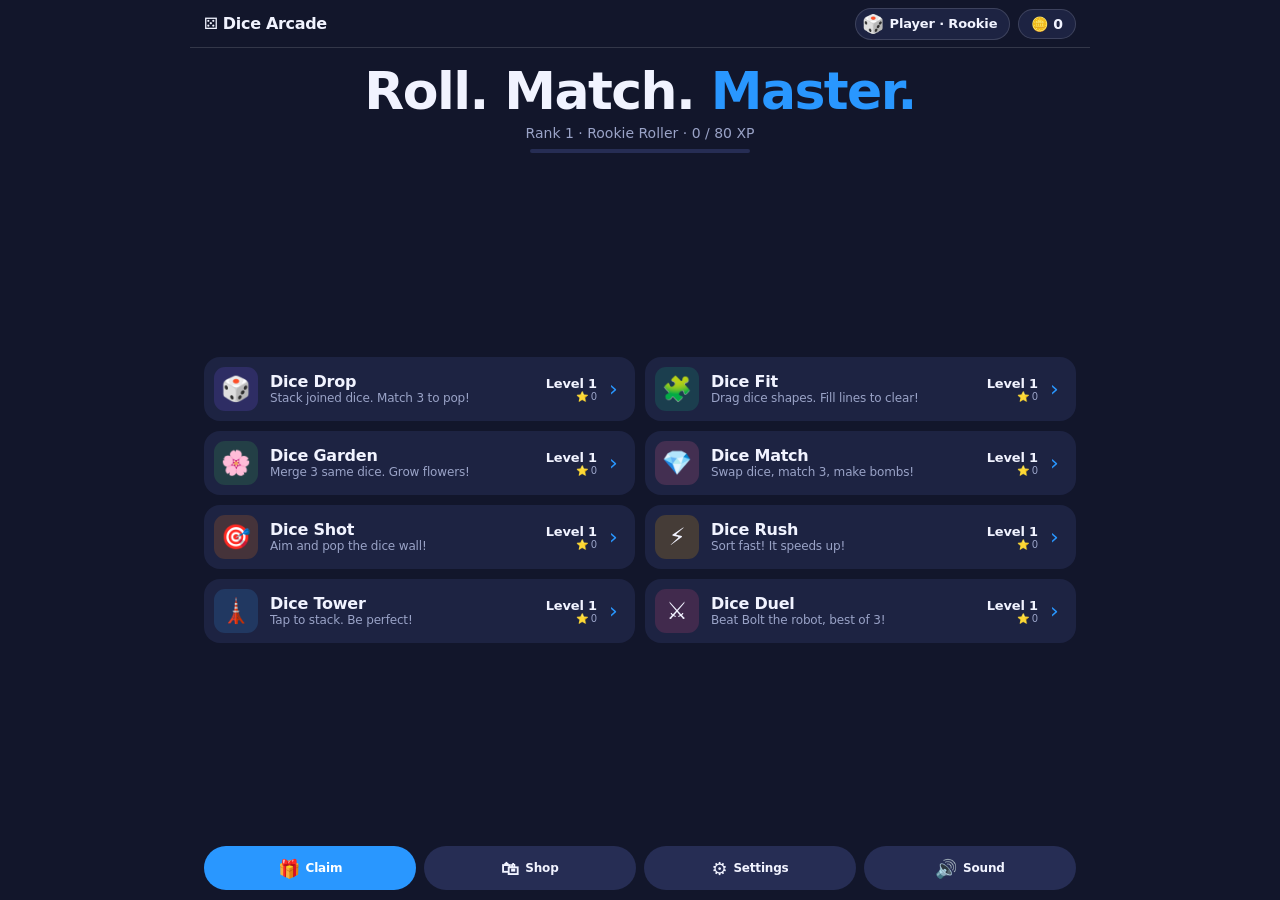
==== commit aab1f8c4: "Dark look is the default; Settings > Look: Dark, Light or Auto Co-Authored-By: Claude Sonnet 5.5 <no" ====
--- a/index.html
+++ b/index.html
@@ -10,7 +10,7 @@
 <link rel="manifest" href="manifest.webmanifest">
 <link rel="icon" href="icon.svg">
 <style>
-:root{--bg:#12162b;--card:#1d2342;--card2:#262d54;--text:#f1f3ff;--muted:#9aa3c7;--gold:#ffd43b;--good:#69db7c;--bad:#ff6b6b;--r:18px}
+:root{--blue:#2997ff;--line:rgba(255,255,255,.14);--bg:#12162b;--card:#1d2342;--card2:#262d54;--text:#f1f3ff;--muted:#9aa3c7;--gold:#ffd43b;--good:#69db7c;--bad:#ff6b6b;--r:18px}
 *{box-sizing:border-box;-webkit-tap-highlight-color:transparent}
 html,body{margin:0;height:100%;background:var(--bg);color:var(--text);font-family:system-ui,-apple-system,"Segoe UI",Roboto,sans-serif;overflow:hidden;overscroll-behavior:none;user-select:none;-webkit-user-select:none}
 #app{position:fixed;inset:0}
@@ -185,12 +185,13 @@
 .losep{font-size:13px;color:#ffb3c1;font-weight:700;margin:0 0 8px}
 
 /* ======== v2.1 Apple-website look for the pages around the games ======== */
-#home,#levels,#album,#settings{--bg:#f5f5f7;--card:#ffffff;--card2:#e8e8ed;--text:#1d1d1f;--muted:#6e6e73;--blue:#0071e3;--line:#d2d2d7;--gold:#b7791f;background:var(--bg);color:var(--text);font-family:-apple-system,BlinkMacSystemFont,"SF Pro Display","SF Pro Text","Helvetica Neue",Inter,system-ui,sans-serif;-webkit-font-smoothing:antialiased}
+body.lk-light #home,body.lk-light #levels,body.lk-light #album,body.lk-light #settings{--bg:#f5f5f7;--card:#ffffff;--card2:#e8e8ed;--text:#1d1d1f;--muted:#6e6e73;--blue:#0071e3;--line:#d2d2d7;--gold:#b7791f}
+#home,#levels,#album,#settings{background:var(--bg);color:var(--text);font-family:-apple-system,BlinkMacSystemFont,"SF Pro Display","SF Pro Text","Helvetica Neue",Inter,system-ui,sans-serif;-webkit-font-smoothing:antialiased}
 #home button,#levels button,#album button,#settings button{border-radius:980px;font-weight:600;letter-spacing:-.01em;box-shadow:none}
 #home button.pri,#levels button.pri,#album button.pri,#settings button.pri{background:var(--blue);color:#fff}
 #home button.pri.poor,#album button.pri.poor{background:var(--card2);color:var(--muted)}
 .chip{background:var(--card);padding:6px 12px;border-radius:980px;font-weight:600;white-space:nowrap;border:1px solid var(--line);font-size:14px}
-.bar,.rbar{background:#e8e8ed}
+.bar,.rbar{background:var(--card2)}
 .rbar i,.bar>i{background:var(--blue)}
 .hub{position:absolute;inset:0;display:flex;flex-direction:column;gap:10px;padding:0 max(14px,env(safe-area-inset-right)) max(10px,env(safe-area-inset-bottom)) max(14px,env(safe-area-inset-left));max-width:900px;margin:0 auto}
 .anav{display:flex;align-items:center;justify-content:space-between;min-height:48px;padding-top:env(safe-area-inset-top);border-bottom:1px solid var(--line);margin:0 -14px;padding-left:14px;padding-right:14px}
@@ -205,8 +206,8 @@
 .hero .rbar{width:min(220px,60%);height:4px;margin:0 auto;border-radius:4px;overflow:hidden}
 .cards{flex:1;min-height:0;display:grid;gap:6px;grid-template-columns:1fr;grid-auto-rows:minmax(0,60px);align-content:center}
 .gcard{display:grid!important;grid-template-columns:44px 1fr auto 12px;gap:12px;align-items:center;text-align:left;padding:8px 14px 8px 10px!important;height:100%;min-height:0!important;border-radius:16px!important;background:var(--card)!important;color:var(--text)!important;border:0!important;box-shadow:none!important;text-shadow:none!important;font-weight:400!important}
-.gcard:active{transform:scale(.985);background:#fafafa!important}
-.gcard .ic{width:44px;height:44px;border-radius:11px;display:flex;align-items:center;justify-content:center;font-size:24px;background:#eef1f8;background:color-mix(in srgb,var(--c) 16%,#fff)}
+.gcard:active{transform:scale(.985);filter:brightness(.96)}
+.gcard .ic{width:44px;height:44px;border-radius:11px;display:flex;align-items:center;justify-content:center;font-size:24px;background:var(--card2);background:color-mix(in srgb,var(--c) 18%,var(--card))}
 .gcard .tx{min-width:0;display:flex;flex-direction:column}
 .gcard .nm{font-size:16px;font-weight:600;letter-spacing:-.015em;line-height:1.2}
 .gcard .tx small{font-size:12px;color:var(--muted);white-space:nowrap;overflow:hidden;text-overflow:ellipsis;line-height:1.3}
@@ -225,17 +226,17 @@
 #levels .lv,#album .skin,#album .pu,#album .av,#album .tl,#album .stk,#settings .set{background:var(--card);border:1px solid var(--line);box-shadow:none}
 #levels .lv{border-radius:12px}
 #levels .lv.cur{outline:2px solid var(--blue);outline-offset:1px}
-#levels .tabs button{background:var(--card2)}#levels .tabs button.on{background:var(--text);color:#fff}
+#levels .tabs button{background:var(--card2)}#levels .tabs button.on{background:var(--text);color:var(--bg)}
 #levels .how,#levels .note,#album .note{color:var(--muted)}
 #levels .lvfoot{background:var(--bg)}
 #levels .chal{background:var(--card);border:1px solid var(--line)}
 #levels .pill,#album .pill{background:var(--card2);color:var(--text)}
-#settings .set input[type=text],#settings .set textarea{background:#fff;color:var(--text);border:1px solid var(--line)}
+#settings .set input[type=text],#settings .set textarea{background:var(--bg);color:var(--text);border:1px solid var(--line)}
 #settings .srow{border-top-color:var(--line)}
 #settings .seg button{background:var(--card2)}#settings .seg button.on{background:var(--blue);color:#fff}
 #settings .tg.on{background:#34c759;color:#fff}
 #album .skin.sel,#album .av.sel,#album .tl.sel{outline:2px solid var(--blue)}
-#album .stk.no{background:#ececf0}
+#album .stk.no{background:var(--card2)}
 .pus{display:grid;gap:8px}
 .pu{display:grid;grid-template-columns:40px 1fr auto;gap:12px;align-items:center;padding:10px 12px;border-radius:16px}
 .pu .pi{font-size:24px;text-align:center;font-weight:700}.pu .pt{display:flex;flex-direction:column}.pu .pt small{color:var(--muted);font-size:12px;font-weight:400}
@@ -2439,7 +2440,7 @@
   var RANKS = ['Rookie Roller', 'Dice Cadet', 'Pip Pilot', 'Lucky Roller', 'Dice Knight', 'Dice Wizard', 'Dice Master', 'Dice Legend'];
   var KEY = 'diceArcade.v1';
   var VERSION = '2.1', BUILD = '2026-10-25';
-  var DEF_SET = { vol: 0.8, vibe: true, motion: true, hints: true, text: 1, theme: 'night', big: false, lefty: false, name: '' };
+  var DEF_SET = { vol: 0.8, vibe: true, motion: true, hints: true, text: 1, theme: 'night', look: 'dark', big: false, lefty: false, name: '' };
   var $ = function (s) { return document.querySelector(s); };
   var save, run = null, G = null, curGame = null, paused = false, last = 0, raf = 0, overT = 0;
   var cv, ctx, dpr = 1, fx = [], parts = [], sayT = 0;
@@ -2958,9 +2959,11 @@
     var b = document.body, s = save.set;
     b.classList.remove('t-ocean', 't-candy', 't-forest');
     if (s.theme !== 'night') b.classList.add('t-' + s.theme);
+    var lk = s.look === 'auto' ? (window.matchMedia && matchMedia('(prefers-color-scheme: light)').matches ? 'light' : 'dark') : (s.look === 'light' ? 'light' : 'dark');
+    b.classList.toggle('lk-light', lk === 'light'); b.classList.toggle('lk-dark', lk === 'dark');
     b.classList.toggle('reduce', !s.motion); b.classList.toggle('lefty', !!s.lefty); b.classList.toggle('bigbtn', !!s.big);
     $('#app').style.zoom = s.text === 1 ? '' : s.text;
-    var m = document.querySelector('meta[name=theme-color]'); if (m) m.content = getComputedStyle(b).getPropertyValue('--bg') || '#12162b';
+    var m = document.querySelector('meta[name=theme-color]'); if (m) m.content = lk === 'light' ? '#f5f5f7' : (getComputedStyle(b).getPropertyValue('--bg') || '#12162b');
   }
   function seg(key, opts) {
     return '<div class="seg">' + opts.map(function (o) { return '<button data-set="' + key + '" data-val="' + o[0] + '" class="' + (String(save.set[key]) === String(o[0]) ? 'on' : '') + '">' + o[1] + '</button>'; }).join('') + '</div>';
@@ -2979,7 +2982,8 @@
       '<div class="srow"><div class="lbl">Big buttons<small>Larger control buttons for small hands</small></div>' + tog('big', s.big) + '</div>' +
       '<div class="srow"><div class="lbl">Left-handed layout<small>Mirrors the button order</small></div>' + tog('lefty', s.lefty) + '</div></div>';
     h += '<div class="set"><h3>🎨 Look</h3>' +
-      '<div class="srow"><div class="lbl">Theme</div>' + seg('theme', [['night', '🌙 Night'], ['ocean', '🌊 Ocean'], ['candy', '🍬 Candy'], ['forest', '🌲 Forest']]) + '</div>' +
+      '<div class="srow"><div class="lbl">Look<small>Dark is the default. Auto follows your phone.</small></div>' + seg('look', [['dark', '🌙 Dark'], ['light', '☀️ Light'], ['auto', 'Auto']]) + '</div>' +
+      '<div class="srow"><div class="lbl">Colours (dark look)</div>' + seg('theme', [['night', '🌙 Night'], ['ocean', '🌊 Ocean'], ['candy', '🍬 Candy'], ['forest', '🌲 Forest']]) + '</div>' +
       '<div class="srow"><div class="lbl">Text and menu size</div>' + seg('text', [[0.9, 'S'], [1, 'M'], [1.15, 'L'], [1.3, 'XL']]) + '</div>' +
       '<div class="note">Dice skins are in 🎨 Stickers &amp; Shop.</div></div>';
     h += '<div class="set"><h3>💾 Save data</h3><div class="note">Everything is stored only on this device. Back it up before clearing browser data or changing phone.</div>' +
